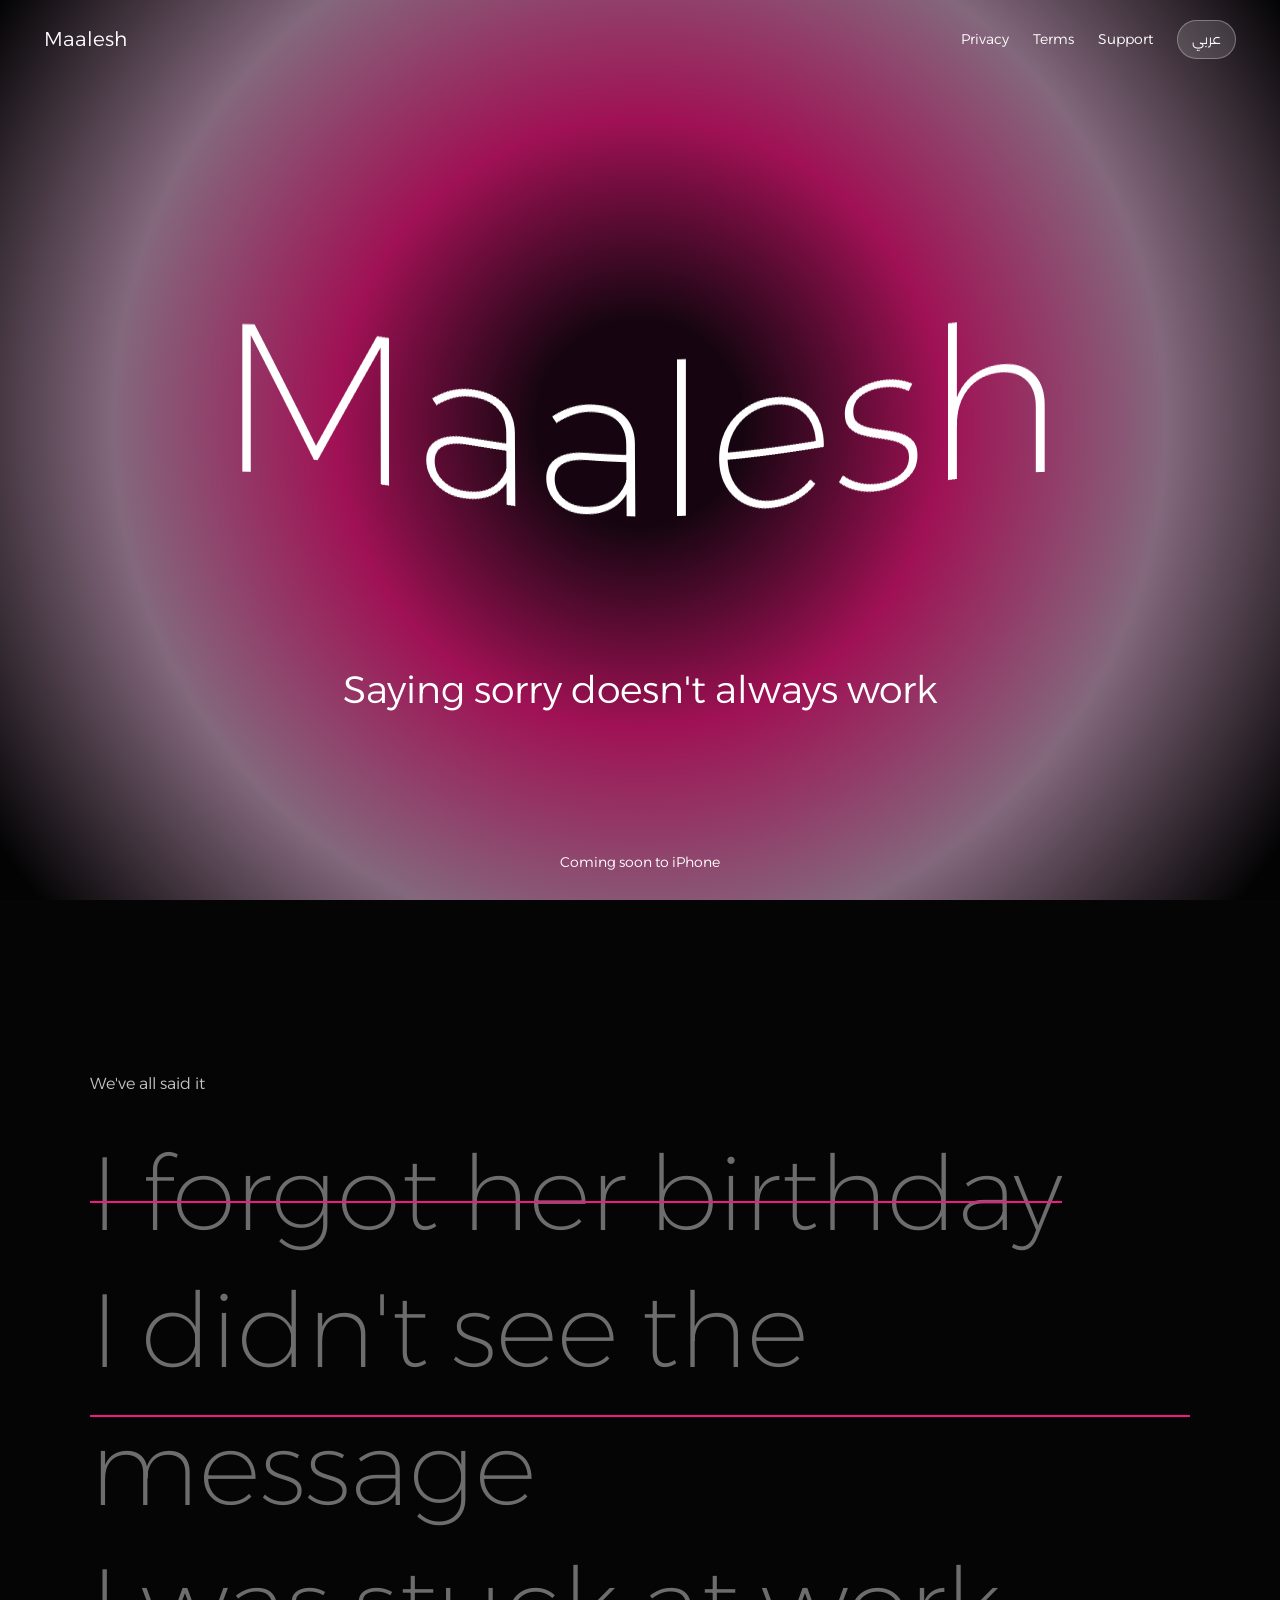
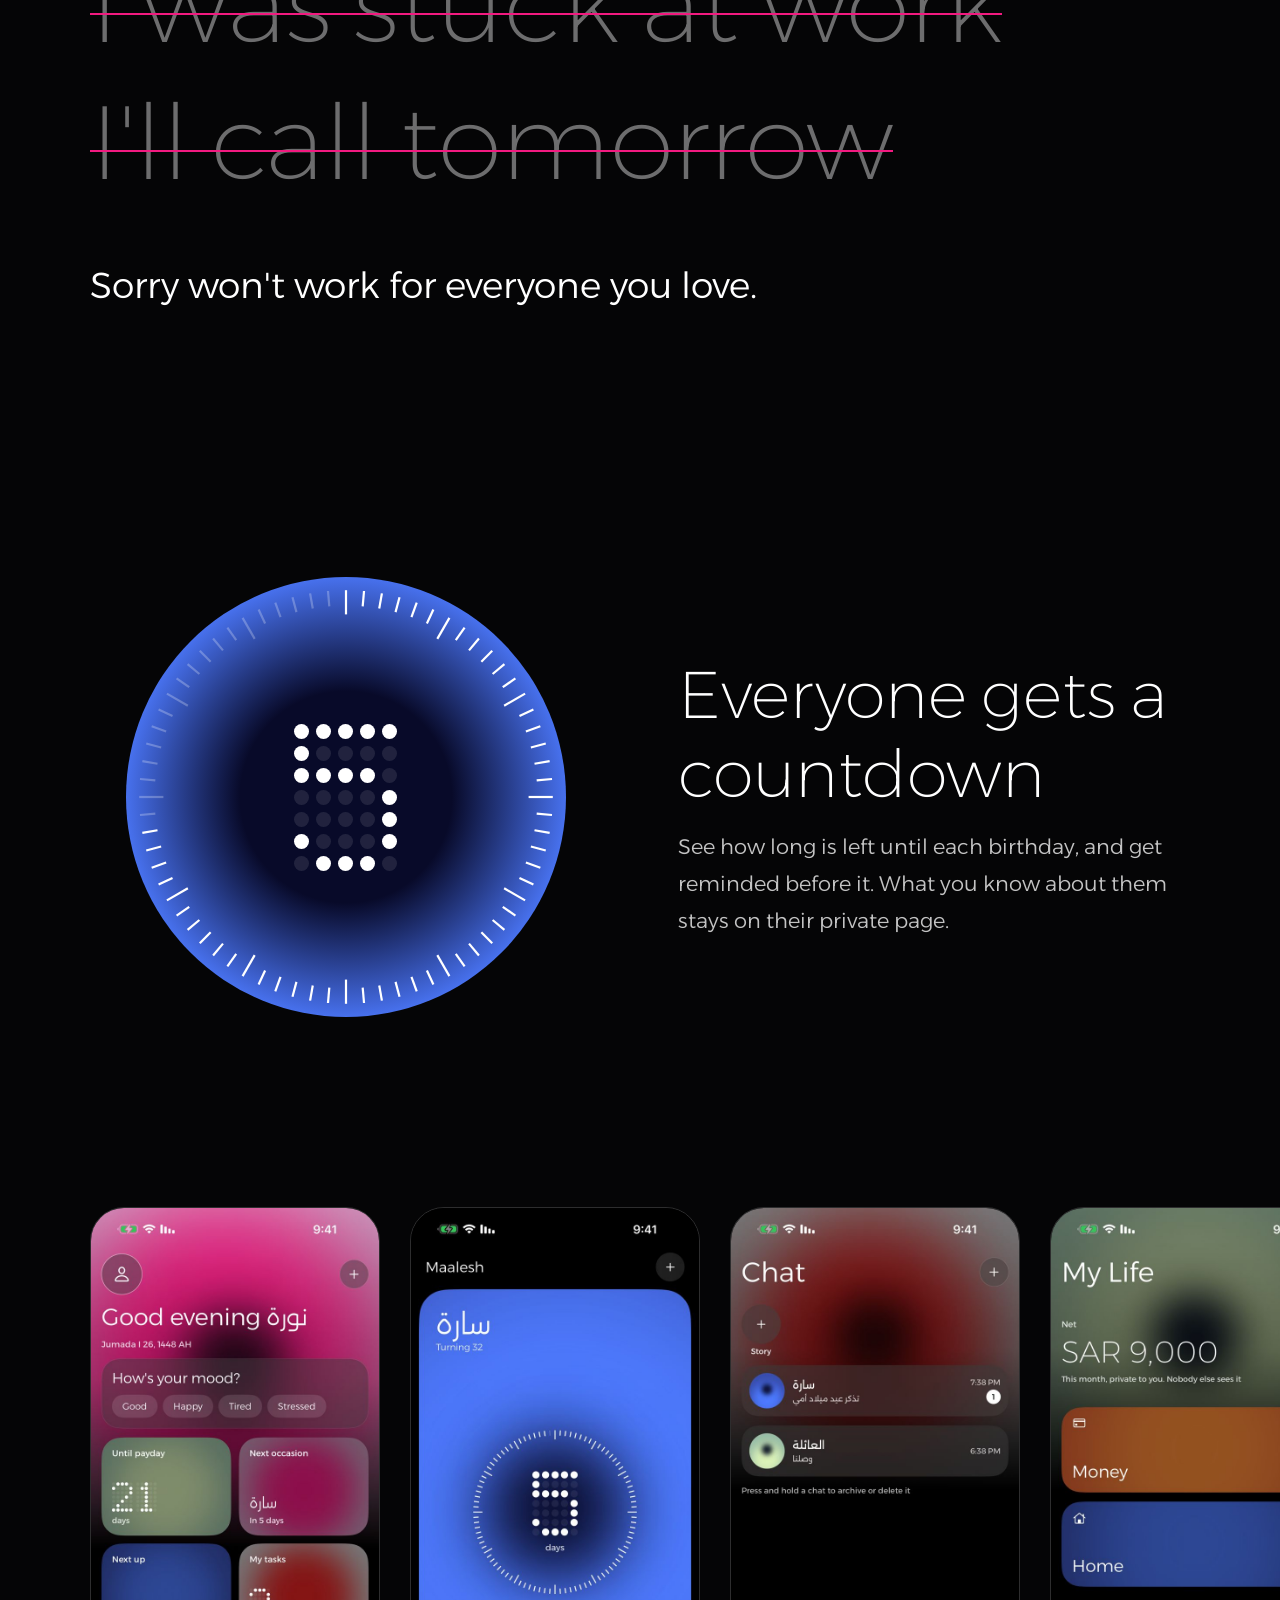
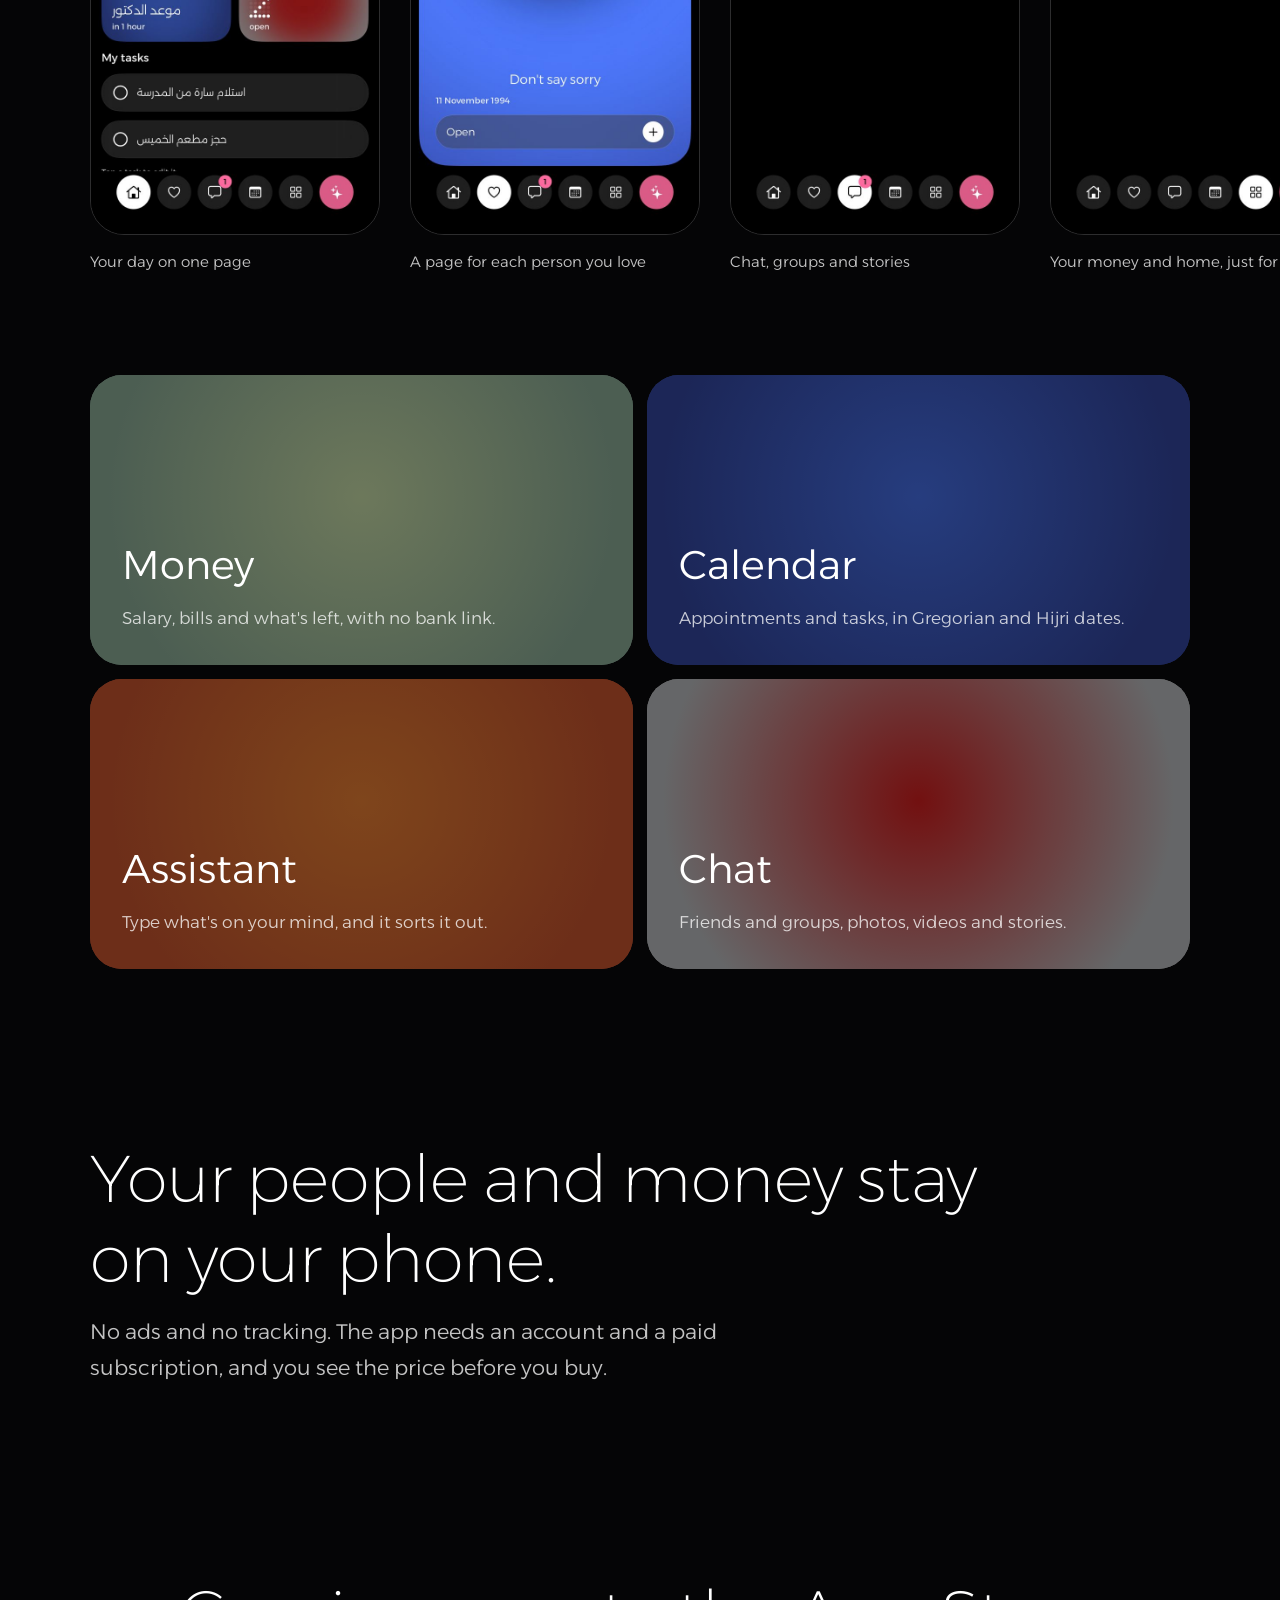
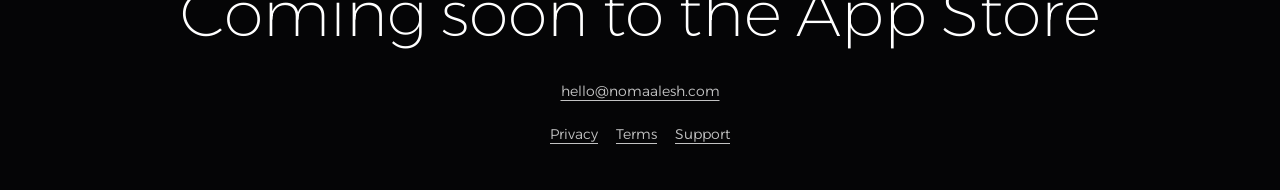
==== index.html @ 0937dddf "Update Maalesh website" ====
<!doctype html>
<html lang="ar" dir="rtl">
<head>
<meta charset="utf-8"><meta name="viewport" content="width=device-width,initial-scale=1">
<title>معليش - Maalesh</title>
<meta name="description" content="معليش مو كل مره تفيد. أعياد ميلاد اللي تحبهم وتفاصيلهم ومواعيدك في مكان واحد خاص فيك. قريبًا على iPhone.">
<meta property="og:title" content="معليش - Maalesh"><meta property="og:description" content="معليش مو كل مره تفيد."><meta property="og:image" content="https://nomaalesh.com/icon.png">
<link rel="icon" href="/icon.png">
<link rel="stylesheet" href="/style.css">
</head>
<body class="home">
<header class="bar">
  <a class="mark" href="/"><span class="ar">معليش</span><span class="en">Maalesh</span></a>
  <nav>
    <a href="/privacy/"><span class="ar">الخصوصية</span><span class="en">Privacy</span></a>
    <a href="/terms/"><span class="ar">الشروط</span><span class="en">Terms</span></a>
    <a href="/support/"><span class="ar">الدعم</span><span class="en">Support</span></a>
    <button id="lang" type="button"><span class="ar">EN</span><span class="en">عربي</span></button>
  </nav>
</header>

<main>
<section class="hero" aria-label="معليش">
  <div class="aura a-rose" aria-hidden="true"></div>
  <h1 class="sr"><span class="ar">معليش</span><span class="en">Maalesh</span></h1>
  <canvas id="word" aria-hidden="true"></canvas>
  <p class="line"><span class="ar">مو كل مره تفيد</span><span class="en">Saying sorry doesn't always work</span></p>
  <p class="soon"><span class="ar">قريبًا على iPhone</span><span class="en">Coming soon to iPhone</span></p>
</section>

<section class="excuses">
  <p class="kicker"><span class="ar">كلنا قلناها</span><span class="en">We've all said it</span></p>
  <ul>
    <li><span class="ar">نسيت عيد ميلادها</span><span class="en">I forgot her birthday</span></li>
    <li><span class="ar">ما شفت الرسالة</span><span class="en">I didn't see the message</span></li>
    <li><span class="ar">كان عندي شغل</span><span class="en">I was stuck at work</span></li>
    <li><span class="ar">بكرة أكلمه</span><span class="en">I'll call tomorrow</span></li>
  </ul>
  <p class="answer"><span class="ar">معليش ما تنفع مع كل اللي تحبهم.</span><span class="en">Sorry won't work for everyone you love.</span></p>
</section>

<section class="count">
  <div class="dial">
    <svg id="ring" viewBox="0 0 200 200" aria-hidden="true"></svg>
    <div id="digits" aria-hidden="true"></div>
  </div>
  <div class="copy">
    <h2><span class="ar">كل شخص له عدّه</span><span class="en">Everyone gets a countdown</span></h2>
    <p><span class="ar">تشوف كم باقي على عيد ميلاد كل شخص، ويذكرك التطبيق قبلها. اللي تعرفه عنه يبقى في صفحته الخاصة.</span><span class="en">See how long is left until each birthday, and get reminded before it. What you know about them stays on their private page.</span></p>
  </div>
</section>

<section class="screens" aria-label="Screens">
  <figure><img class="ar" src="/shots/ar-home.jpg" alt="الصفحة الرئيسية في معليش" loading="lazy" width="660" height="1434"><img class="en" src="/shots/en-home.jpg" alt="Maalesh home page" loading="lazy" width="660" height="1434"><figcaption><span class="ar">يومك في صفحة وحدة</span><span class="en">Your day on one page</span></figcaption></figure>
  <figure><img class="ar" src="/shots/ar-person.jpg" alt="صفحة شخص" loading="lazy" width="660" height="1434"><img class="en" src="/shots/en-person.jpg" alt="A person's page" loading="lazy" width="660" height="1434"><figcaption><span class="ar">صفحة لكل شخص تحبه</span><span class="en">A page for each person you love</span></figcaption></figure>
  <figure><img class="ar" src="/shots/ar-chat.jpg" alt="الشات" loading="lazy" width="660" height="1434"><img class="en" src="/shots/en-chat.jpg" alt="Chat" loading="lazy" width="660" height="1434"><figcaption><span class="ar">شات وقروبات وستوري</span><span class="en">Chat, groups and stories</span></figcaption></figure>
  <figure><img class="ar" src="/shots/ar-life.jpg" alt="حياتي" loading="lazy" width="660" height="1434"><img class="en" src="/shots/en-life.jpg" alt="My Life" loading="lazy" width="660" height="1434"><figcaption><span class="ar">مالك ومنزلك، لك وحدك</span><span class="en">Your money and home, just for you</span></figcaption></figure>
</section>

<section class="tiles">
  <article class="tile a-green"><h3><span class="ar">المال</span><span class="en">Money</span></h3><p><span class="ar">راتبك والتزاماتك والصافي، بدون ربط بنك.</span><span class="en">Salary, bills and what's left, with no bank link.</span></p></article>
  <article class="tile a-blue"><h3><span class="ar">المواعيد</span><span class="en">Calendar</span></h3><p><span class="ar">مواعيدك ومهامك قدامك، بالميلادي والهجري.</span><span class="en">Appointments and tasks, in Gregorian and Hijri dates.</span></p></article>
  <article class="tile a-orange"><h3><span class="ar">المساعد</span><span class="en">Assistant</span></h3><p><span class="ar">اكتب اللي في بالك، ويرتبه لك.</span><span class="en">Type what's on your mind, and it sorts it out.</span></p></article>
  <article class="tile a-red"><h3><span class="ar">الشات</span><span class="en">Chat</span></h3><p><span class="ar">أصدقاء وقروبات، صور وفيديو وستوري.</span><span class="en">Friends and groups, photos, videos and stories.</span></p></article>
</section>

<section class="private">
  <h2><span class="ar">أشخاصك ومالك يبقون على جوالك.</span><span class="en">Your people and money stay on your phone.</span></h2>
  <p><span class="ar">بدون إعلانات وبدون تتبع. التطبيق يحتاج حساب واشتراك مدفوع، وتشوف السعر قبل الشراء.</span><span class="en">No ads and no tracking. The app needs an account and a paid subscription, and you see the price before you buy.</span></p>
</section>
</main>

<footer class="end">
  <p class="big"><span class="ar">قريبًا على App Store</span><span class="en">Coming soon to the App Store</span></p>
  <a href="mailto:hello@nomaalesh.com">hello@nomaalesh.com</a>
  <nav>
    <a href="/privacy/"><span class="ar">الخصوصية</span><span class="en">Privacy</span></a>
    <a href="/terms/"><span class="ar">الشروط</span><span class="en">Terms</span></a>
    <a href="/support/"><span class="ar">الدعم</span><span class="en">Support</span></a>
  </nav>
</footer>
<script src="/site.js" defer></script>
</body>
</html>
---- style.css ----
@font-face{font-family:Alexandria;font-weight:200;font-display:swap;src:url(/fonts/Alexandria_200ExtraLight.ttf)}
@font-face{font-family:Alexandria;font-weight:300;font-display:swap;src:url(/fonts/Alexandria_300Light.ttf)}
@font-face{font-family:Alexandria;font-weight:400;font-display:swap;src:url(/fonts/Alexandria_400Regular.ttf)}
:root{--bg:#050506;--ink:#fff;--soft:rgba(255,255,255,.76);--line:rgba(255,255,255,.16)}
*{box-sizing:border-box}
html{background:var(--bg);-webkit-text-size-adjust:100%}
body{margin:0;color:var(--ink);font-family:Alexandria,system-ui,sans-serif;font-weight:300;line-height:1.75;background:var(--bg);overflow-x:hidden}
a{color:inherit;text-underline-offset:4px}
a:focus-visible,button:focus-visible{outline:2px solid #fff;outline-offset:3px}
html[lang=ar] .en:not(div),html[lang=en] .ar{display:none}
.sr{position:absolute;width:1px;height:1px;overflow:hidden;clip-path:inset(50%)}

.aura,.tile{--core:#210819;--bloom:#f21a80;--ground:#c79ebd}
.a-rose{--core:#210819;--bloom:#f21a80;--ground:#c79ebd}
.a-orange{--core:#4d0d08;--bloom:#ff8c38;--ground:#db5c33}
.a-green{--core:#0a1224;--bloom:#dbf2b8;--ground:#99bda6}
.a-red{--core:#330808;--bloom:#e62121;--ground:#ccced1}
.a-blue{--core:#080a29;--bloom:#4d7aff;--ground:#384db0}

.bar{position:absolute;inset:0 0 auto;z-index:3;display:flex;justify-content:space-between;align-items:center;gap:16px;padding:20px clamp(16px,4vw,44px);font-size:14px}
.mark{font-size:20px;text-decoration:none}
.bar nav{display:flex;align-items:center;gap:clamp(12px,2.4vw,24px)}
.bar nav a{text-decoration:none}
.bar nav a:hover{text-decoration:underline}
#lang{font:inherit;color:#fff;background:rgba(255,255,255,.14);border:1px solid rgba(255,255,255,.3);border-radius:99px;padding:6px 14px;min-height:36px;cursor:pointer}

.hero{position:relative;min-height:100svh;display:flex;flex-direction:column;align-items:center;justify-content:center;text-align:center;overflow:hidden;padding:90px 16px 60px}
.hero .aura{position:absolute;inset:0;background:radial-gradient(circle at 50% 47%,var(--core) 0,var(--core) 13%,var(--bloom) 38%,var(--ground) 66%,#050506 96%);animation:breathe 9s ease-in-out infinite alternate}
.hero .aura::after{content:"";position:absolute;inset:0;background:rgba(0,0,0,.34)}
@keyframes breathe{to{transform:scale(1.1)}}
#word{position:relative;display:block;max-width:100%}
.line{position:relative;margin:0;font-weight:300;font-size:clamp(22px,4.4vw,38px)}
.soon{position:absolute;bottom:26px;margin:0;font-size:14px;color:#fff}

.excuses{padding:clamp(90px,16vw,170px) clamp(16px,7vw,110px)}
.kicker{margin:0 0 26px;color:var(--soft);font-size:16px}
.excuses ul{list-style:none;margin:0;padding:0}
.excuses li{width:fit-content;max-width:100%;position:relative;font-weight:200;font-size:clamp(38px,8.6vw,104px);line-height:1.32;color:#fff;transition:color .7s}
.excuses li::after{content:"";position:absolute;inset-inline-start:0;top:56%;height:2px;width:0;background:#f21a80;transition:width .7s ease-out;transition-delay:inherit}
.excuses li.on{color:rgba(255,255,255,.42)}
.excuses li.on::after{width:100%}
.answer{margin:44px 0 0;font-size:clamp(22px,3.6vw,36px);font-weight:300}

.count{display:grid;grid-template-columns:minmax(0,1fr) minmax(0,1fr);gap:clamp(30px,6vw,90px);align-items:center;padding:clamp(40px,8vw,90px) clamp(16px,7vw,110px)}
.dial{position:relative;aspect-ratio:1;max-width:440px;width:100%;margin:auto;display:grid;place-items:center;border-radius:50%;background:radial-gradient(circle,#080a29 0,#080a29 34%,#4d7aff 74%,#384db0 100%)}
#ring{position:absolute;inset:0}
#digits{display:grid;gap:7px;direction:ltr}
#digits div{display:flex;gap:7px}
#digits i{width:clamp(9px,1.7vw,15px);aspect-ratio:1;border-radius:50%;background:rgba(255,255,255,.1)}
#digits i.on{background:#fff}
h2{font-weight:200;font-size:clamp(34px,5.6vw,66px);line-height:1.2;margin:0 0 16px}
.copy p,.private p{font-size:clamp(17px,2vw,21px);color:var(--soft);margin:0;max-width:30em}

.screens{display:flex;gap:clamp(14px,2.4vw,30px);overflow-x:auto;scroll-snap-type:x mandatory;padding:clamp(50px,8vw,100px) clamp(16px,7vw,110px);scrollbar-width:none}
.screens::-webkit-scrollbar{display:none}
.screens figure{flex:0 0 min(70vw,290px);margin:0;scroll-snap-align:center}
.screens img{display:block;width:100%;height:auto;border-radius:34px;border:1px solid var(--line)}
.screens figcaption{margin-top:14px;font-size:15px;color:var(--soft)}

.tiles{display:grid;grid-template-columns:repeat(2,minmax(0,1fr));gap:14px;padding:0 clamp(16px,7vw,110px)}
.tile{position:relative;overflow:hidden;min-height:clamp(190px,24vw,290px);border-radius:32px;padding:clamp(20px,3vw,32px);display:flex;flex-direction:column;justify-content:flex-end;background:radial-gradient(circle at 50% 42%,var(--bloom),var(--ground) 80%)}
.tile::before{content:"";position:absolute;inset:0;background:rgba(0,0,0,.5)}
.tile>*{position:relative}
.tile h3{margin:0;font-weight:300;font-size:clamp(26px,3.4vw,40px)}
.tile p{margin:4px 0 0;font-size:clamp(14px,1.6vw,17px)}

.private{padding:clamp(100px,16vw,170px) clamp(16px,7vw,110px) 40px;max-width:1100px}
.end{padding:clamp(70px,12vw,130px) 16px 44px;text-align:center;color:var(--soft);font-size:14px}
.end nav{display:flex;justify-content:center;gap:18px;margin-top:18px}
.end .big{margin:0 0 10px;font-weight:200;font-size:clamp(30px,6vw,64px);color:#fff}

@media (max-width:720px){.count{grid-template-columns:minmax(0,1fr)}.bar nav a{display:none}}
@media (max-width:480px){.tiles{grid-template-columns:minmax(0,1fr)}}
@media (prefers-reduced-motion:reduce){.hero .aura{animation:none}.excuses li,.excuses li::after{transition:none}}

/* Reading pages */
.wrap{max-width:760px;margin:0 auto;padding:0 20px;position:relative}
body:not(.home)::before{content:"";position:absolute;inset:0 0 auto;height:330px;pointer-events:none;background:radial-gradient(70% 100% at 50% 0,#f21a80 0,#7a1447 42%,transparent 76%);opacity:.62}
header.top{position:relative;display:flex;justify-content:space-between;align-items:center;gap:14px;padding:22px 0;font-size:15px}
header.top>a{font-size:20px}
header.top nav{display:flex;gap:18px}
header.top nav a{text-decoration:none}
.en{direction:ltr;text-align:left}
article{position:relative}
article h1{font-weight:200;line-height:1.15;font-size:clamp(38px,9vw,60px);margin:44px 0 8px}
article h2{font-weight:400;font-size:20px;line-height:1.5;margin:34px 0 6px}
article p,article li{color:var(--soft)}
article ul{padding-inline-start:20px}
.meta{font-size:14px;color:var(--soft)}
hr{border:0;border-top:1px solid var(--line);margin:56px 0}
footer:not(.end){border-top:1px solid var(--line);margin-top:70px;padding:26px 0 44px;font-size:14px;color:var(--soft)}
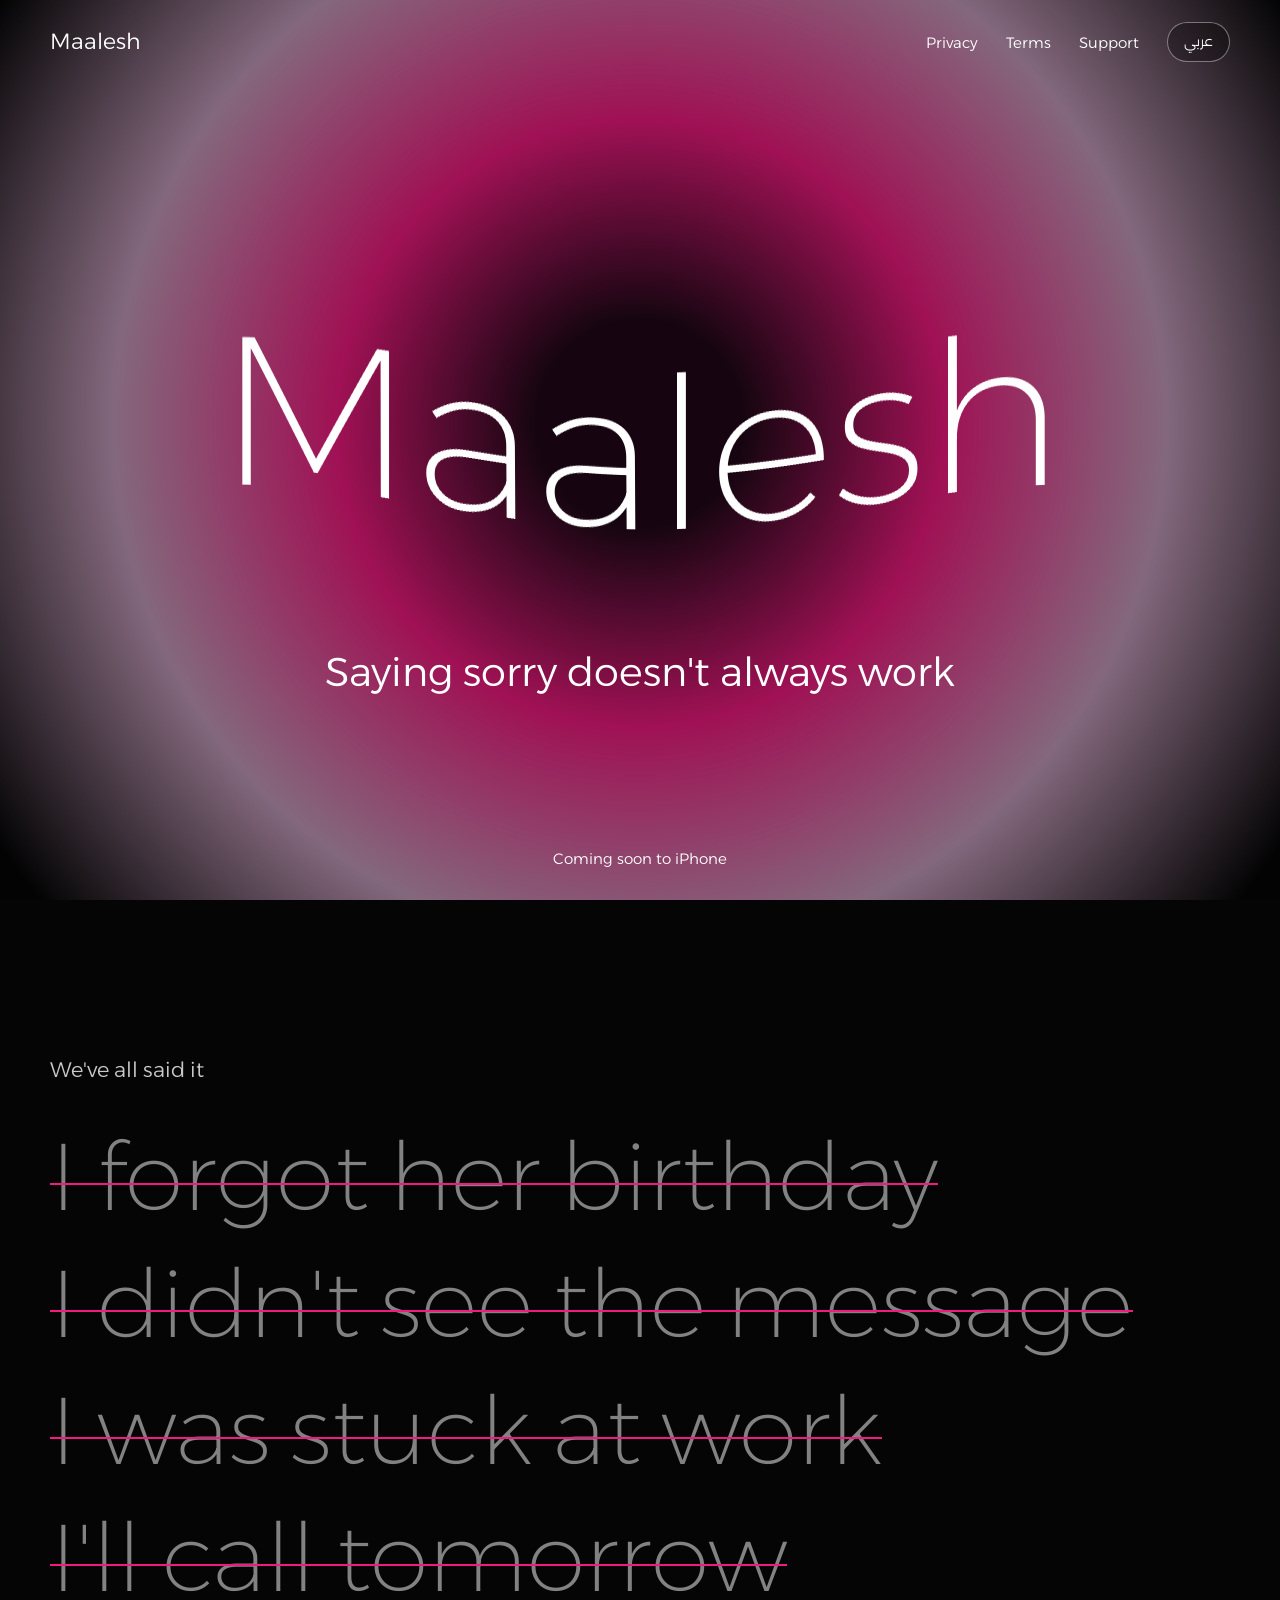
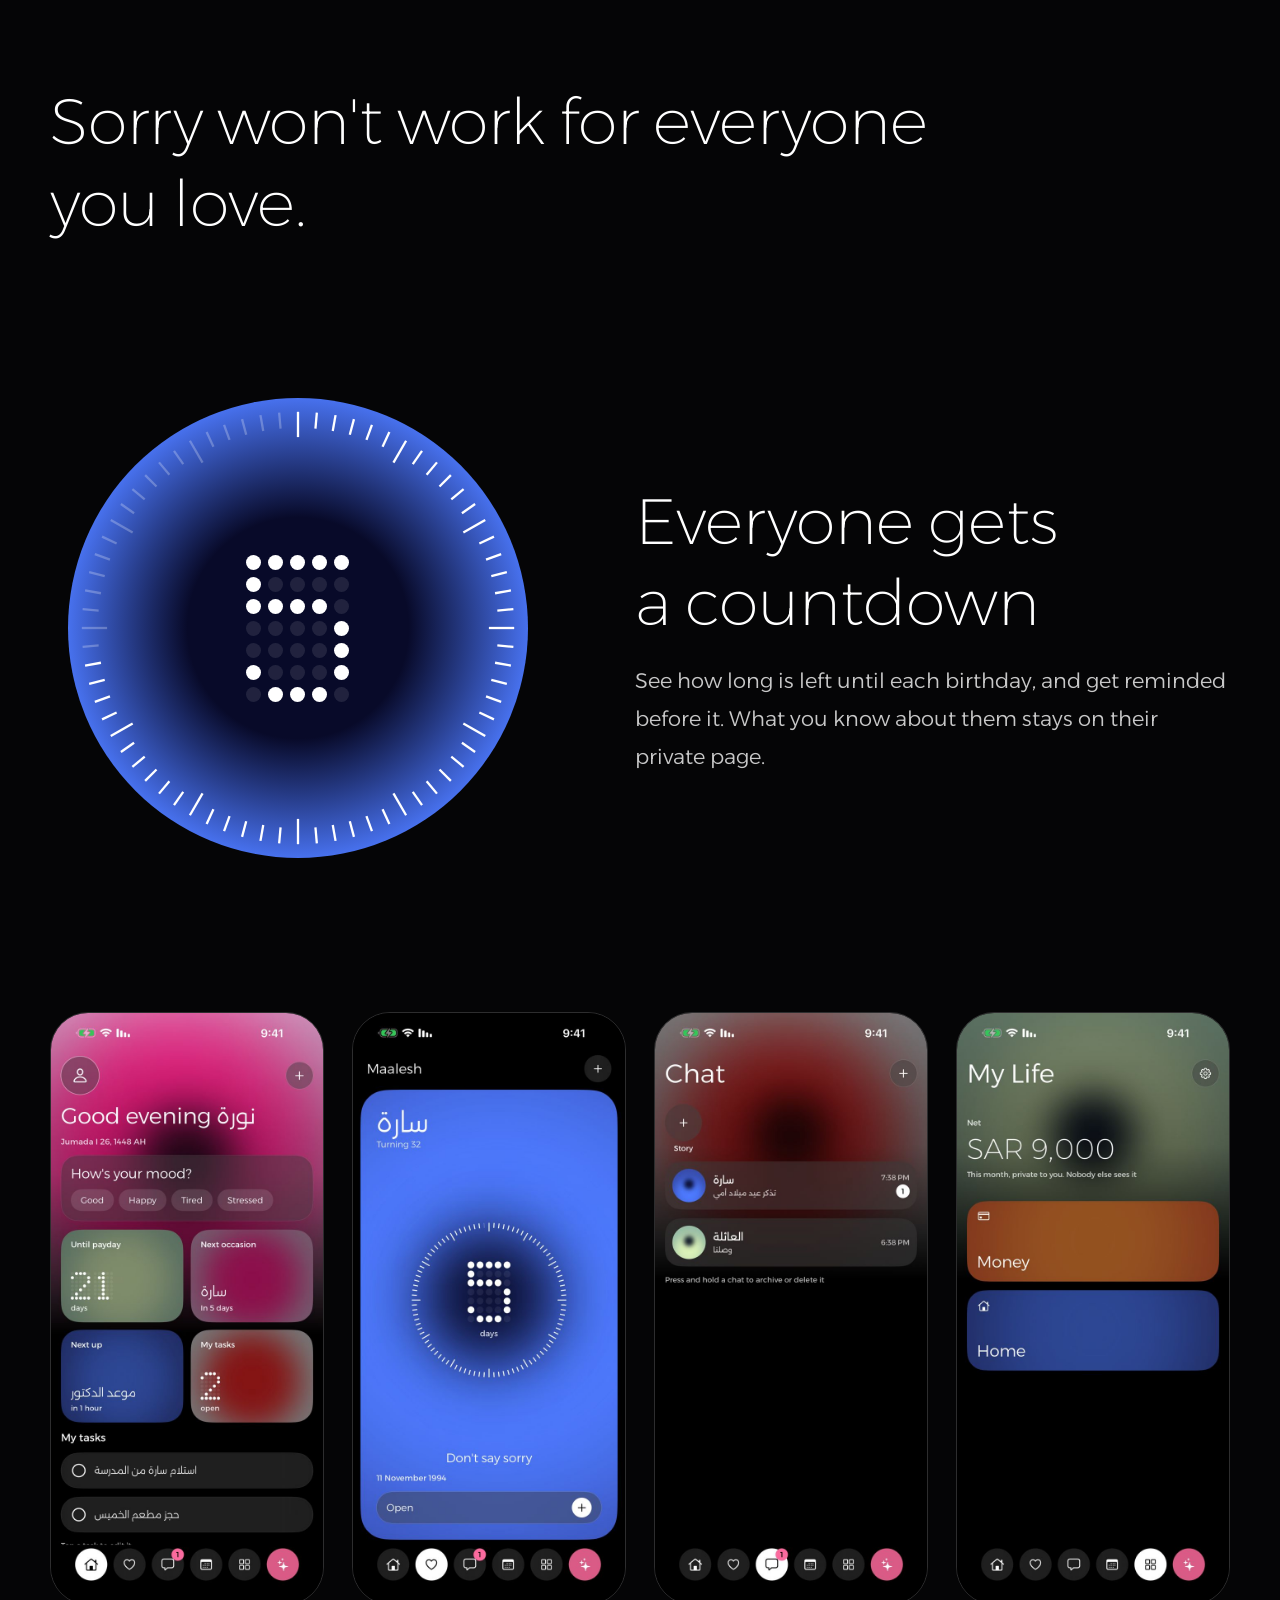
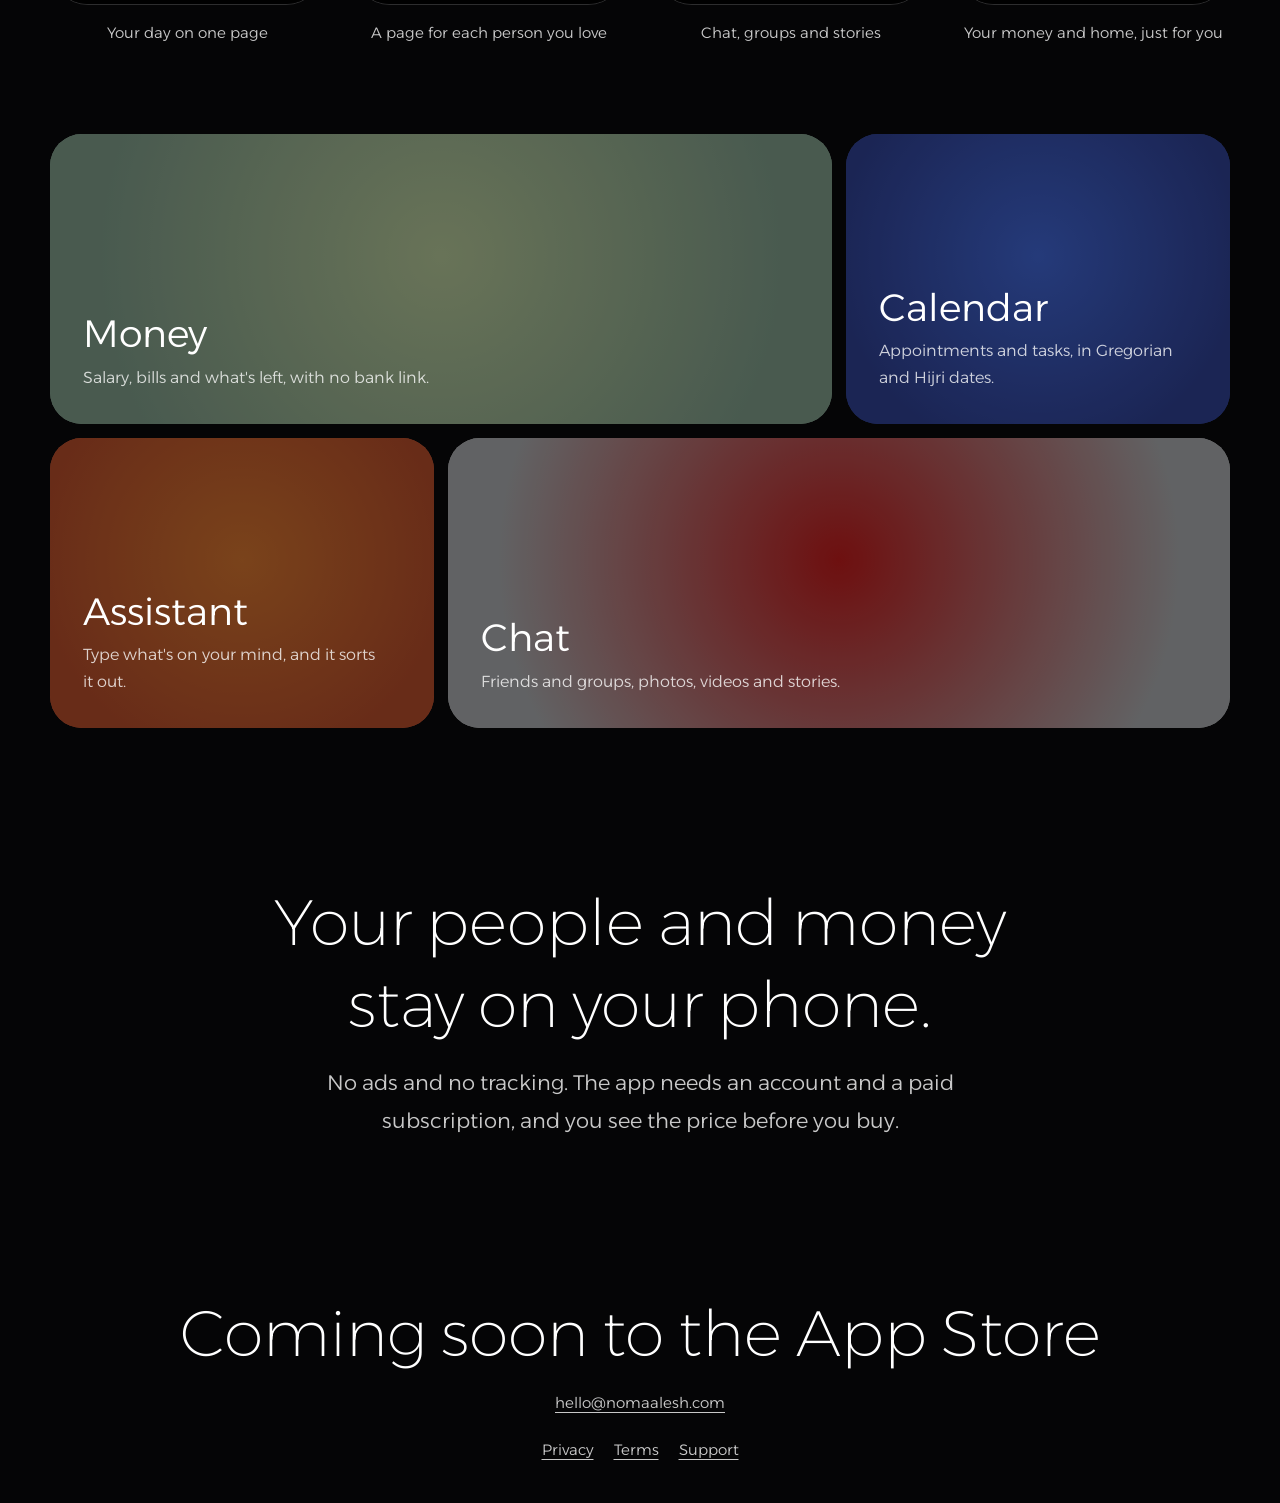
==== commit 512e50d6: "Update Maalesh website" ====
--- a/index.html
+++ b/index.html
@@ -29,7 +29,7 @@
 </section>
 
 <section class="excuses">
-  <p class="kicker"><span class="ar">كلنا قلناها</span><span class="en">We've all said it</span></p>
+  <h2><span class="ar">كلنا قلناها</span><span class="en">We've all said it</span></h2>
   <ul>
     <li><span class="ar">نسيت عيد ميلادها</span><span class="en">I forgot her birthday</span></li>
     <li><span class="ar">ما شفت الرسالة</span><span class="en">I didn't see the message</span></li>
--- a/style.css
+++ b/style.css
@@ -1,10 +1,13 @@
 @font-face{font-family:Alexandria;font-weight:200;font-display:swap;src:url(/fonts/Alexandria_200ExtraLight.ttf)}
 @font-face{font-family:Alexandria;font-weight:300;font-display:swap;src:url(/fonts/Alexandria_300Light.ttf)}
 @font-face{font-family:Alexandria;font-weight:400;font-display:swap;src:url(/fonts/Alexandria_400Regular.ttf)}
-:root{--bg:#050506;--ink:#fff;--soft:rgba(255,255,255,.76);--line:rgba(255,255,255,.16)}
+:root{--bg:#050506;--ink:#fff;--soft:rgba(255,255,255,.78);--line:rgba(255,255,255,.16);--gutter:max(20px,calc((100vw - 1180px)/2));--gap:clamp(96px,12vw,168px);--t-title:clamp(36px,5vw,64px);--t-lead:clamp(18px,1.7vw,21px);--t-small:15px}
+::selection{background:#f21a80;color:#fff}
 *{box-sizing:border-box}
 html{background:var(--bg);-webkit-text-size-adjust:100%}
-body{margin:0;color:var(--ink);font-family:Alexandria,system-ui,sans-serif;font-weight:300;line-height:1.75;background:var(--bg);overflow-x:hidden}
+body{margin:0;color:var(--ink);font-family:Alexandria,system-ui,sans-serif;font-weight:300;line-height:1.8;background:var(--bg);overflow-x:hidden;-webkit-font-smoothing:antialiased}
+h1,h2,h3{text-wrap:balance}
+p{text-wrap:pretty}
 a{color:inherit;text-underline-offset:4px}
 a:focus-visible,button:focus-visible{outline:2px solid #fff;outline-offset:3px}
 html[lang=ar] .en:not(div),html[lang=en] .ar{display:none}
@@ -17,64 +20,67 @@
 .a-red{--core:#330808;--bloom:#e62121;--ground:#ccced1}
 .a-blue{--core:#080a29;--bloom:#4d7aff;--ground:#384db0}
 
-.bar{position:absolute;inset:0 0 auto;z-index:3;display:flex;justify-content:space-between;align-items:center;gap:16px;padding:20px clamp(16px,4vw,44px);font-size:14px}
-.mark{font-size:20px;text-decoration:none}
-.bar nav{display:flex;align-items:center;gap:clamp(12px,2.4vw,24px)}
+.bar{position:absolute;inset:0 0 auto;z-index:3;display:flex;justify-content:space-between;align-items:center;gap:16px;padding:22px var(--gutter);font-size:var(--t-small)}
+.mark{font-size:22px;font-weight:300;text-decoration:none}
+.bar nav{display:flex;align-items:center;gap:clamp(16px,2.2vw,28px)}
 .bar nav a{text-decoration:none}
 .bar nav a:hover{text-decoration:underline}
-#lang{font:inherit;color:#fff;background:rgba(255,255,255,.14);border:1px solid rgba(255,255,255,.3);border-radius:99px;padding:6px 14px;min-height:36px;cursor:pointer}
+#lang{font:inherit;font-size:14px;color:#fff;background:rgba(0,0,0,.28);border:1px solid rgba(255,255,255,.4);border-radius:99px;padding:0 16px;min-height:40px;min-width:56px;cursor:pointer}
+#lang:hover{background:rgba(0,0,0,.5)}
 
-.hero{position:relative;min-height:100svh;display:flex;flex-direction:column;align-items:center;justify-content:center;text-align:center;overflow:hidden;padding:90px 16px 60px}
+.hero{position:relative;min-height:100svh;display:flex;flex-direction:column;align-items:center;justify-content:center;text-align:center;overflow:hidden;padding:96px 16px 76px}
 .hero .aura{position:absolute;inset:0;background:radial-gradient(circle at 50% 47%,var(--core) 0,var(--core) 13%,var(--bloom) 38%,var(--ground) 66%,#050506 96%);animation:breathe 9s ease-in-out infinite alternate}
 .hero .aura::after{content:"";position:absolute;inset:0;background:rgba(0,0,0,.34)}
 @keyframes breathe{to{transform:scale(1.1)}}
 #word{position:relative;display:block;max-width:100%}
-.line{position:relative;margin:0;font-weight:300;font-size:clamp(22px,4.4vw,38px)}
-.soon{position:absolute;bottom:26px;margin:0;font-size:14px;color:#fff}
+.line{position:relative;margin:clamp(-34px,-2vw,-8px) 0 0;font-weight:300;line-height:1.4;font-size:clamp(24px,3.4vw,40px)}
+.soon{position:absolute;bottom:28px;margin:0;font-size:var(--t-small)}
 
-.excuses{padding:clamp(90px,16vw,170px) clamp(16px,7vw,110px)}
-.kicker{margin:0 0 26px;color:var(--soft);font-size:16px}
+.excuses{padding:var(--gap) var(--gutter)}
+.excuses h2{font-size:var(--t-lead);font-weight:300;color:var(--soft);margin:0 0 28px;line-height:1.5}
 .excuses ul{list-style:none;margin:0;padding:0}
-.excuses li{width:fit-content;max-width:100%;position:relative;font-weight:200;font-size:clamp(38px,8.6vw,104px);line-height:1.32;color:#fff;transition:color .7s}
-.excuses li::after{content:"";position:absolute;inset-inline-start:0;top:56%;height:2px;width:0;background:#f21a80;transition:width .7s ease-out;transition-delay:inherit}
-.excuses li.on{color:rgba(255,255,255,.42)}
+.excuses li{width:fit-content;max-width:100%;position:relative;font-weight:200;font-size:clamp(40px,7.4vw,96px);line-height:1.34;color:#fff;transition:color .7s cubic-bezier(.16,1,.3,1)}
+.excuses li::after{content:"";position:absolute;inset-inline-start:0;top:55%;height:2px;width:0;background:#f21a80;transition:width .7s cubic-bezier(.16,1,.3,1);transition-delay:inherit}
+.excuses li.on{color:rgba(255,255,255,.5)}
 .excuses li.on::after{width:100%}
-.answer{margin:44px 0 0;font-size:clamp(22px,3.6vw,36px);font-weight:300}
+.answer{margin:clamp(36px,5vw,60px) 0 0;font-size:var(--t-title);font-weight:200;line-height:1.28;max-width:16em}
 
-.count{display:grid;grid-template-columns:minmax(0,1fr) minmax(0,1fr);gap:clamp(30px,6vw,90px);align-items:center;padding:clamp(40px,8vw,90px) clamp(16px,7vw,110px)}
-.dial{position:relative;aspect-ratio:1;max-width:440px;width:100%;margin:auto;display:grid;place-items:center;border-radius:50%;background:radial-gradient(circle,#080a29 0,#080a29 34%,#4d7aff 74%,#384db0 100%)}
+.count{display:grid;grid-template-columns:minmax(0,5fr) minmax(0,6fr);gap:clamp(36px,7vw,110px);align-items:center;padding:0 var(--gutter)}
+.dial{position:relative;aspect-ratio:1;max-width:460px;width:100%;margin:auto;display:grid;place-items:center;border-radius:50%;background:radial-gradient(circle,#080a29 0,#080a29 34%,#4d7aff 74%,#384db0 100%)}
 #ring{position:absolute;inset:0}
 #digits{display:grid;gap:7px;direction:ltr}
 #digits div{display:flex;gap:7px}
-#digits i{width:clamp(9px,1.7vw,15px);aspect-ratio:1;border-radius:50%;background:rgba(255,255,255,.1)}
+#digits i{width:clamp(10px,1.4vw,15px);aspect-ratio:1;border-radius:50%;background:rgba(255,255,255,.1)}
 #digits i.on{background:#fff}
-h2{font-weight:200;font-size:clamp(34px,5.6vw,66px);line-height:1.2;margin:0 0 16px}
-.copy p,.private p{font-size:clamp(17px,2vw,21px);color:var(--soft);margin:0;max-width:30em}
+h2{font-weight:200;font-size:var(--t-title);line-height:1.28;margin:0 0 18px}
+.copy p,.private p{font-size:var(--t-lead);color:var(--soft);margin:0;max-width:32em}
 
-.screens{display:flex;gap:clamp(14px,2.4vw,30px);overflow-x:auto;scroll-snap-type:x mandatory;padding:clamp(50px,8vw,100px) clamp(16px,7vw,110px);scrollbar-width:none}
-.screens::-webkit-scrollbar{display:none}
-.screens figure{flex:0 0 min(70vw,290px);margin:0;scroll-snap-align:center}
-.screens img{display:block;width:100%;height:auto;border-radius:34px;border:1px solid var(--line)}
-.screens figcaption{margin-top:14px;font-size:15px;color:var(--soft)}
+.screens{display:grid;grid-template-columns:repeat(4,minmax(0,1fr));gap:clamp(16px,2.2vw,28px);padding:var(--gap) var(--gutter) clamp(56px,7vw,96px)}
+.screens figure{margin:0}
+.screens img{display:block;width:100%;height:auto;border-radius:clamp(26px,3vw,38px);border:1px solid var(--line)}
+.screens figcaption{margin-top:16px;font-size:var(--t-small);line-height:1.6;color:var(--soft);text-align:center}
 
-.tiles{display:grid;grid-template-columns:repeat(2,minmax(0,1fr));gap:14px;padding:0 clamp(16px,7vw,110px)}
-.tile{position:relative;overflow:hidden;min-height:clamp(190px,24vw,290px);border-radius:32px;padding:clamp(20px,3vw,32px);display:flex;flex-direction:column;justify-content:flex-end;background:radial-gradient(circle at 50% 42%,var(--bloom),var(--ground) 80%)}
-.tile::before{content:"";position:absolute;inset:0;background:rgba(0,0,0,.5)}
+.tiles{display:grid;grid-template-columns:repeat(6,minmax(0,1fr));gap:14px;padding:0 var(--gutter)}
+.tile{position:relative;overflow:hidden;grid-column:span 2;min-height:clamp(220px,23vw,290px);border-radius:32px;padding:clamp(22px,2.6vw,34px);display:flex;flex-direction:column;justify-content:flex-end;background:radial-gradient(circle at 50% 42%,var(--bloom),var(--ground) 80%)}
+.tile:nth-child(1),.tile:nth-child(4){grid-column:span 4}
+.tile::before{content:"";position:absolute;inset:0;background:rgba(0,0,0,.52)}
 .tile>*{position:relative}
-.tile h3{margin:0;font-weight:300;font-size:clamp(26px,3.4vw,40px)}
-.tile p{margin:4px 0 0;font-size:clamp(14px,1.6vw,17px)}
+.tile h3{margin:0;font-weight:300;line-height:1.3;font-size:clamp(28px,3vw,38px)}
+.tile p{margin:6px 0 0;font-size:16px;line-height:1.65;max-width:26em}
 
-.private{padding:clamp(100px,16vw,170px) clamp(16px,7vw,110px) 40px;max-width:1100px}
-.end{padding:clamp(70px,12vw,130px) 16px 44px;text-align:center;color:var(--soft);font-size:14px}
-.end nav{display:flex;justify-content:center;gap:18px;margin-top:18px}
-.end .big{margin:0 0 10px;font-weight:200;font-size:clamp(30px,6vw,64px);color:#fff}
+.private{padding:var(--gap) var(--gutter) 0;text-align:center}
+.private h2{max-width:15em;margin-inline:auto}
+.private p{margin-inline:auto}
+.end{padding:var(--gap) 20px 40px;text-align:center;color:var(--soft);font-size:var(--t-small)}
+.end nav{display:flex;justify-content:center;gap:20px;margin-top:20px}
+.end .big{margin:0 0 14px;font-weight:200;font-size:var(--t-title);line-height:1.28;color:#fff}
 
-@media (max-width:720px){.count{grid-template-columns:minmax(0,1fr)}.bar nav a{display:none}}
-@media (max-width:480px){.tiles{grid-template-columns:minmax(0,1fr)}}
+@media (max-width:900px){.screens{display:flex;overflow-x:auto;scroll-snap-type:x mandatory;scrollbar-width:none;margin:0}.screens::-webkit-scrollbar{display:none}.screens figure{flex:0 0 min(68vw,280px);scroll-snap-align:center}}
+@media (max-width:720px){.count{grid-template-columns:minmax(0,1fr)}.bar nav a{display:none}.tile,.tile:nth-child(1),.tile:nth-child(4){grid-column:span 6;min-height:210px}.dial{max-width:340px}}
 @media (prefers-reduced-motion:reduce){.hero .aura{animation:none}.excuses li,.excuses li::after{transition:none}}
 
 /* Reading pages */
-.wrap{max-width:760px;margin:0 auto;padding:0 20px;position:relative}
+.wrap{max-width:720px;margin:0 auto;padding:0 20px;position:relative}
 body:not(.home)::before{content:"";position:absolute;inset:0 0 auto;height:330px;pointer-events:none;background:radial-gradient(70% 100% at 50% 0,#f21a80 0,#7a1447 42%,transparent 76%);opacity:.62}
 header.top{position:relative;display:flex;justify-content:space-between;align-items:center;gap:14px;padding:22px 0;font-size:15px}
 header.top>a{font-size:20px}
@@ -83,8 +89,8 @@
 .en{direction:ltr;text-align:left}
 article{position:relative}
 article h1{font-weight:200;line-height:1.15;font-size:clamp(38px,9vw,60px);margin:44px 0 8px}
-article h2{font-weight:400;font-size:20px;line-height:1.5;margin:34px 0 6px}
-article p,article li{color:var(--soft)}
+article h2{font-weight:400;font-size:20px;line-height:1.5;margin:44px 0 8px}
+article p,article li{color:var(--soft);font-size:17px;line-height:1.9}
 article ul{padding-inline-start:20px}
 .meta{font-size:14px;color:var(--soft)}
 hr{border:0;border-top:1px solid var(--line);margin:56px 0}
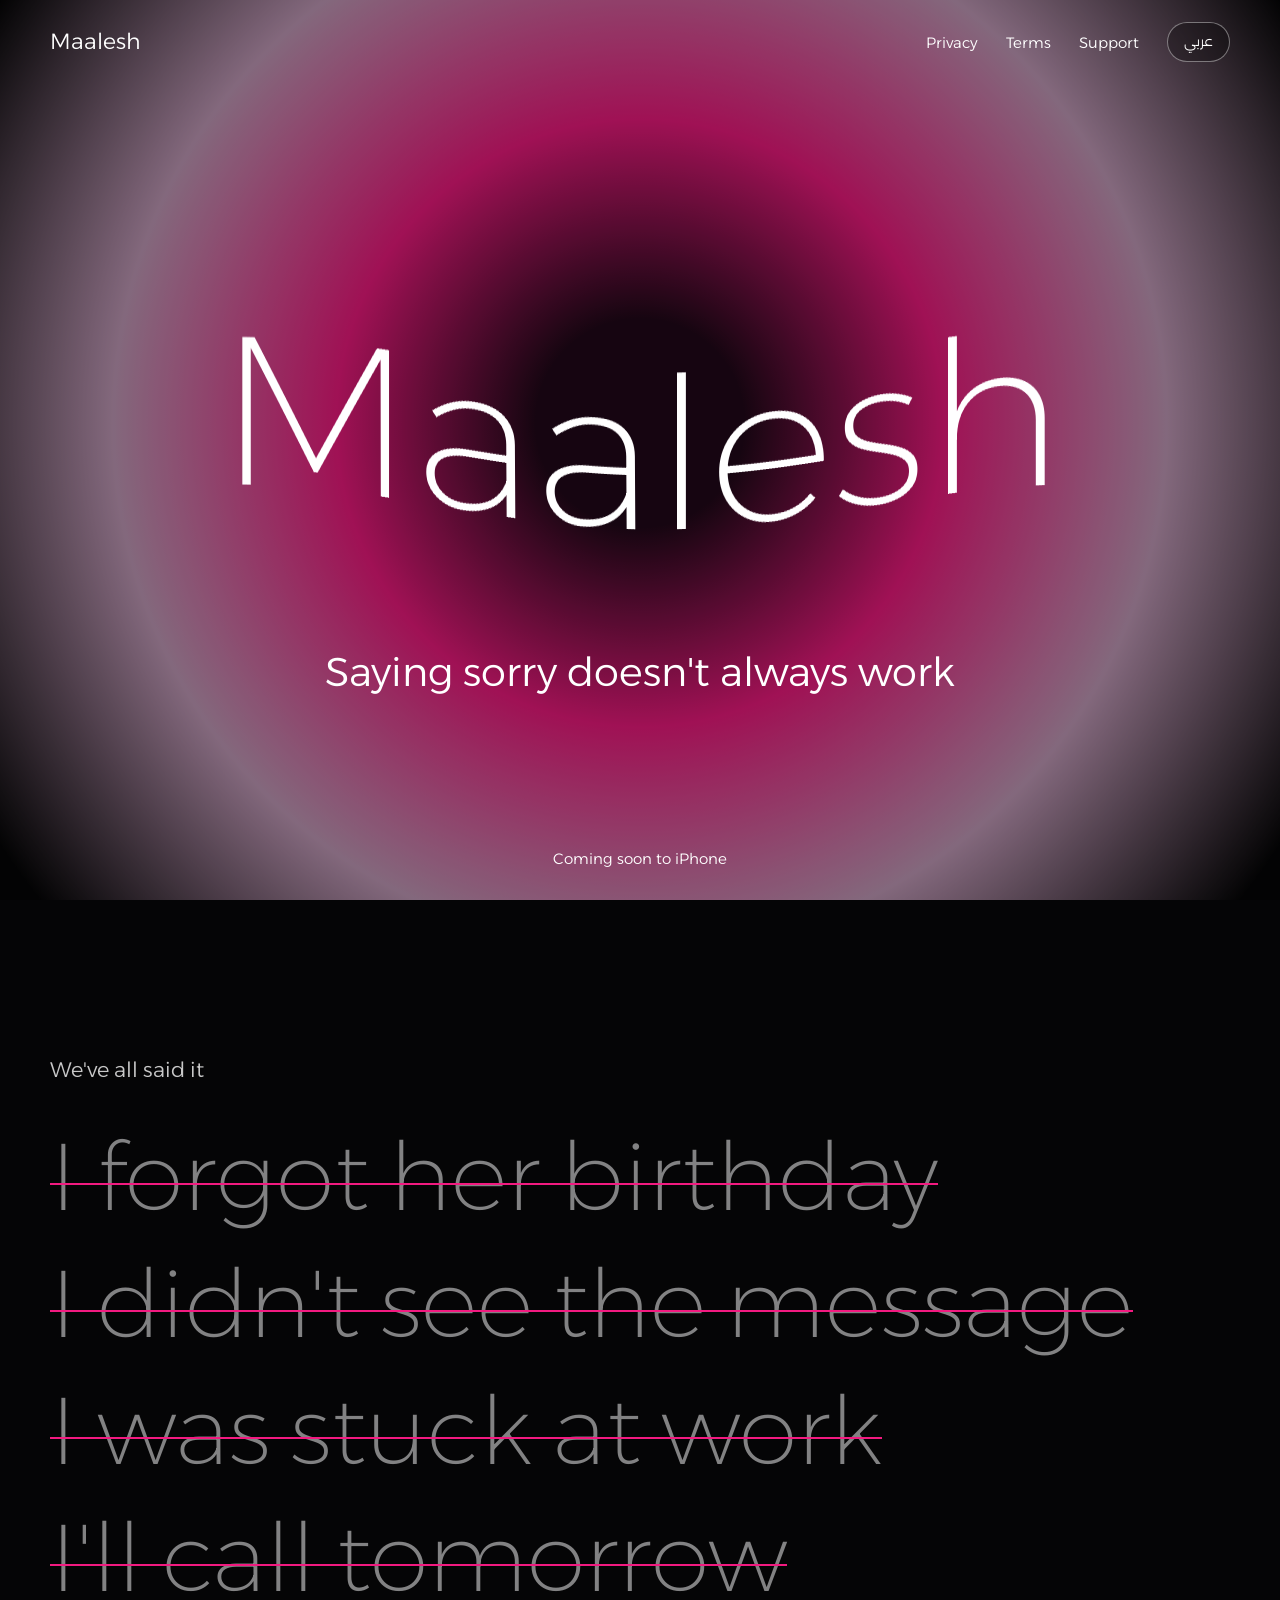
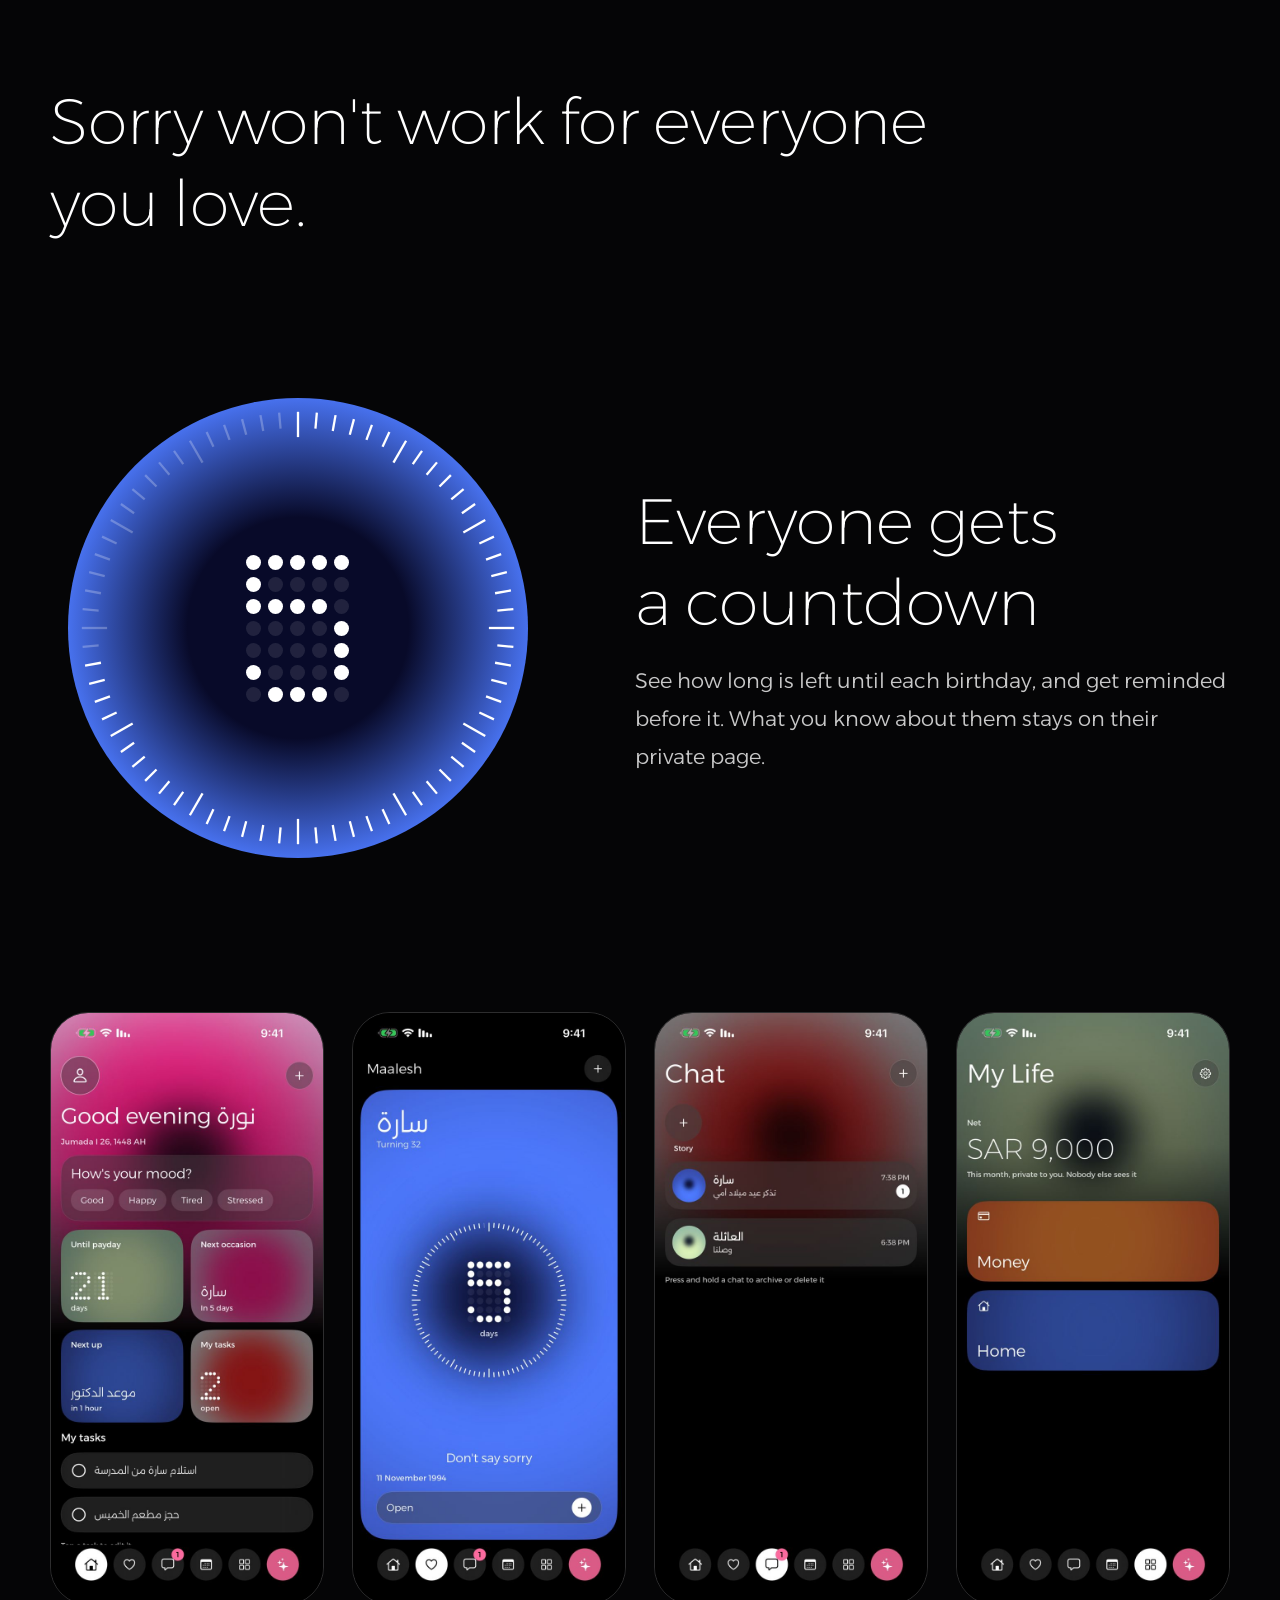
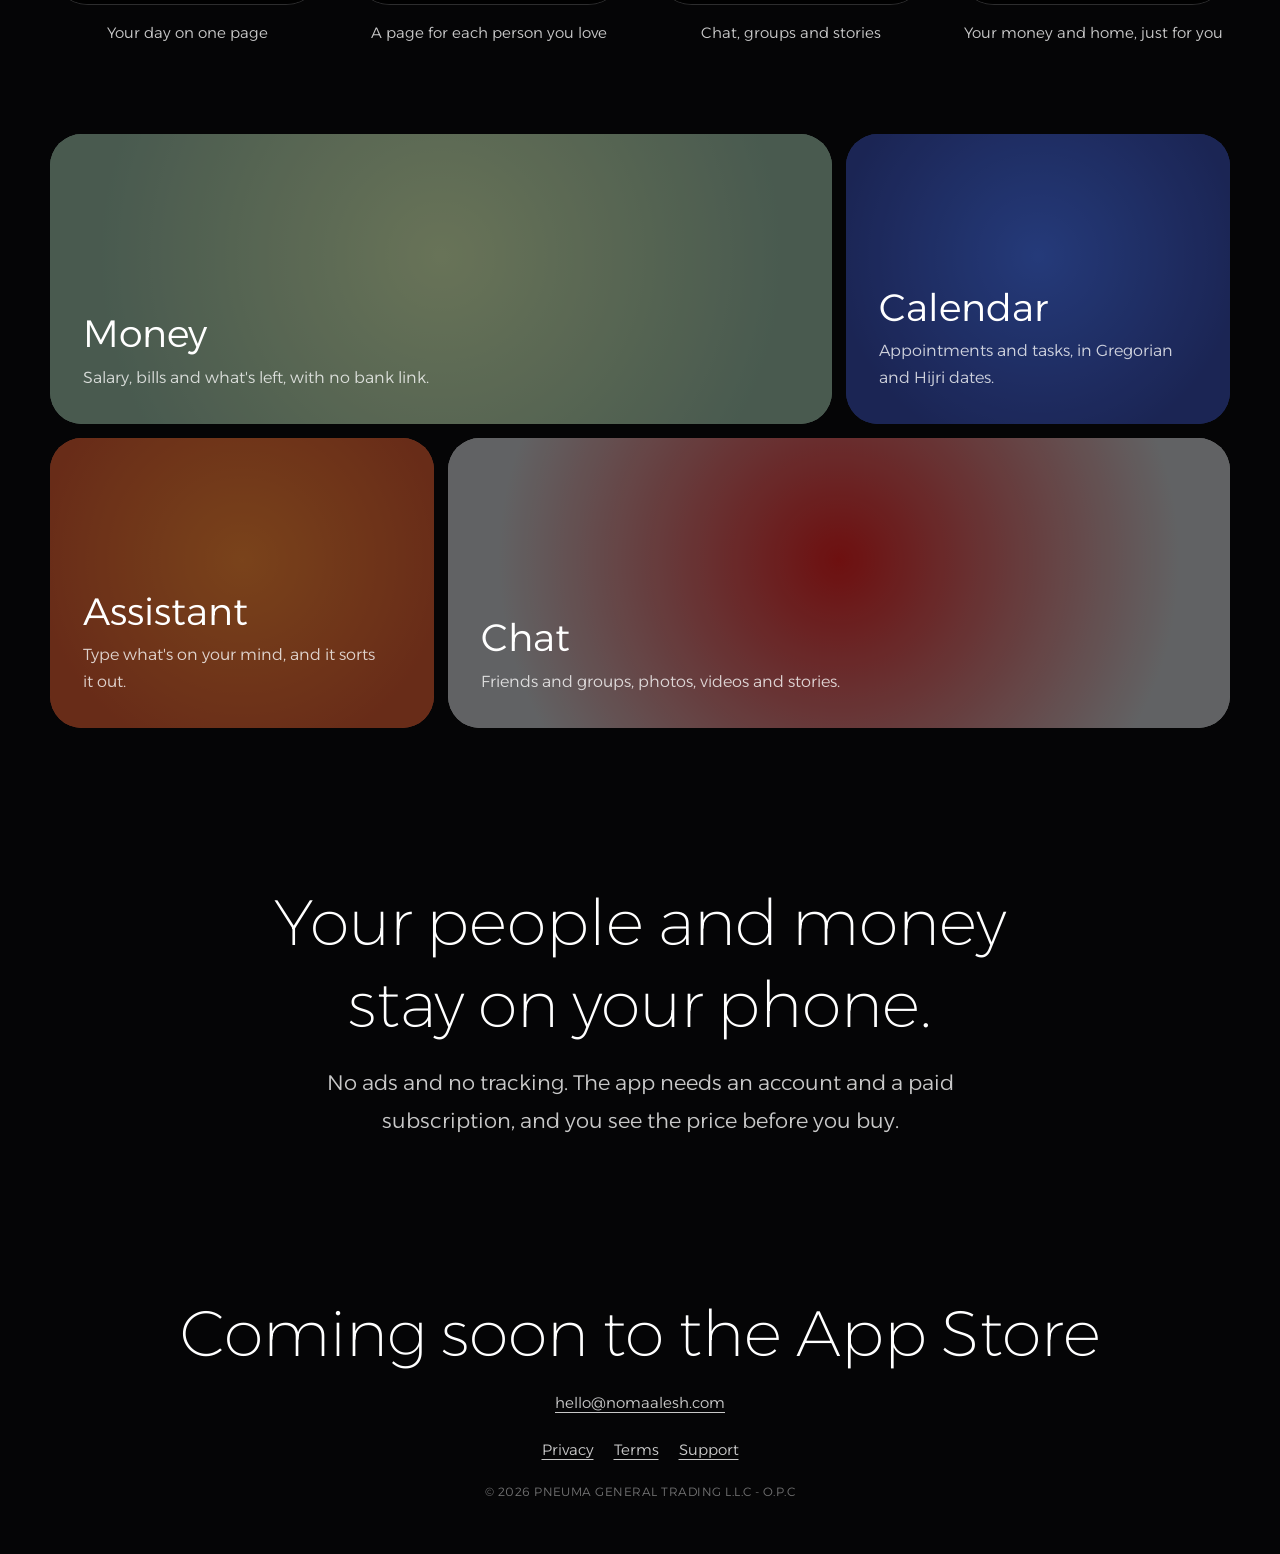
==== commit cb214642: "Update Maalesh website" ====
--- a/index.html
+++ b/index.html
@@ -78,6 +78,7 @@
     <a href="/terms/"><span class="ar">الشروط</span><span class="en">Terms</span></a>
     <a href="/support/"><span class="ar">الدعم</span><span class="en">Support</span></a>
   </nav>
+  <p class="co">© 2026 PNEUMA GENERAL TRADING L.L.C - O.P.C</p>
 </footer>
 <script src="/site.js" defer></script>
 </body>
--- a/style.css
+++ b/style.css
@@ -73,6 +73,7 @@
 .private p{margin-inline:auto}
 .end{padding:var(--gap) 20px 40px;text-align:center;color:var(--soft);font-size:var(--t-small)}
 .end nav{display:flex;justify-content:center;gap:20px;margin-top:20px}
+.end .co{margin-top:18px;font-size:12px;letter-spacing:.04em;opacity:.55;direction:ltr}
 .end .big{margin:0 0 14px;font-weight:200;font-size:var(--t-title);line-height:1.28;color:#fff}
 
 @media (max-width:900px){.screens{display:flex;overflow-x:auto;scroll-snap-type:x mandatory;scrollbar-width:none;margin:0}.screens::-webkit-scrollbar{display:none}.screens figure{flex:0 0 min(68vw,280px);scroll-snap-align:center}}
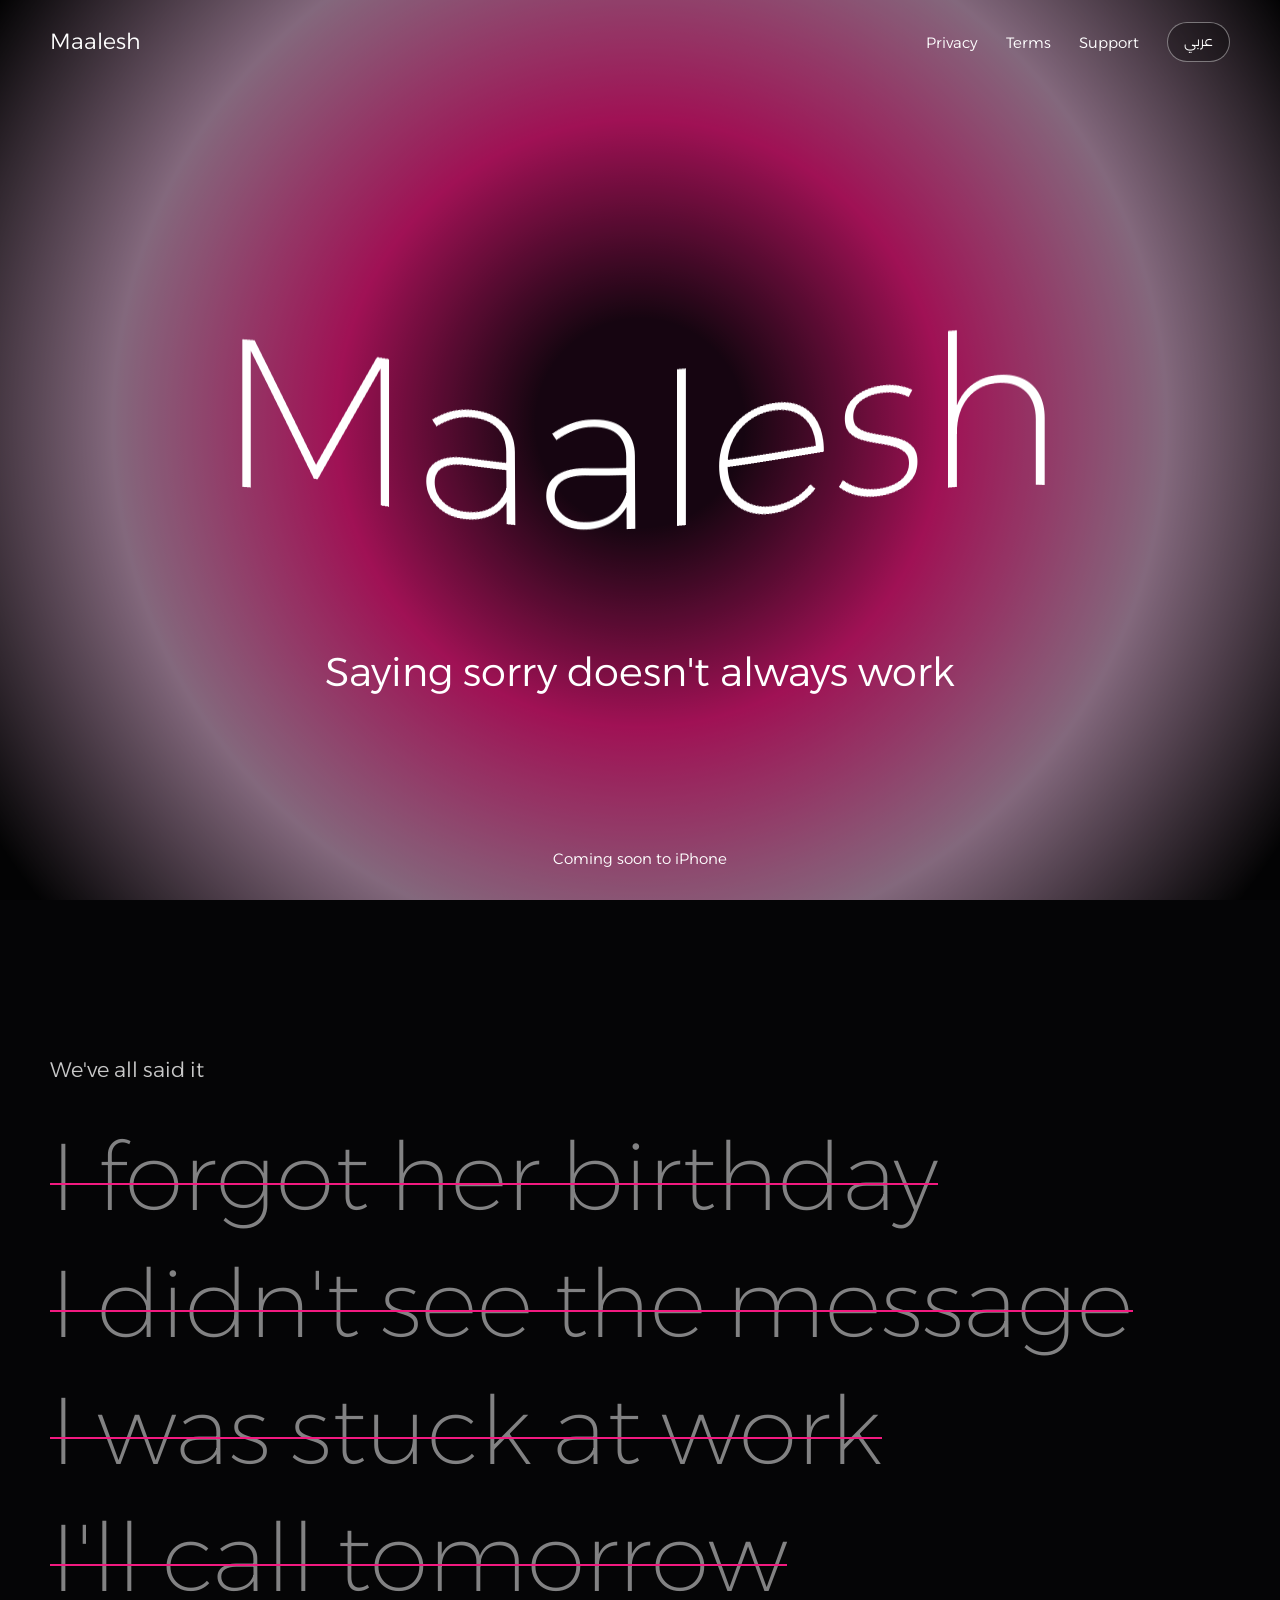
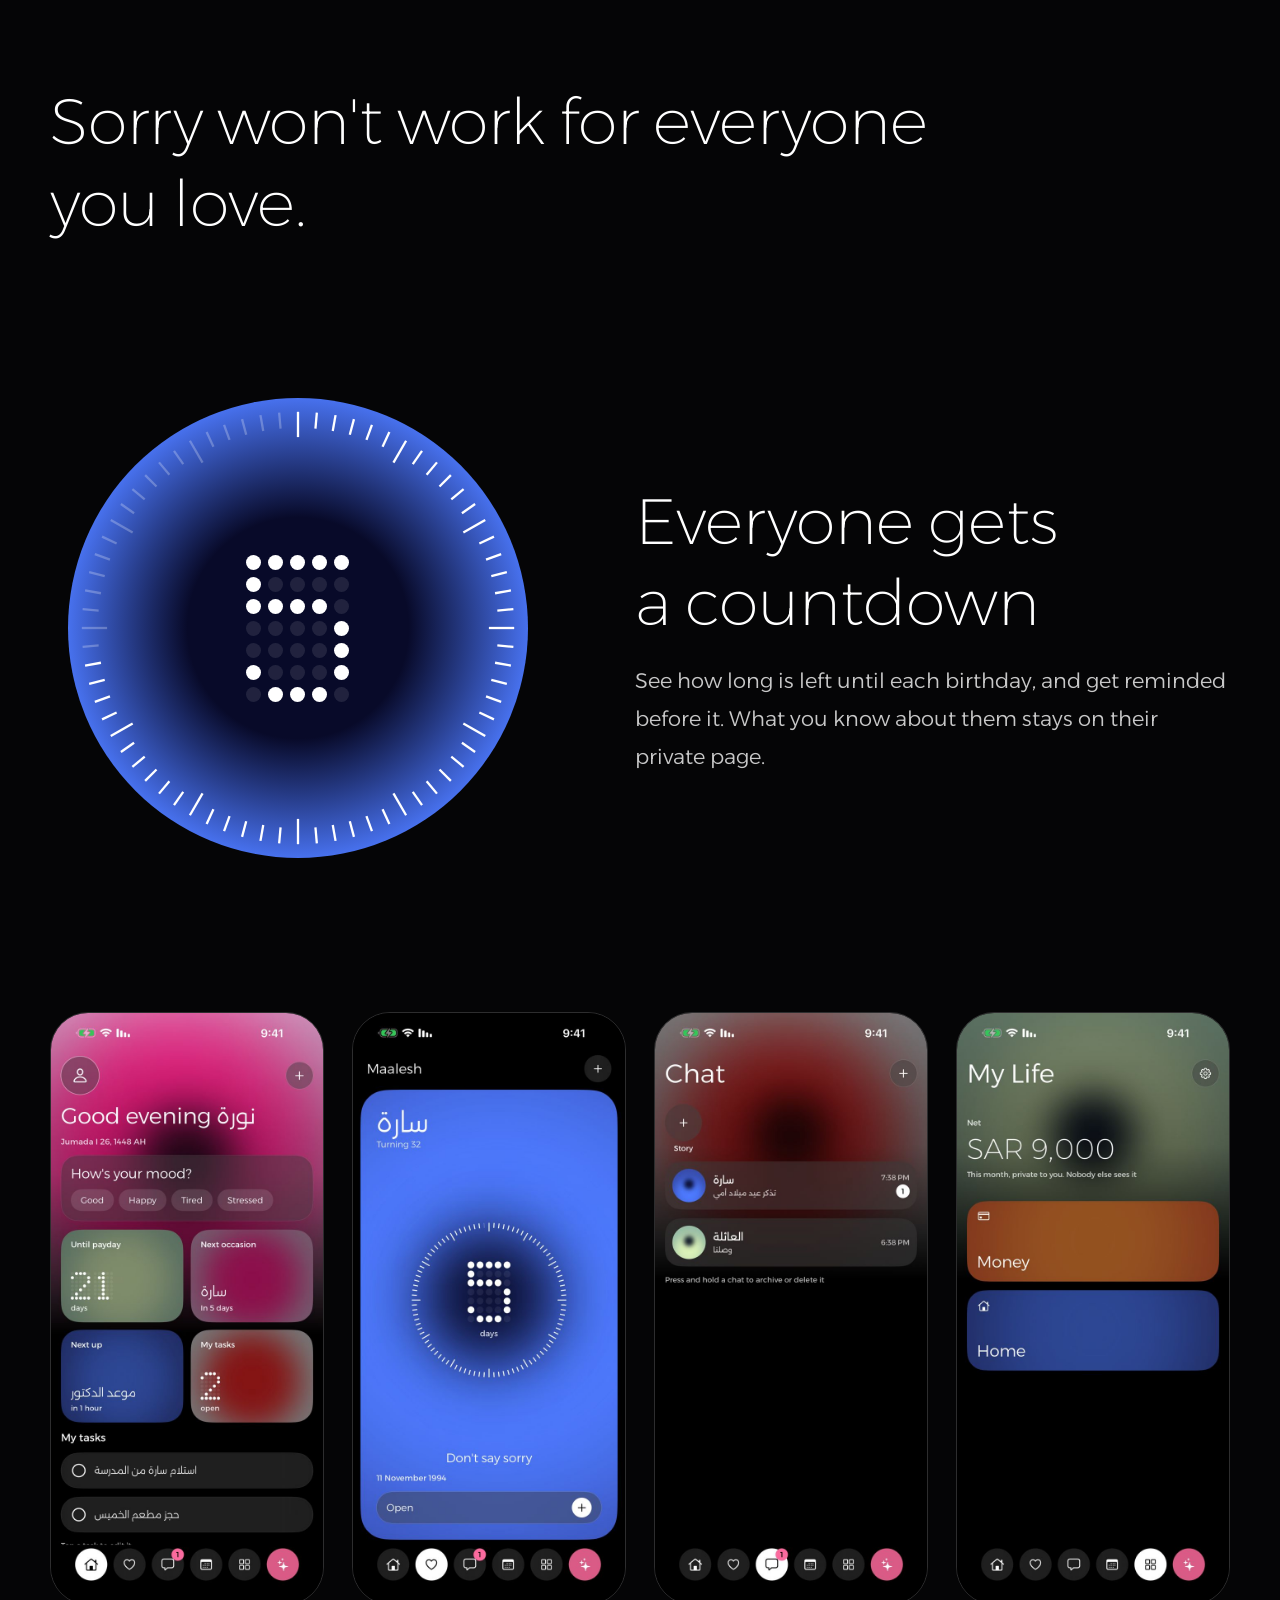
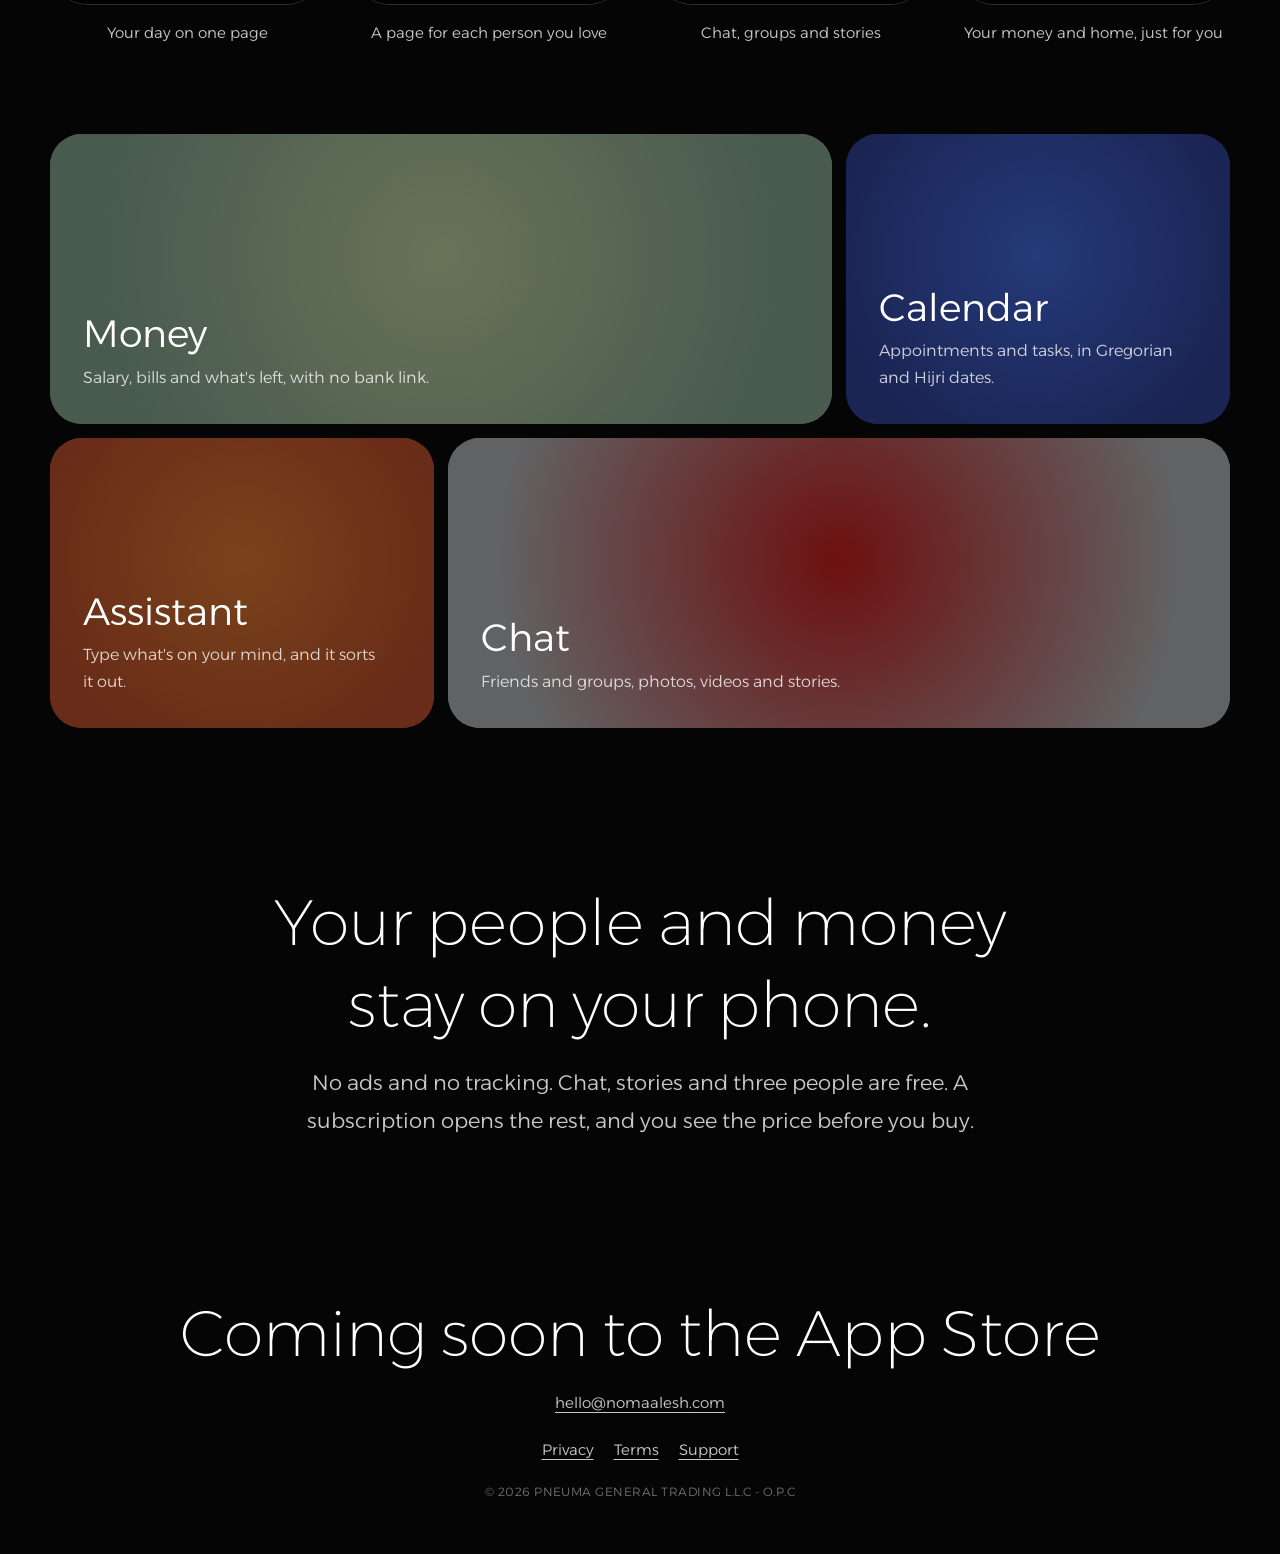
==== commit 872081f0: "Update Maalesh website" ====
--- a/index.html
+++ b/index.html
@@ -66,7 +66,7 @@
 
 <section class="private">
   <h2><span class="ar">أشخاصك ومالك يبقون على جوالك.</span><span class="en">Your people and money stay on your phone.</span></h2>
-  <p><span class="ar">بدون إعلانات وبدون تتبع. التطبيق يحتاج حساب واشتراك مدفوع، وتشوف السعر قبل الشراء.</span><span class="en">No ads and no tracking. The app needs an account and a paid subscription, and you see the price before you buy.</span></p>
+  <p><span class="ar">بدون إعلانات وبدون تتبع. الشات والستوري وثلاثة أشخاص مجانًا، والاشتراك يفتح الباقي، وتشوف السعر قبل الشراء.</span><span class="en">No ads and no tracking. Chat, stories and three people are free. A subscription opens the rest, and you see the price before you buy.</span></p>
 </section>
 </main>
 
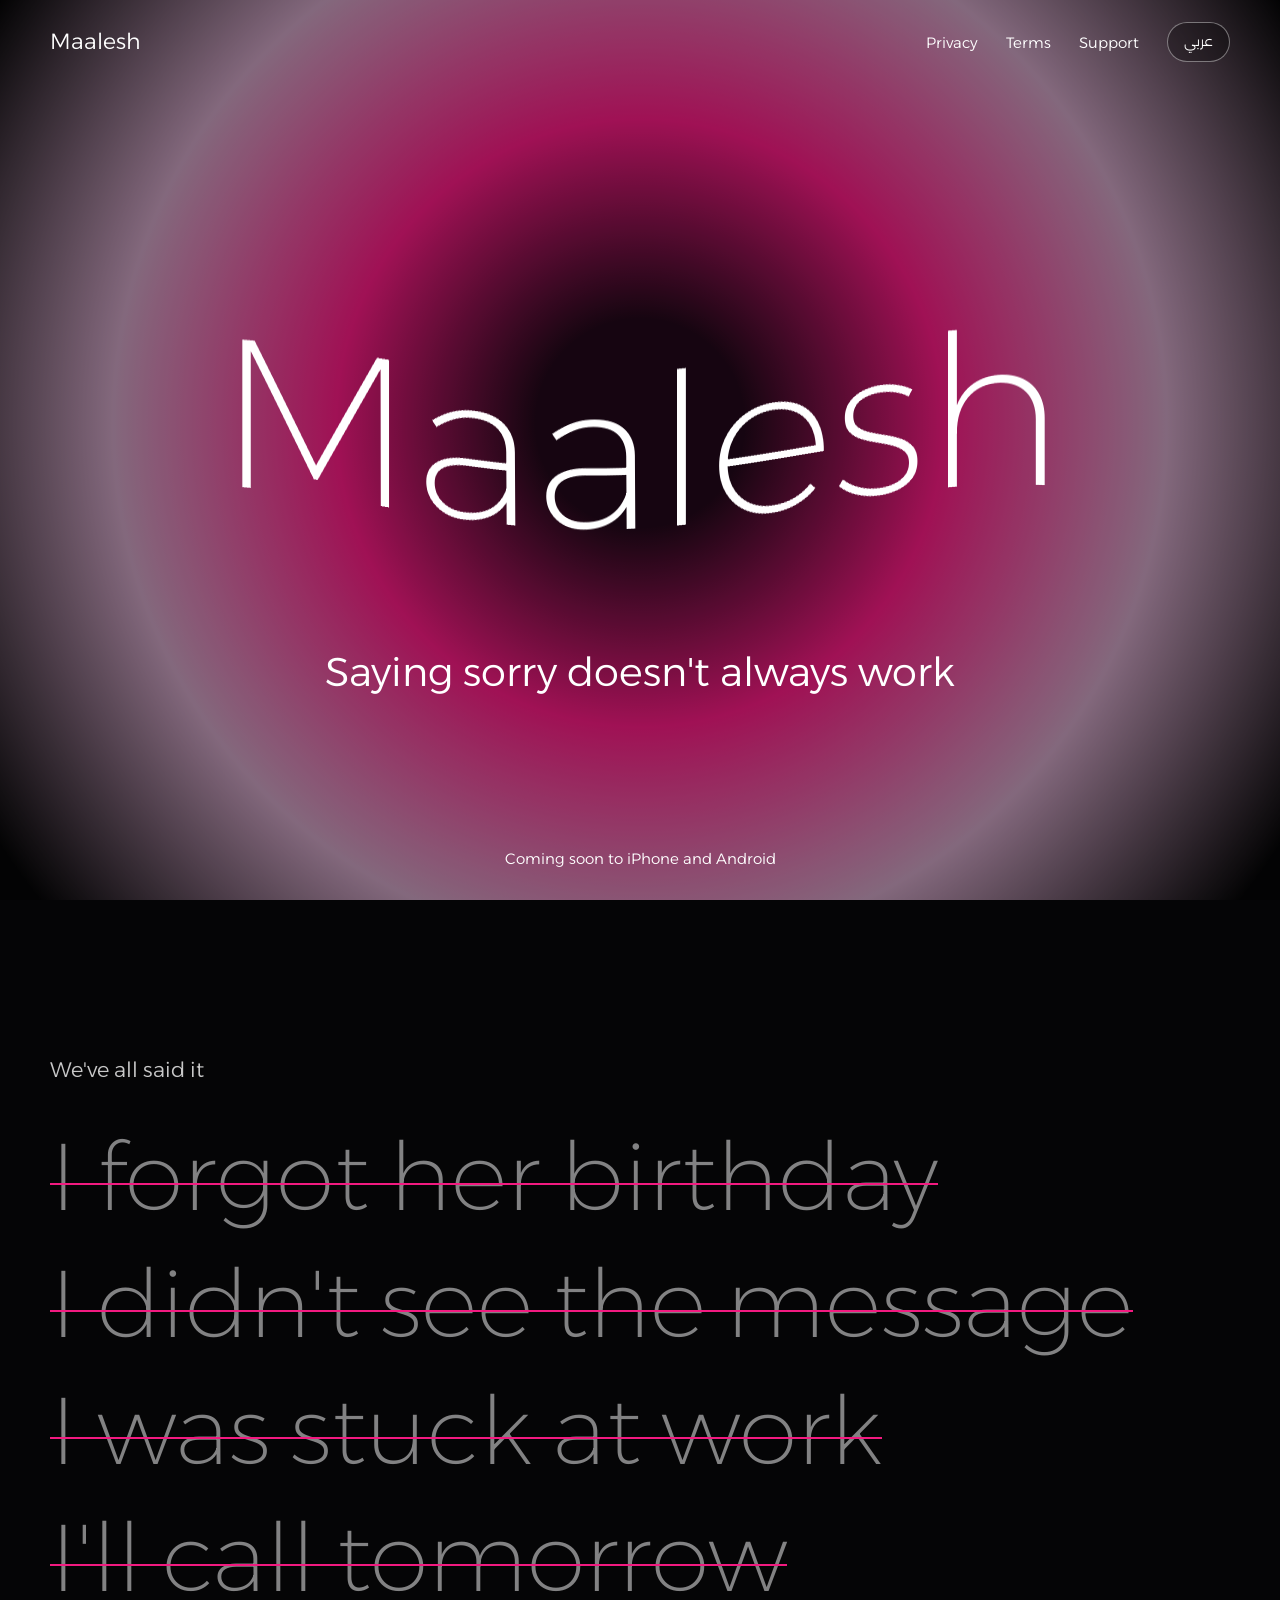
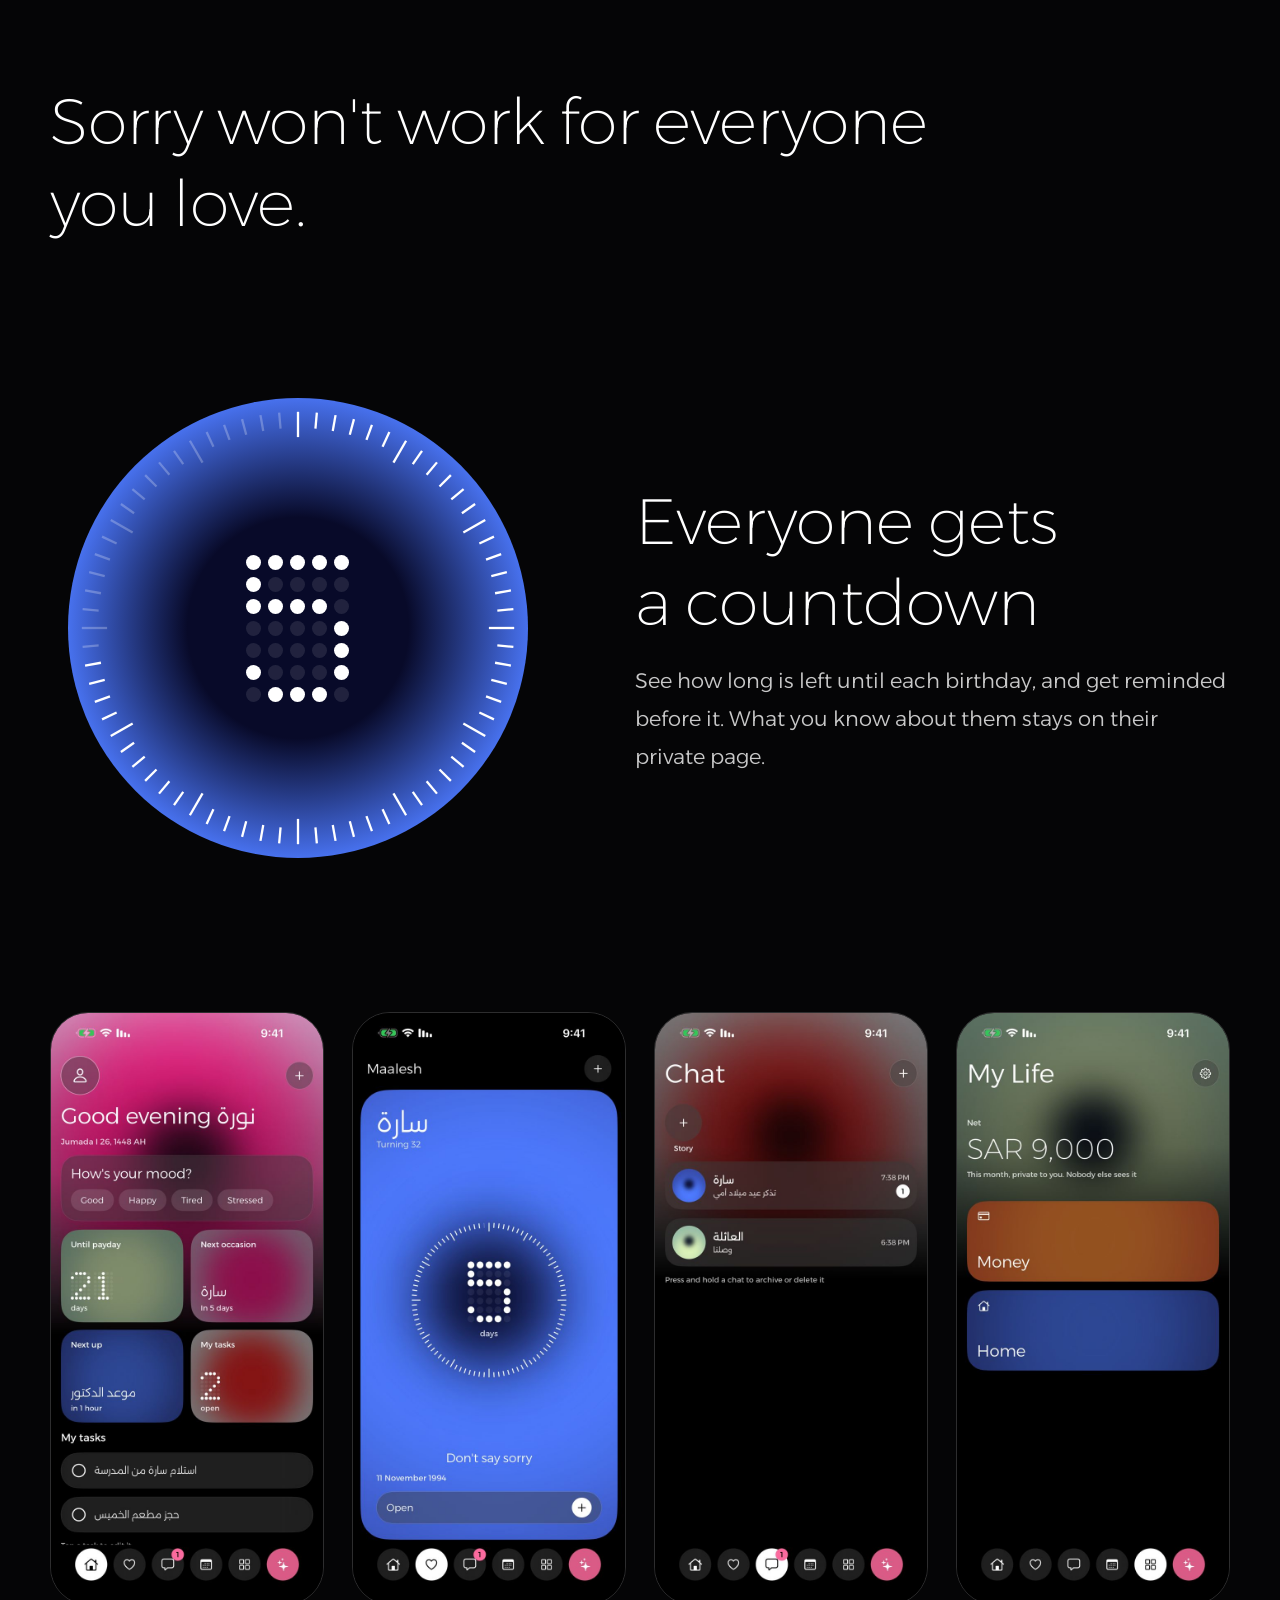
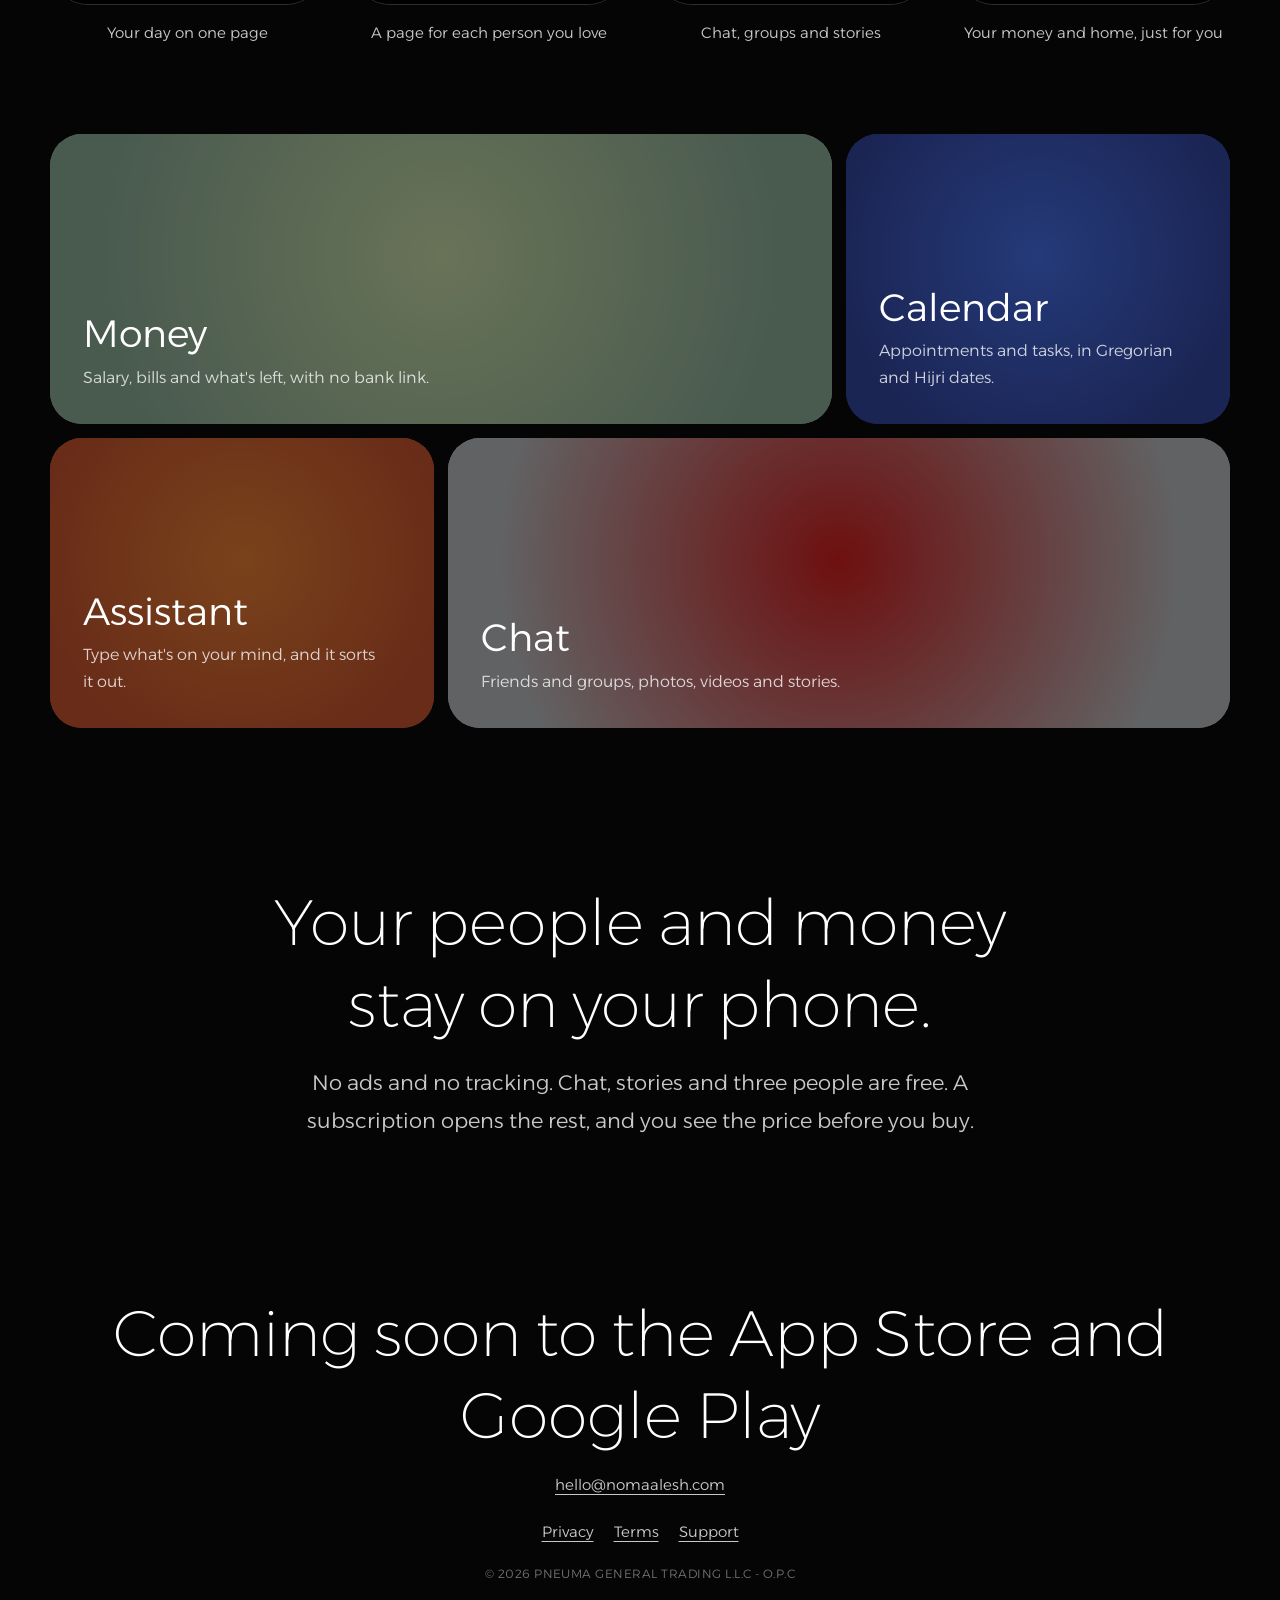
==== commit 23093c57: "Add Google Play to terms, privacy, support and home; Android app links file" ====
--- a/index.html
+++ b/index.html
@@ -3,7 +3,7 @@
 <head>
 <meta charset="utf-8"><meta name="viewport" content="width=device-width,initial-scale=1">
 <title>معليش - Maalesh</title>
-<meta name="description" content="معليش مو كل مره تفيد. أعياد ميلاد اللي تحبهم وتفاصيلهم ومواعيدك في مكان واحد خاص فيك. قريبًا على iPhone.">
+<meta name="description" content="معليش مو كل مره تفيد. أعياد ميلاد اللي تحبهم وتفاصيلهم ومواعيدك في مكان واحد خاص فيك. قريبًا على iPhone وAndroid.">
 <meta property="og:title" content="معليش - Maalesh"><meta property="og:description" content="معليش مو كل مره تفيد."><meta property="og:image" content="https://nomaalesh.com/icon.png">
 <link rel="icon" href="/icon.png">
 <link rel="stylesheet" href="/style.css">
@@ -25,7 +25,7 @@
   <h1 class="sr"><span class="ar">معليش</span><span class="en">Maalesh</span></h1>
   <canvas id="word" aria-hidden="true"></canvas>
   <p class="line"><span class="ar">مو كل مره تفيد</span><span class="en">Saying sorry doesn't always work</span></p>
-  <p class="soon"><span class="ar">قريبًا على iPhone</span><span class="en">Coming soon to iPhone</span></p>
+  <p class="soon"><span class="ar">قريبًا على iPhone وAndroid</span><span class="en">Coming soon to iPhone and Android</span></p>
 </section>
 
 <section class="excuses">
@@ -71,7 +71,7 @@
 </main>
 
 <footer class="end">
-  <p class="big"><span class="ar">قريبًا على App Store</span><span class="en">Coming soon to the App Store</span></p>
+  <p class="big"><span class="ar">قريبًا على App Store وGoogle Play</span><span class="en">Coming soon to the App Store and Google Play</span></p>
   <a href="mailto:hello@nomaalesh.com">hello@nomaalesh.com</a>
   <nav>
     <a href="/privacy/"><span class="ar">الخصوصية</span><span class="en">Privacy</span></a>
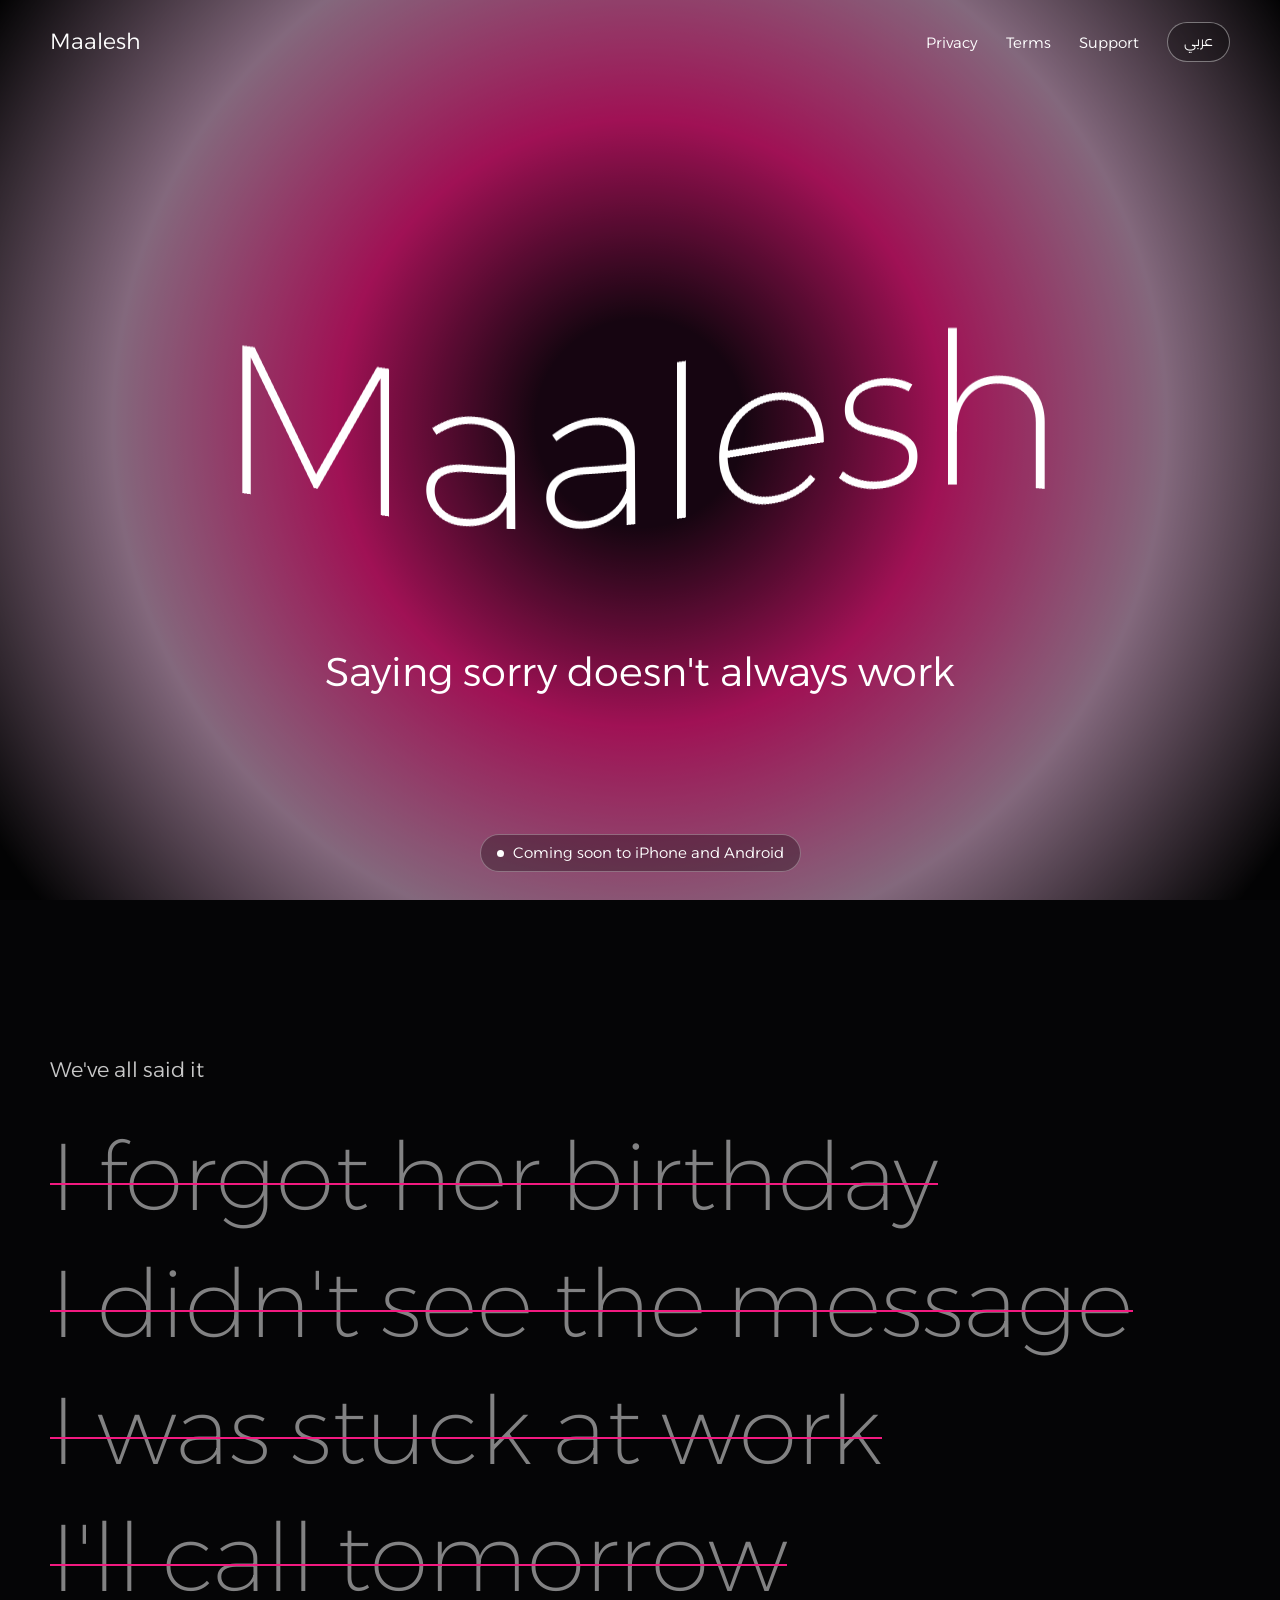
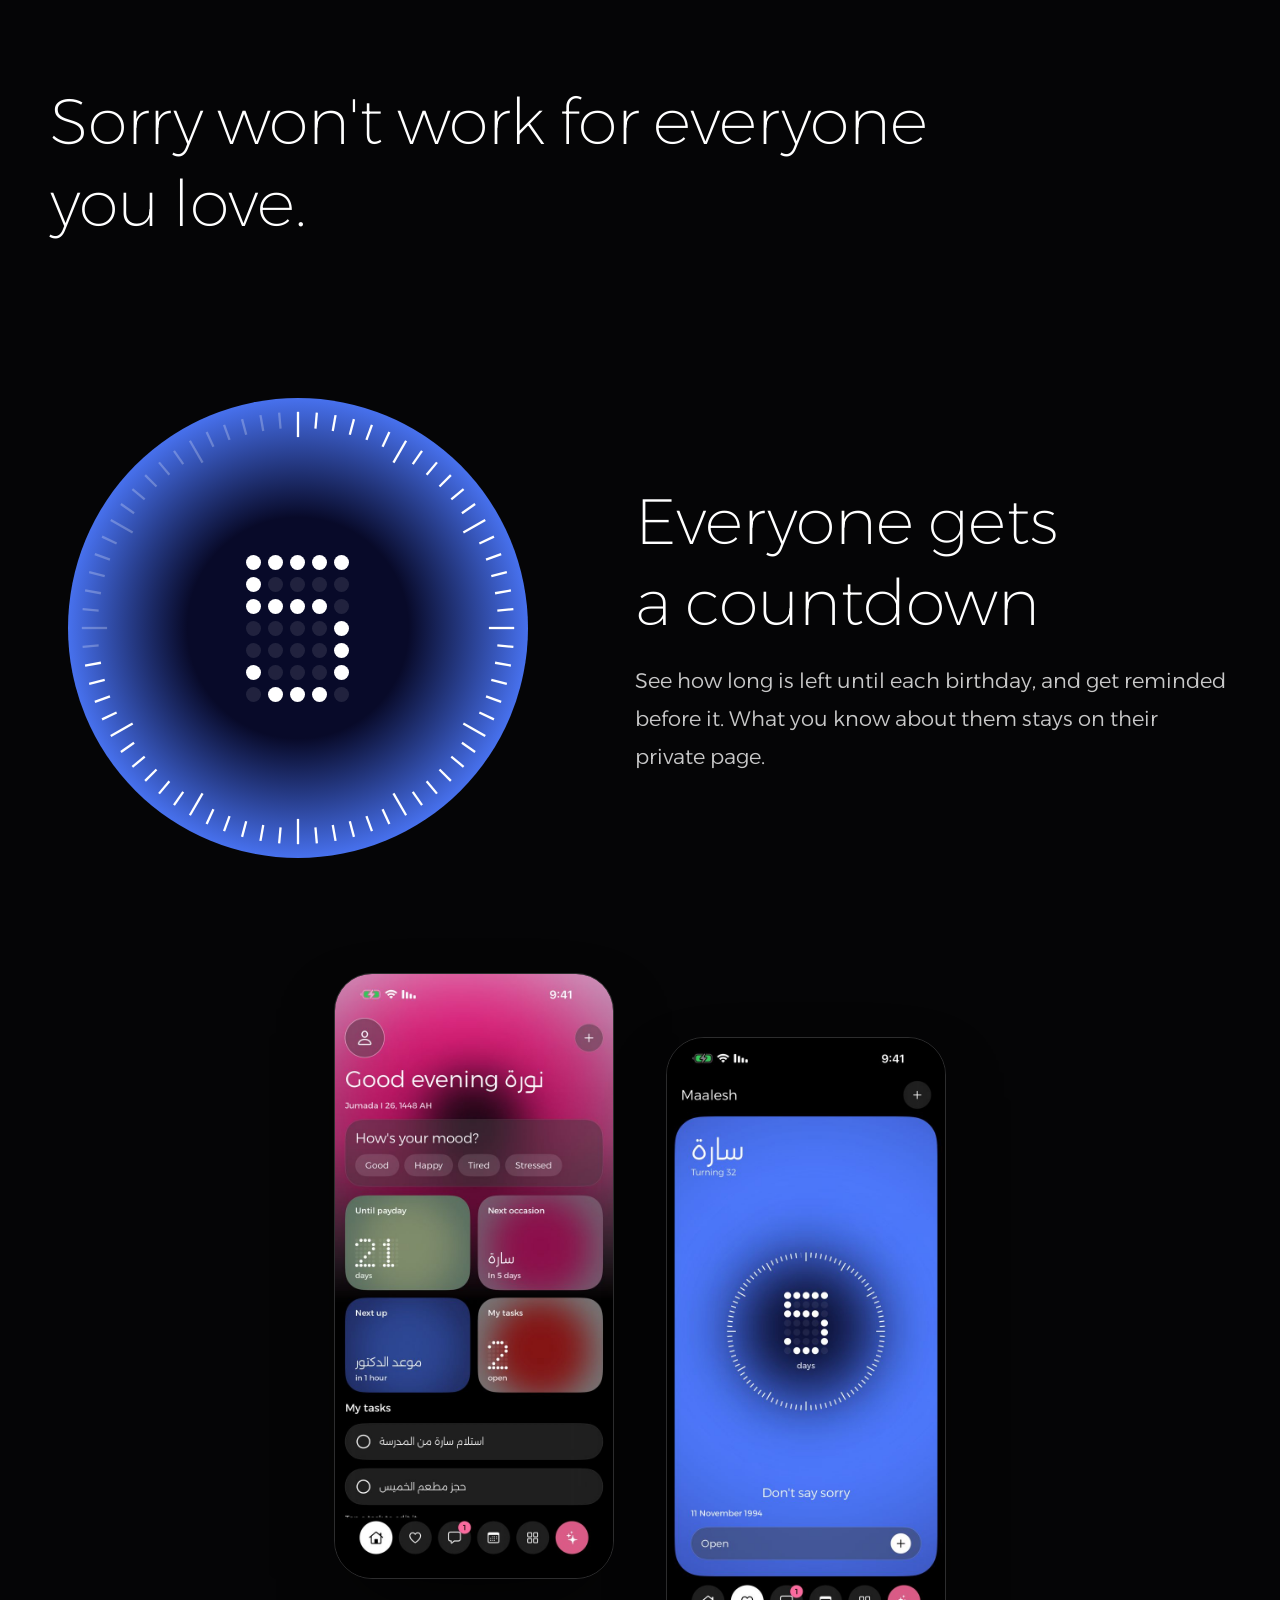
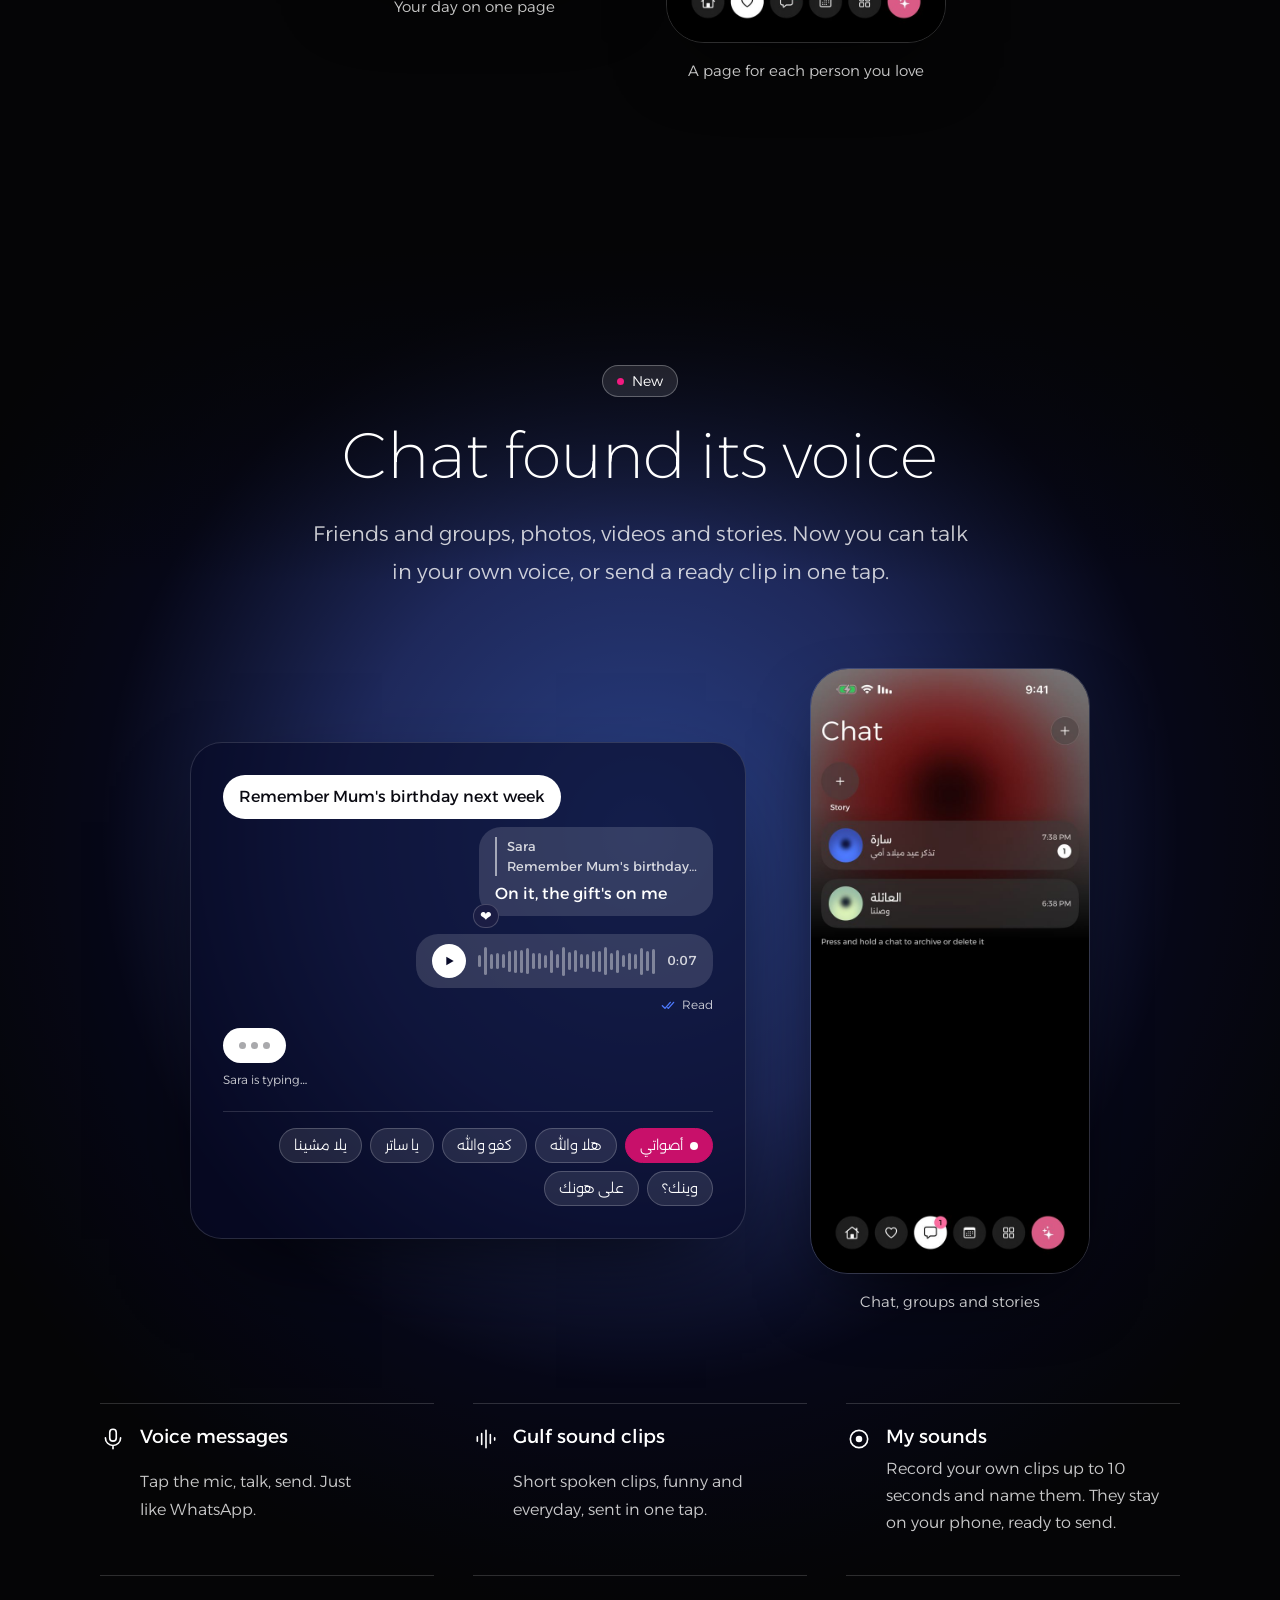
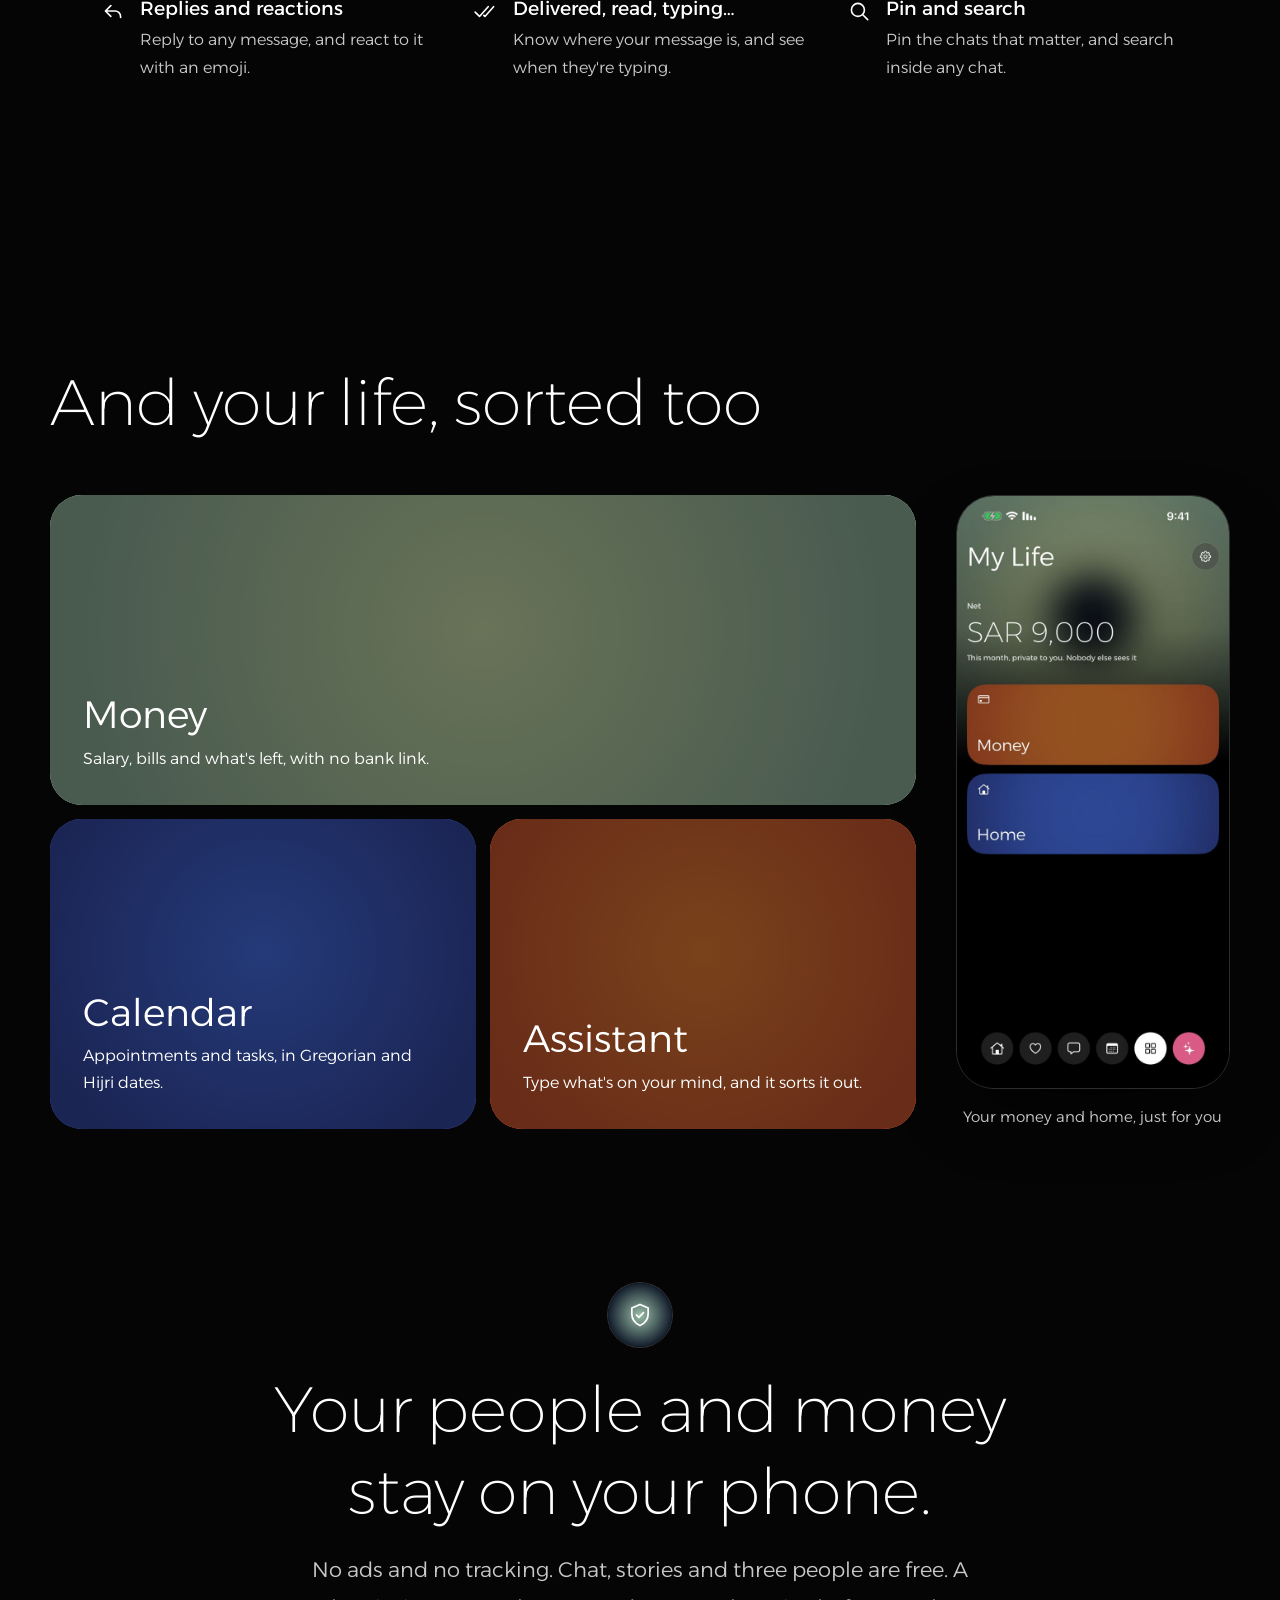
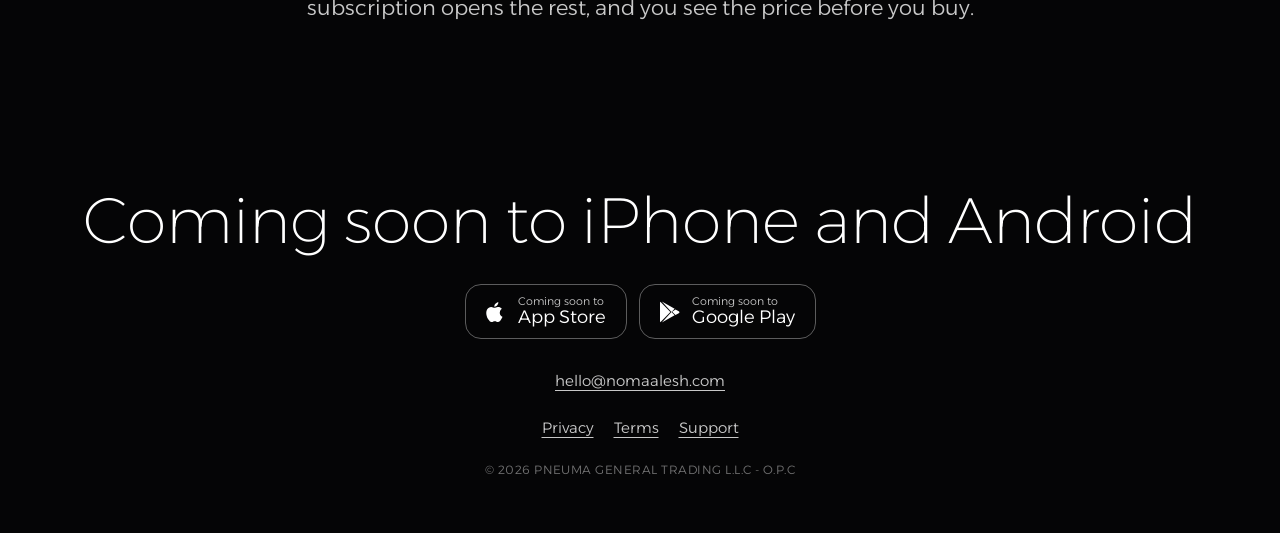
==== commit 4f7e0405: "Update Maalesh website" ====
--- a/index.html
+++ b/index.html
@@ -3,7 +3,7 @@
 <head>
 <meta charset="utf-8"><meta name="viewport" content="width=device-width,initial-scale=1">
 <title>معليش - Maalesh</title>
-<meta name="description" content="معليش مو كل مره تفيد. أعياد ميلاد اللي تحبهم وتفاصيلهم ومواعيدك في مكان واحد خاص فيك. قريبًا على iPhone وAndroid.">
+<meta name="description" content="معليش مو كل مره تفيد. أعياد ميلاد اللي تحبهم وتفاصيلهم ومواعيدك، وشات بالفويس والمقاطع الصوتية، في مكان واحد خاص فيك. قريبًا على آيفون وأندرويد.">
 <meta property="og:title" content="معليش - Maalesh"><meta property="og:description" content="معليش مو كل مره تفيد."><meta property="og:image" content="https://nomaalesh.com/icon.png">
 <link rel="icon" href="/icon.png">
 <link rel="stylesheet" href="/style.css">
@@ -25,10 +25,10 @@
   <h1 class="sr"><span class="ar">معليش</span><span class="en">Maalesh</span></h1>
   <canvas id="word" aria-hidden="true"></canvas>
   <p class="line"><span class="ar">مو كل مره تفيد</span><span class="en">Saying sorry doesn't always work</span></p>
-  <p class="soon"><span class="ar">قريبًا على iPhone وAndroid</span><span class="en">Coming soon to iPhone and Android</span></p>
+  <p class="soon"><span class="ar">قريبًا على آيفون وأندرويد</span><span class="en">Coming soon to iPhone and Android</span></p>
 </section>
 
-<section class="excuses">
+<section class="excuses" id="story">
   <h2><span class="ar">كلنا قلناها</span><span class="en">We've all said it</span></h2>
   <ul>
     <li><span class="ar">نسيت عيد ميلادها</span><span class="en">I forgot her birthday</span></li>
@@ -39,39 +39,92 @@
   <p class="answer"><span class="ar">معليش ما تنفع مع كل اللي تحبهم.</span><span class="en">Sorry won't work for everyone you love.</span></p>
 </section>
 
-<section class="count">
-  <div class="dial">
-    <svg id="ring" viewBox="0 0 200 200" aria-hidden="true"></svg>
-    <div id="digits" aria-hidden="true"></div>
+<section class="people" id="people">
+  <div class="count">
+    <div class="dial rv">
+      <svg id="ring" viewBox="0 0 200 200" aria-hidden="true"></svg>
+      <div id="digits" aria-hidden="true"></div>
+    </div>
+    <div class="copy rv">
+      <h2><span class="ar">كل شخص له عدّه</span><span class="en">Everyone gets a countdown</span></h2>
+      <p><span class="ar">تشوف كم باقي على عيد ميلاد كل شخص، ويذكرك التطبيق قبلها. اللي تعرفه عنه يبقى في صفحته الخاصة.</span><span class="en">See how long is left until each birthday, and get reminded before it. What you know about them stays on their private page.</span></p>
+    </div>
   </div>
-  <div class="copy">
-    <h2><span class="ar">كل شخص له عدّه</span><span class="en">Everyone gets a countdown</span></h2>
-    <p><span class="ar">تشوف كم باقي على عيد ميلاد كل شخص، ويذكرك التطبيق قبلها. اللي تعرفه عنه يبقى في صفحته الخاصة.</span><span class="en">See how long is left until each birthday, and get reminded before it. What you know about them stays on their private page.</span></p>
+  <div class="pair">
+    <figure class="phone rv"><img class="ar" src="/shots/ar-home.jpg" alt="الصفحة الرئيسية في معليش" loading="lazy" width="660" height="1434"><img class="en" src="/shots/en-home.jpg" alt="Maalesh home page" loading="lazy" width="660" height="1434"><figcaption><span class="ar">يومك في صفحة وحدة</span><span class="en">Your day on one page</span></figcaption></figure>
+    <figure class="phone rv"><img class="ar" src="/shots/ar-person.jpg" alt="صفحة شخص" loading="lazy" width="660" height="1434"><img class="en" src="/shots/en-person.jpg" alt="A person's page" loading="lazy" width="660" height="1434"><figcaption><span class="ar">صفحة لكل شخص تحبه</span><span class="en">A page for each person you love</span></figcaption></figure>
   </div>
 </section>
 
-<section class="screens" aria-label="Screens">
-  <figure><img class="ar" src="/shots/ar-home.jpg" alt="الصفحة الرئيسية في معليش" loading="lazy" width="660" height="1434"><img class="en" src="/shots/en-home.jpg" alt="Maalesh home page" loading="lazy" width="660" height="1434"><figcaption><span class="ar">يومك في صفحة وحدة</span><span class="en">Your day on one page</span></figcaption></figure>
-  <figure><img class="ar" src="/shots/ar-person.jpg" alt="صفحة شخص" loading="lazy" width="660" height="1434"><img class="en" src="/shots/en-person.jpg" alt="A person's page" loading="lazy" width="660" height="1434"><figcaption><span class="ar">صفحة لكل شخص تحبه</span><span class="en">A page for each person you love</span></figcaption></figure>
-  <figure><img class="ar" src="/shots/ar-chat.jpg" alt="الشات" loading="lazy" width="660" height="1434"><img class="en" src="/shots/en-chat.jpg" alt="Chat" loading="lazy" width="660" height="1434"><figcaption><span class="ar">شات وقروبات وستوري</span><span class="en">Chat, groups and stories</span></figcaption></figure>
-  <figure><img class="ar" src="/shots/ar-life.jpg" alt="حياتي" loading="lazy" width="660" height="1434"><img class="en" src="/shots/en-life.jpg" alt="My Life" loading="lazy" width="660" height="1434"><figcaption><span class="ar">مالك ومنزلك، لك وحدك</span><span class="en">Your money and home, just for you</span></figcaption></figure>
+<section class="chat" id="chat">
+  <div class="aura a-blue" aria-hidden="true"></div>
+  <header class="chat-head rv">
+    <p class="new"><span class="ar">جديد</span><span class="en">New</span></p>
+    <h2><span class="ar">الشات صار له صوت</span><span class="en">Chat found its voice</span></h2>
+    <p class="lead"><span class="ar">أصدقاء وقروبات، صور وفيديو وستوري. وصار تقدر تسولف بصوتك، أو ترسل مقطع جاهز بضغطة.</span><span class="en">Friends and groups, photos, videos and stories. Now you can talk in your own voice, or send a ready clip in one tap.</span></p>
+  </header>
+
+  <div class="stage">
+    <div class="mock rv" aria-hidden="true">
+      <div class="msg them"><span class="ar">تذكر عيد ميلاد أمي الأسبوع الجاي</span><span class="en">Remember Mum's birthday next week</span></div>
+      <div class="msg me">
+        <span class="quote"><b><span class="ar">سارة</span><span class="en">Sara</span></b><span class="ar">تذكر عيد ميلاد أمي…</span><span class="en">Remember Mum's birthday…</span></span>
+        <span class="ar">أبشر، الهدية علي</span><span class="en">On it, the gift's on me</span>
+        <span class="react">❤️</span>
+      </div>
+      <div class="msg me voice">
+        <span class="play"><svg viewBox="0 0 24 24"><path d="M8 5.5v13l11-6.5z" fill="currentColor"/></svg></span>
+        <span class="wave" data-bars="30"></span>
+        <span class="time">0:07</span>
+      </div>
+      <p class="tick"><svg viewBox="0 0 24 24"><path d="M2 13l4 4 8-9M10 16l1 1 8-9"/></svg><span class="ar">انقرأت</span><span class="en">Read</span></p>
+      <div class="msg them typing"><i></i><i></i><i></i></div>
+      <p class="typing-l"><span class="ar">سارة تكتب…</span><span class="en">Sara is typing…</span></p>
+      <div class="tray" lang="ar" dir="rtl">
+        <span class="clip mine"><i></i>أصواتي</span>
+        <span class="clip">هلا والله</span>
+        <span class="clip">كفو والله</span>
+        <span class="clip">يا ساتر</span>
+        <span class="clip">يلا مشينا</span>
+        <span class="clip">وينك؟</span>
+        <span class="clip">على هونك</span>
+      </div>
+    </div>
+    <figure class="phone rv"><img class="ar" src="/shots/ar-chat.jpg" alt="الشات" loading="lazy" width="660" height="1434"><img class="en" src="/shots/en-chat.jpg" alt="Chat" loading="lazy" width="660" height="1434"><figcaption><span class="ar">شات وقروبات وستوري</span><span class="en">Chat, groups and stories</span></figcaption></figure>
+  </div>
+
+  <ul class="feats">
+    <li class="rv"><svg viewBox="0 0 24 24" aria-hidden="true"><rect x="9" y="3" width="6" height="11" rx="3"/><path d="M5 11a7 7 0 0 0 14 0M12 18v3"/></svg><h3><span class="ar">الفويس</span><span class="en">Voice messages</span></h3><p><span class="ar">اضغط المايك وتكلم وأرسل، مثل الواتساب.</span><span class="en">Tap the mic, talk, send. Just like WhatsApp.</span></p></li>
+    <li class="rv"><svg viewBox="0 0 24 24" aria-hidden="true"><path d="M4 10v4M8 7v10M12 4v16M16 8v8M20 11v2"/></svg><h3><span class="ar">مقاطع خليجية</span><span class="en">Gulf sound clips</span></h3><p><span class="ar">مقاطع قصيرة ضحك ويومية، ترسلها بضغطة.</span><span class="en">Short spoken clips, funny and everyday, sent in one tap.</span></p></li>
+    <li class="rv"><svg viewBox="0 0 24 24" aria-hidden="true"><circle cx="12" cy="12" r="8"/><circle cx="12" cy="12" r="3" fill="currentColor" stroke="none"/></svg><h3><span class="ar">أصواتي</span><span class="en">My sounds</span></h3><p><span class="ar">سجّل مقاطعك لين ١٠ ثواني وسمّها، تبقى على جوالك وترسلها متى ما بغيت.</span><span class="en">Record your own clips up to 10 seconds and name them. They stay on your phone, ready to send.</span></p></li>
+    <li class="rv"><svg viewBox="0 0 24 24" aria-hidden="true"><path d="M10 7 5 12l5 5M5 12h9a5 5 0 0 1 5 5v1"/></svg><h3><span class="ar">رد وتفاعل</span><span class="en">Replies and reactions</span></h3><p><span class="ar">رد على أي رسالة، وتفاعل عليها بإيموجي.</span><span class="en">Reply to any message, and react to it with an emoji.</span></p></li>
+    <li class="rv"><svg viewBox="0 0 24 24" aria-hidden="true"><path d="M2 13l4 4 8-9M10 16l1 1 8-9"/></svg><h3><span class="ar">وصلت، انقرأت، يكتب…</span><span class="en">Delivered, read, typing…</span></h3><p><span class="ar">تعرف وين وصلت رسالتك، وتشوف إذا الثاني يكتب.</span><span class="en">Know where your message is, and see when they're typing.</span></p></li>
+    <li class="rv"><svg viewBox="0 0 24 24" aria-hidden="true"><circle cx="11" cy="11" r="6"/><path d="m20 20-4.5-4.5"/></svg><h3><span class="ar">تثبيت وبحث</span><span class="en">Pin and search</span></h3><p><span class="ar">ثبّت المحادثات المهمة فوق، وابحث داخل أي محادثة.</span><span class="en">Pin the chats that matter, and search inside any chat.</span></p></li>
+  </ul>
 </section>
 
-<section class="tiles">
-  <article class="tile a-green"><h3><span class="ar">المال</span><span class="en">Money</span></h3><p><span class="ar">راتبك والتزاماتك والصافي، بدون ربط بنك.</span><span class="en">Salary, bills and what's left, with no bank link.</span></p></article>
-  <article class="tile a-blue"><h3><span class="ar">المواعيد</span><span class="en">Calendar</span></h3><p><span class="ar">مواعيدك ومهامك قدامك، بالميلادي والهجري.</span><span class="en">Appointments and tasks, in Gregorian and Hijri dates.</span></p></article>
-  <article class="tile a-orange"><h3><span class="ar">المساعد</span><span class="en">Assistant</span></h3><p><span class="ar">اكتب اللي في بالك، ويرتبه لك.</span><span class="en">Type what's on your mind, and it sorts it out.</span></p></article>
-  <article class="tile a-red"><h3><span class="ar">الشات</span><span class="en">Chat</span></h3><p><span class="ar">أصدقاء وقروبات، صور وفيديو وستوري.</span><span class="en">Friends and groups, photos, videos and stories.</span></p></article>
+<section class="life" id="life">
+  <h2 class="rv"><span class="ar">وحياتك بعد، مرتبة</span><span class="en">And your life, sorted too</span></h2>
+  <div class="life-grid">
+    <article class="tile a-green rv"><h3><span class="ar">المال</span><span class="en">Money</span></h3><p><span class="ar">راتبك والتزاماتك والصافي، بدون ربط بنك.</span><span class="en">Salary, bills and what's left, with no bank link.</span></p></article>
+    <article class="tile a-blue rv"><h3><span class="ar">المواعيد</span><span class="en">Calendar</span></h3><p><span class="ar">مواعيدك ومهامك قدامك، بالميلادي والهجري.</span><span class="en">Appointments and tasks, in Gregorian and Hijri dates.</span></p></article>
+    <article class="tile a-orange rv"><h3><span class="ar">المساعد</span><span class="en">Assistant</span></h3><p><span class="ar">اكتب اللي في بالك، ويرتبه لك.</span><span class="en">Type what's on your mind, and it sorts it out.</span></p></article>
+    <figure class="phone rv"><img class="ar" src="/shots/ar-life.jpg" alt="حياتي" loading="lazy" width="660" height="1434"><img class="en" src="/shots/en-life.jpg" alt="My Life" loading="lazy" width="660" height="1434"><figcaption><span class="ar">مالك ومنزلك، لك وحدك</span><span class="en">Your money and home, just for you</span></figcaption></figure>
+  </div>
 </section>
-
-<section class="private">
-  <h2><span class="ar">أشخاصك ومالك يبقون على جوالك.</span><span class="en">Your people and money stay on your phone.</span></h2>
-  <p><span class="ar">بدون إعلانات وبدون تتبع. الشات والستوري وثلاثة أشخاص مجانًا، والاشتراك يفتح الباقي، وتشوف السعر قبل الشراء.</span><span class="en">No ads and no tracking. Chat, stories and three people are free. A subscription opens the rest, and you see the price before you buy.</span></p>
+<section class="private" id="private">
+  <div class="shield rv" aria-hidden="true"><svg viewBox="0 0 24 24"><path d="M12 3 5 6v5c0 4.5 3 8.3 7 10 4-1.7 7-5.5 7-10V6z"/><path d="m9 12 2 2 4-4"/></svg></div>
+  <h2 class="rv"><span class="ar">أشخاصك ومالك يبقون على جوالك.</span><span class="en">Your people and money stay on your phone.</span></h2>
+  <p class="rv"><span class="ar">بدون إعلانات وبدون تتبع. الشات والستوري وثلاثة أشخاص مجانًا، والاشتراك يفتح الباقي، وتشوف السعر قبل الشراء.</span><span class="en">No ads and no tracking. Chat, stories and three people are free. A subscription opens the rest, and you see the price before you buy.</span></p>
 </section>
 </main>
 
 <footer class="end">
-  <p class="big"><span class="ar">قريبًا على App Store وGoogle Play</span><span class="en">Coming soon to the App Store and Google Play</span></p>
+  <p class="big rv"><span class="ar">قريبًا على آيفون وأندرويد</span><span class="en">Coming soon to iPhone and Android</span></p>
+  <div class="stores rv">
+    <span class="store"><svg viewBox="0 0 24 24" aria-hidden="true"><path fill="currentColor" d="M16.4 12.6c0-2.3 1.9-3.4 2-3.5-1.1-1.6-2.8-1.8-3.4-1.8-1.4-.2-2.8.8-3.5.8-.7 0-1.8-.8-3-.8-1.5 0-3 .9-3.8 2.3-1.6 2.8-.4 7 1.2 9.3.8 1.1 1.7 2.4 2.9 2.3 1.2 0 1.6-.7 3-.7s1.8.7 3 .7c1.3 0 2.1-1.1 2.8-2.3.9-1.3 1.3-2.5 1.3-2.6-.1 0-2.5-.9-2.5-3.7zM14.1 5.8c.6-.8 1.1-1.8 1-2.8-.9 0-2 .6-2.7 1.4-.6.7-1.1 1.7-1 2.7 1 .1 2-.5 2.7-1.3z"/></svg><span><small class="ar">قريبًا على</small><small class="en">Coming soon to</small>App Store</span></span>
+    <span class="store"><svg viewBox="0 0 24 24" aria-hidden="true"><path fill="currentColor" d="M4 2.6c-.2.2-.3.6-.3 1v16.8c0 .4.1.8.3 1l9.3-9.4L4 2.6zm10.3 9.4 2.9 2.9-11.8 6.8 8.9-9.7zm0 0L5.4 2.3l11.8 6.8-2.9 2.9zm3.7-2.4 3 1.7c.9.5.9 1.3 0 1.8l-3 1.7-3.1-3.1 3.1-2.1z"/></svg><span><small class="ar">قريبًا على</small><small class="en">Coming soon to</small>Google Play</span></span>
+  </div>
   <a href="mailto:hello@nomaalesh.com">hello@nomaalesh.com</a>
   <nav>
     <a href="/privacy/"><span class="ar">الخصوصية</span><span class="en">Privacy</span></a>
--- a/style.css
+++ b/style.css
@@ -31,10 +31,13 @@
 .hero{position:relative;min-height:100svh;display:flex;flex-direction:column;align-items:center;justify-content:center;text-align:center;overflow:hidden;padding:96px 16px 76px}
 .hero .aura{position:absolute;inset:0;background:radial-gradient(circle at 50% 47%,var(--core) 0,var(--core) 13%,var(--bloom) 38%,var(--ground) 66%,#050506 96%);animation:breathe 9s ease-in-out infinite alternate}
 .hero .aura::after{content:"";position:absolute;inset:0;background:rgba(0,0,0,.34)}
-@keyframes breathe{to{transform:scale(1.1)}}
+@keyframes breathe{0%{transform:scale(1)}100%{transform:scale(1.12) translateY(-1.5%)}}
 #word{position:relative;display:block;max-width:100%}
 .line{position:relative;margin:clamp(-34px,-2vw,-8px) 0 0;font-weight:300;line-height:1.4;font-size:clamp(24px,3.4vw,40px)}
-.soon{position:absolute;bottom:28px;margin:0;font-size:var(--t-small)}
+.soon{position:absolute;bottom:28px;margin:0;display:inline-flex;align-items:center;gap:9px;padding:6px 16px;border-radius:99px;background:rgba(0,0,0,.3);border:1px solid rgba(255,255,255,.3);font-size:var(--t-small);line-height:1.6}
+.soon::before{content:"";width:7px;height:7px;border-radius:50%;background:#fff}
+#lang:active{transform:scale(.95)}
+#lang{transition:background .2s,transform .15s}
 
 .excuses{padding:var(--gap) var(--gutter)}
 .excuses h2{font-size:var(--t-lead);font-weight:300;color:var(--soft);margin:0 0 28px;line-height:1.5}
@@ -45,40 +48,133 @@
 .excuses li.on::after{width:100%}
 .answer{margin:clamp(36px,5vw,60px) 0 0;font-size:var(--t-title);font-weight:200;line-height:1.28;max-width:16em}
 
-.count{display:grid;grid-template-columns:minmax(0,5fr) minmax(0,6fr);gap:clamp(36px,7vw,110px);align-items:center;padding:0 var(--gutter)}
+/* People: countdown + two phones */
+.people{padding:0 var(--gutter)}
+.count{display:grid;grid-template-columns:minmax(0,5fr) minmax(0,6fr);gap:clamp(36px,7vw,110px);align-items:center}
 .dial{position:relative;aspect-ratio:1;max-width:460px;width:100%;margin:auto;display:grid;place-items:center;border-radius:50%;background:radial-gradient(circle,#080a29 0,#080a29 34%,#4d7aff 74%,#384db0 100%)}
 #ring{position:absolute;inset:0}
+#ring line{transition:stroke-opacity .5s ease-out}
 #digits{display:grid;gap:7px;direction:ltr}
 #digits div{display:flex;gap:7px}
-#digits i{width:clamp(10px,1.4vw,15px);aspect-ratio:1;border-radius:50%;background:rgba(255,255,255,.1)}
+#digits i{width:clamp(10px,1.4vw,15px);aspect-ratio:1;border-radius:50%;background:rgba(255,255,255,.1);transition:background .4s ease-out,transform .4s cubic-bezier(.16,1,.3,1)}
 #digits i.on{background:#fff}
 h2{font-weight:200;font-size:var(--t-title);line-height:1.28;margin:0 0 18px}
-.copy p,.private p{font-size:var(--t-lead);color:var(--soft);margin:0;max-width:32em}
+.copy p,.private p,.chat .lead{font-size:var(--t-lead);color:var(--soft);margin:0;max-width:32em}
 
-.screens{display:grid;grid-template-columns:repeat(4,minmax(0,1fr));gap:clamp(16px,2.2vw,28px);padding:var(--gap) var(--gutter) clamp(56px,7vw,96px)}
-.screens figure{margin:0}
-.screens img{display:block;width:100%;height:auto;border-radius:clamp(26px,3vw,38px);border:1px solid var(--line)}
-.screens figcaption{margin-top:16px;font-size:var(--t-small);line-height:1.6;color:var(--soft);text-align:center}
+.phone{margin:0}
+.phone img{display:block;width:100%;height:auto;border-radius:clamp(26px,3vw,38px);border:1px solid var(--line);box-shadow:0 30px 80px -30px rgba(0,0,0,.9);transition:transform .6s cubic-bezier(.16,1,.3,1)}
+.phone:hover img{transform:translateY(-6px)}
+.phone figcaption{margin-top:16px;font-size:var(--t-small);line-height:1.6;color:var(--soft);text-align:center}
+.pair{display:grid;grid-template-columns:repeat(2,minmax(0,280px));justify-content:center;gap:clamp(20px,4vw,64px);padding-top:clamp(72px,9vw,120px)}
+.pair .phone:nth-child(2){margin-top:clamp(28px,5vw,72px)}
 
-.tiles{display:grid;grid-template-columns:repeat(6,minmax(0,1fr));gap:14px;padding:0 var(--gutter)}
-.tile{position:relative;overflow:hidden;grid-column:span 2;min-height:clamp(220px,23vw,290px);border-radius:32px;padding:clamp(22px,2.6vw,34px);display:flex;flex-direction:column;justify-content:flex-end;background:radial-gradient(circle at 50% 42%,var(--bloom),var(--ground) 80%)}
-.tile:nth-child(1),.tile:nth-child(4){grid-column:span 4}
-.tile::before{content:"";position:absolute;inset:0;background:rgba(0,0,0,.52)}
-.tile>*{position:relative}
+/* Chat (new) */
+.chat{position:relative;isolation:isolate;margin-top:var(--gap);padding:clamp(80px,10vw,140px) var(--gutter);overflow:hidden}
+.chat>.aura{position:absolute;inset:0;z-index:-1;background:radial-gradient(60% 50% at 50% 38%,var(--bloom) 0,var(--ground) 38%,var(--core) 70%,#050506 100%);opacity:.5;animation:breathe 11s ease-in-out infinite alternate}
+.chat>.aura::after{content:"";position:absolute;inset:0;background:linear-gradient(#050506,transparent 22%,transparent 78%,#050506)}
+.chat-head{text-align:center;max-width:44rem;margin:0 auto clamp(48px,6vw,80px)}
+.chat-head .lead{margin-inline:auto}
+.new{display:inline-flex;align-items:center;gap:8px;margin:0 0 18px;padding:4px 14px;border-radius:99px;background:rgba(255,255,255,.1);border:1px solid rgba(255,255,255,.28);font-size:14px;line-height:1.6}
+.new::before{content:"";width:7px;height:7px;border-radius:50%;background:#f21a80}
+
+.stage{display:grid;grid-template-columns:minmax(0,1fr) minmax(0,280px);gap:clamp(28px,5vw,72px);align-items:center;max-width:900px;margin:0 auto}
+.mock{display:flex;flex-direction:column;gap:8px;padding:clamp(20px,3vw,32px);border-radius:32px;background:rgba(8,10,41,.62);border:1px solid rgba(255,255,255,.14);box-shadow:0 40px 100px -40px rgba(0,0,0,.9);font-size:16px;line-height:1.5}
+.msg{position:relative;max-width:82%;padding:10px 16px;border-radius:22px;background:#fff;color:#0a0a12;align-self:flex-start;font-weight:400}
+.msg.me{align-self:flex-end;background:rgba(255,255,255,.14);color:#fff}
+.quote{display:block;margin:0 0 6px;padding-inline-start:10px;border-inline-start:2px solid rgba(255,255,255,.7);font-size:13px;opacity:.8}
+.quote b{display:block;font-weight:400}
+.react{position:absolute;bottom:-12px;inset-inline-start:-6px;font-size:14px;line-height:1;padding:4px 6px;border-radius:99px;background:#1b1d44;border:1px solid rgba(255,255,255,.2)}
+.voice{display:flex;align-items:center;gap:12px;margin-top:10px;direction:ltr}
+.play{display:grid;place-items:center;width:34px;height:34px;flex:none;border-radius:50%;background:#fff;color:#080a29}
+.play svg{width:16px;height:16px}
+.wave{display:flex;align-items:center;gap:3px;height:30px}
+.wave i{width:3px;border-radius:3px;background:#fff;opacity:.38;transform-origin:center}
+.mock.live .wave i{animation:bar 4.2s linear infinite}
+@keyframes bar{0%{opacity:.38;transform:scaleY(1)}6%{opacity:1;transform:scaleY(1.25)}12%,88%{opacity:1;transform:scaleY(1)}100%{opacity:.38}}
+.time{font-size:13px;opacity:.8;font-variant-numeric:tabular-nums}
+.tick{display:flex;align-items:center;gap:5px;align-self:flex-end;margin:0;font-size:12px;color:var(--soft)}
+.tick svg{width:16px;height:16px;fill:none;stroke:#4d7aff;stroke-width:2;stroke-linecap:round;stroke-linejoin:round}
+.typing{display:flex;gap:5px;padding:14px 16px;margin-top:6px}
+.typing i{width:7px;height:7px;border-radius:50%;background:#0a0a12;opacity:.35}
+.mock.live .typing i{animation:dot 1.2s ease-in-out infinite}
+.typing i:nth-child(2){animation-delay:.15s}.typing i:nth-child(3){animation-delay:.3s}
+@keyframes dot{30%{opacity:1;transform:translateY(-3px)}60%{opacity:.35;transform:none}}
+.typing-l{margin:0;font-size:12px;color:var(--soft)}
+.tray{display:flex;flex-wrap:wrap;gap:8px;margin-top:14px;padding-top:16px;border-top:1px solid rgba(255,255,255,.14);font-family:Alexandria,system-ui,sans-serif}
+.clip{display:inline-flex;align-items:center;gap:7px;padding:6px 14px;border-radius:99px;background:rgba(255,255,255,.1);border:1px solid rgba(255,255,255,.2);font-size:14px;transition:background .2s,transform .15s}
+.clip:hover{background:rgba(255,255,255,.2)}
+.clip.mine{background:#c8106a;border-color:#c8106a}
+.clip.mine i{width:8px;height:8px;border-radius:50%;background:#fff}
+.mock.live .clip.mine i{animation:rec 1.6s ease-in-out infinite}
+@keyframes rec{50%{opacity:.25}}
+.mock.live .clip.hit{animation:tap .9s cubic-bezier(.16,1,.3,1)}
+@keyframes tap{0%{transform:scale(1)}20%{transform:scale(.92);background:rgba(255,255,255,.4)}100%{transform:scale(1)}}
+
+.feats{list-style:none;margin:clamp(56px,7vw,96px) auto 0;padding:0;max-width:1080px;display:grid;grid-template-columns:repeat(3,minmax(0,1fr));gap:clamp(28px,3vw,44px) clamp(24px,3vw,48px)}
+.feats li{display:grid;grid-template-columns:26px minmax(0,1fr);column-gap:14px;align-items:start;padding-top:20px;border-top:1px solid var(--line)}
+.feats li>*:not(svg){grid-column:2}
+.feats svg{width:26px;height:26px;fill:none;stroke:#fff;stroke-width:1.5;stroke-linecap:round;stroke-linejoin:round;grid-row:1 / span 2;margin-top:2px}
+.feats h3{margin:0 0 4px;font-weight:400;font-size:19px;line-height:1.4}
+.feats p{margin:0;color:var(--soft);font-size:16px;line-height:1.7}
+
+/* Life tools */
+.life{padding:var(--gap) var(--gutter) 0}
+.life>h2{margin-bottom:clamp(32px,4vw,52px)}
+.life-grid{display:grid;grid-template-columns:repeat(2,minmax(0,1fr)) minmax(0,300px);grid-template-rows:auto auto;gap:14px;align-items:stretch}
+.life-grid .tile:first-child{grid-column:span 2}
+.life-grid .phone{grid-column:3;grid-row:1 / span 2;align-self:center;padding-inline-start:clamp(8px,2vw,28px)}
+.tile{position:relative;overflow:hidden;isolation:isolate;min-height:clamp(220px,22vw,280px);border-radius:32px;padding:clamp(22px,2.6vw,34px);display:flex;flex-direction:column;justify-content:flex-end;background:var(--ground);transition:transform .5s cubic-bezier(.16,1,.3,1)}
+.tile::after{content:"";position:absolute;inset:-20%;z-index:-2;background:radial-gradient(circle at 50% 45%,var(--bloom),var(--ground) 62%);transition:transform 1.2s cubic-bezier(.16,1,.3,1)}
+.tile::before{content:"";position:absolute;inset:0;z-index:-1;background:rgba(0,0,0,.52)}
+.tile:hover{transform:translateY(-4px)}
+.tile:hover::after{transform:scale(1.18) translateY(-6%)}
 .tile h3{margin:0;font-weight:300;line-height:1.3;font-size:clamp(28px,3vw,38px)}
-.tile p{margin:6px 0 0;font-size:16px;line-height:1.65;max-width:26em}
+.tile p{margin:6px 0 0;font-size:16px;line-height:1.65;max-width:26em;color:#fff}
 
 .private{padding:var(--gap) var(--gutter) 0;text-align:center}
+.shield{display:grid;place-items:center;width:64px;height:64px;margin:0 auto 22px;border-radius:50%;background:radial-gradient(circle,#99bda6,#0a1224 75%);box-shadow:0 0 0 1px rgba(255,255,255,.18)}
+.shield svg{width:28px;height:28px;fill:none;stroke:#fff;stroke-width:1.5;stroke-linecap:round;stroke-linejoin:round}
 .private h2{max-width:15em;margin-inline:auto}
 .private p{margin-inline:auto}
 .end{padding:var(--gap) 20px 40px;text-align:center;color:var(--soft);font-size:var(--t-small)}
 .end nav{display:flex;justify-content:center;gap:20px;margin-top:20px}
 .end .co{margin-top:18px;font-size:12px;letter-spacing:.04em;opacity:.55;direction:ltr}
-.end .big{margin:0 0 14px;font-weight:200;font-size:var(--t-title);line-height:1.28;color:#fff}
+.end .big{margin:0 0 22px;font-weight:200;font-size:var(--t-title);line-height:1.28;color:#fff}
+.stores{display:flex;flex-wrap:wrap;justify-content:center;gap:12px;margin:0 0 28px}
+.store{display:inline-flex;align-items:center;gap:10px;padding:10px 20px 10px 16px;border-radius:16px;border:1px solid rgba(255,255,255,.35);color:#fff;direction:ltr;text-align:left;line-height:1.15;font-size:18px;transition:border-color .2s,background .2s}
+.store:hover{border-color:#fff;background:rgba(255,255,255,.06)}
+.store svg{width:26px;height:26px;flex:none}
+.store small{display:block;font-size:11px;opacity:.75}
 
-@media (max-width:900px){.screens{display:flex;overflow-x:auto;scroll-snap-type:x mandatory;scrollbar-width:none;margin:0}.screens::-webkit-scrollbar{display:none}.screens figure{flex:0 0 min(68vw,280px);scroll-snap-align:center}}
-@media (max-width:720px){.count{grid-template-columns:minmax(0,1fr)}.bar nav a{display:none}.tile,.tile:nth-child(1),.tile:nth-child(4){grid-column:span 6;min-height:210px}.dial{max-width:340px}}
-@media (prefers-reduced-motion:reduce){.hero .aura{animation:none}.excuses li,.excuses li::after{transition:none}}
+/* Reveal: content is visible by default; only blocks below the fold at load wait */
+.rv.wait{opacity:0;transform:translateY(28px);filter:blur(8px)}
+.rv.in{transition:opacity .9s cubic-bezier(.16,1,.3,1),transform .9s cubic-bezier(.16,1,.3,1),filter .9s cubic-bezier(.16,1,.3,1);transition-delay:var(--d,0ms)}
+button:active,.clip:active{transform:scale(.95)}
+
+@media (max-width:900px){
+  .stage{grid-template-columns:minmax(0,1fr)}
+  .stage .phone{max-width:240px;margin:0 auto}
+  .feats{grid-template-columns:repeat(2,minmax(0,1fr))}
+  .life-grid{grid-template-columns:repeat(2,minmax(0,1fr))}
+  .life-grid .phone{grid-column:1 / -1;grid-row:auto;max-width:260px;margin:18px auto 0;padding:0}
+}
+@media (max-width:720px){
+  .count{grid-template-columns:minmax(0,1fr)}.bar nav a{display:none}.dial{max-width:340px}
+  .pair{gap:14px;grid-template-columns:repeat(2,minmax(0,1fr))}
+  .feats{grid-template-columns:minmax(0,1fr);gap:26px}
+  .life-grid{grid-template-columns:minmax(0,1fr)}
+  .life-grid .tile:first-child{grid-column:auto}
+  .tile{min-height:190px}
+  .msg{max-width:90%}
+}
+@media (prefers-reduced-motion:reduce){
+  .hero .aura,.chat>.aura{animation:none}
+  .excuses li,.excuses li::after,.tile,.tile::after,.phone img{transition:none}
+  .tile:hover,.phone:hover img{transform:none}
+  .rv.wait{transform:none;filter:none}
+  .rv.in{transition:opacity .4s ease-out}
+  .mock.live .wave i,.mock.live .typing i,.mock.live .clip.mine i,.mock.live .clip.hit{animation:none}
+}
 
 /* Reading pages */
 .wrap{max-width:720px;margin:0 auto;padding:0 20px;position:relative}
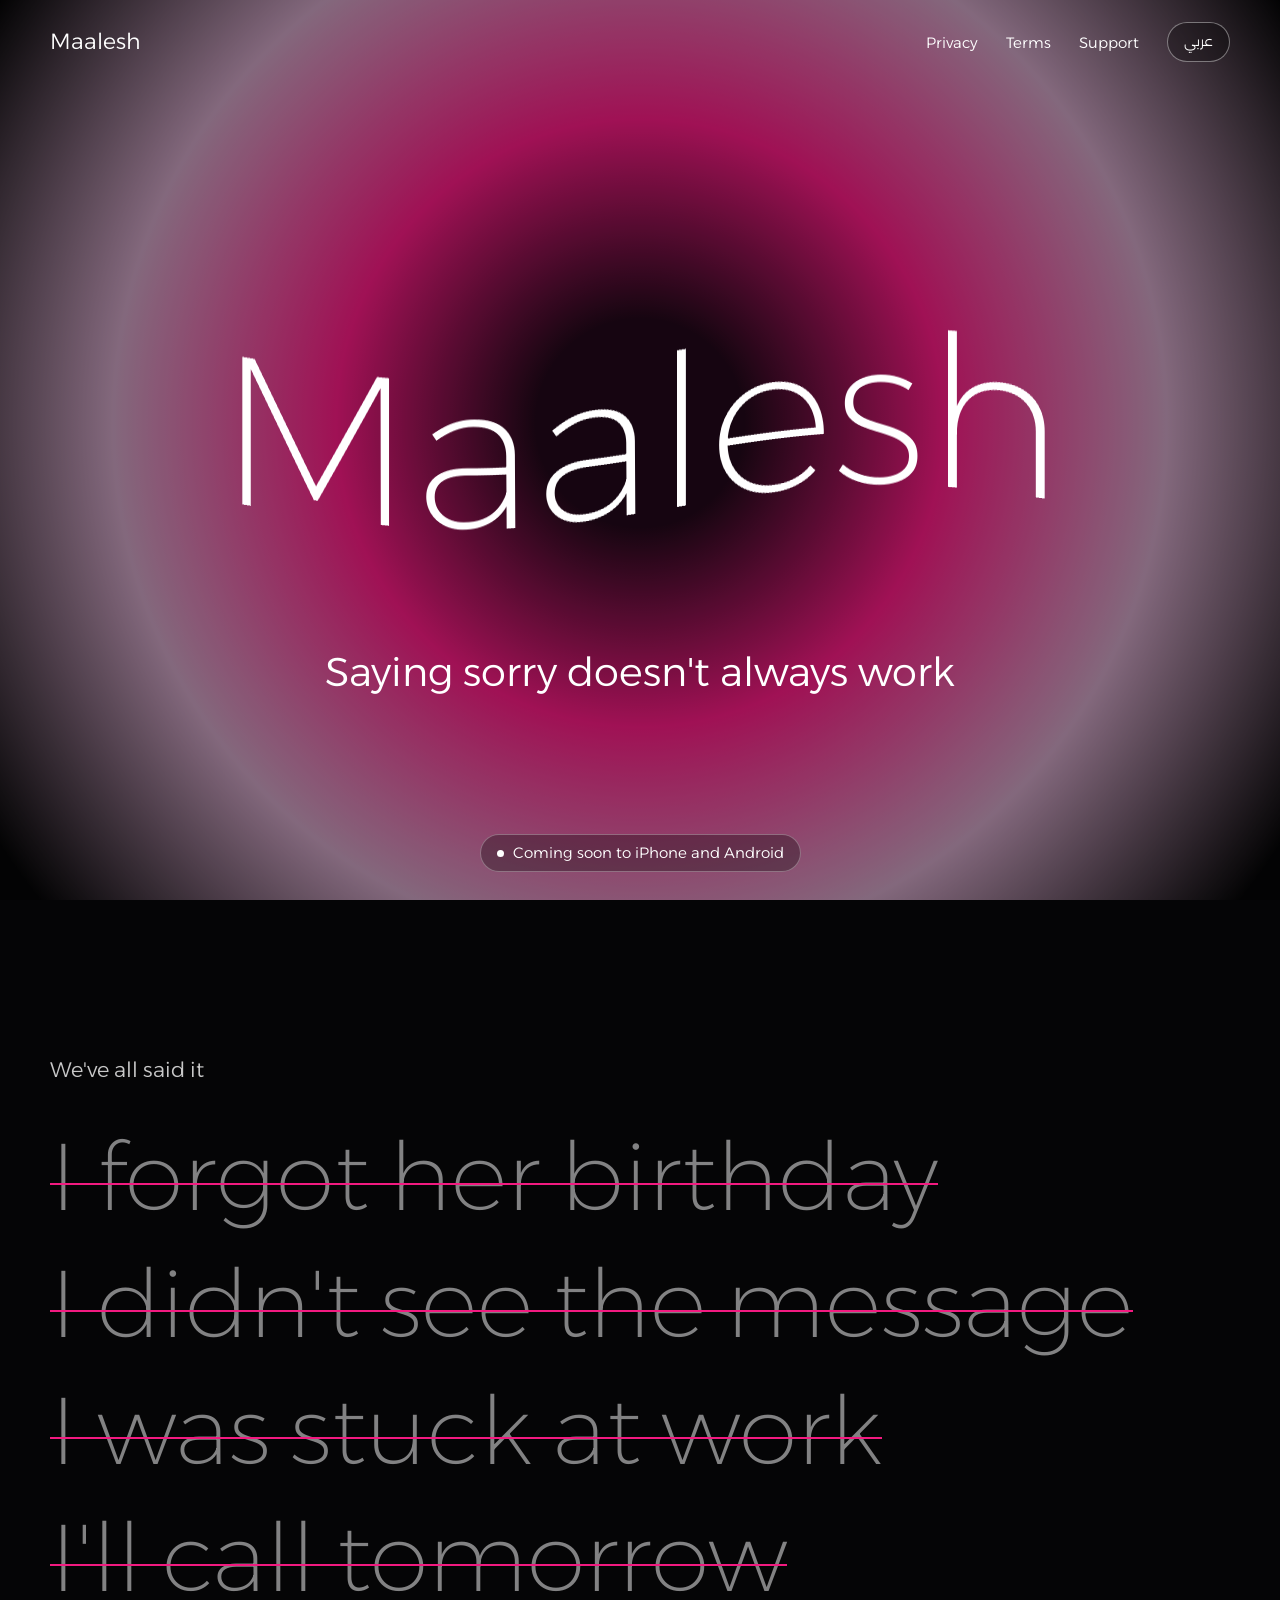
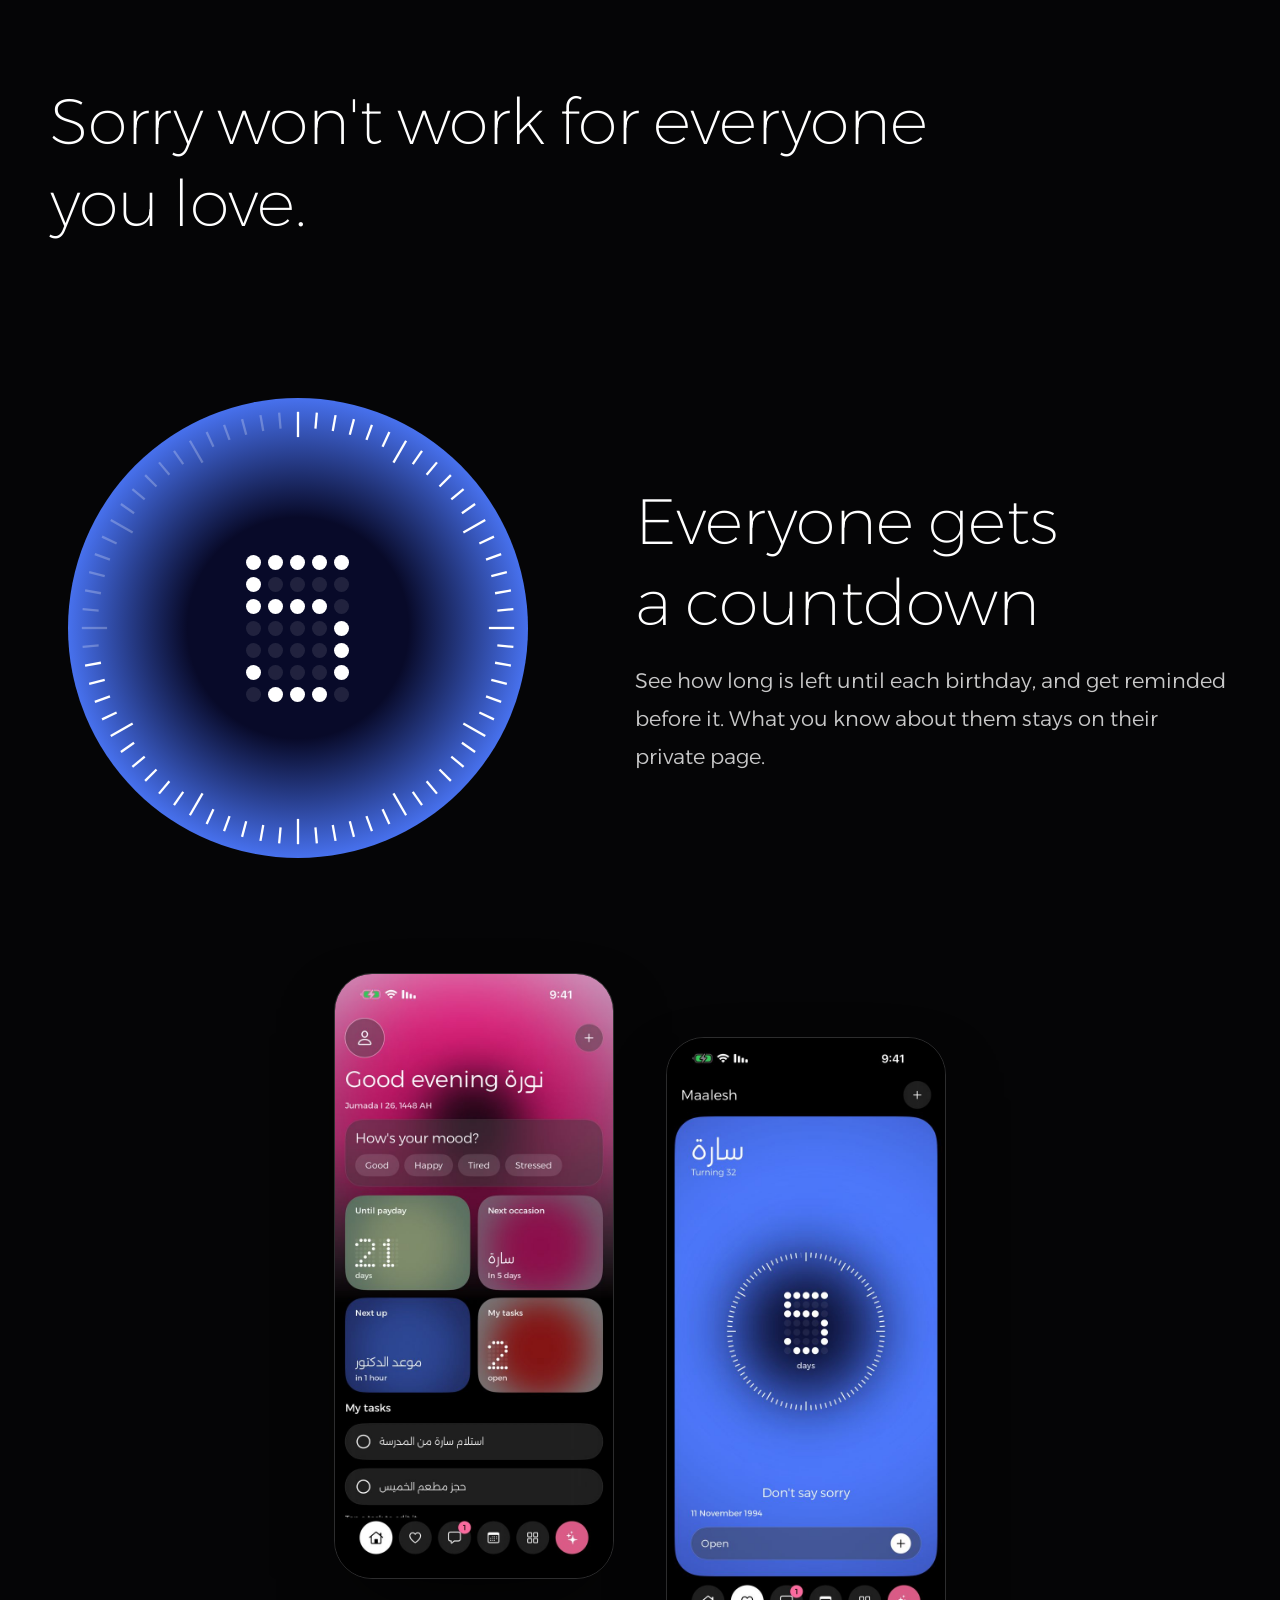
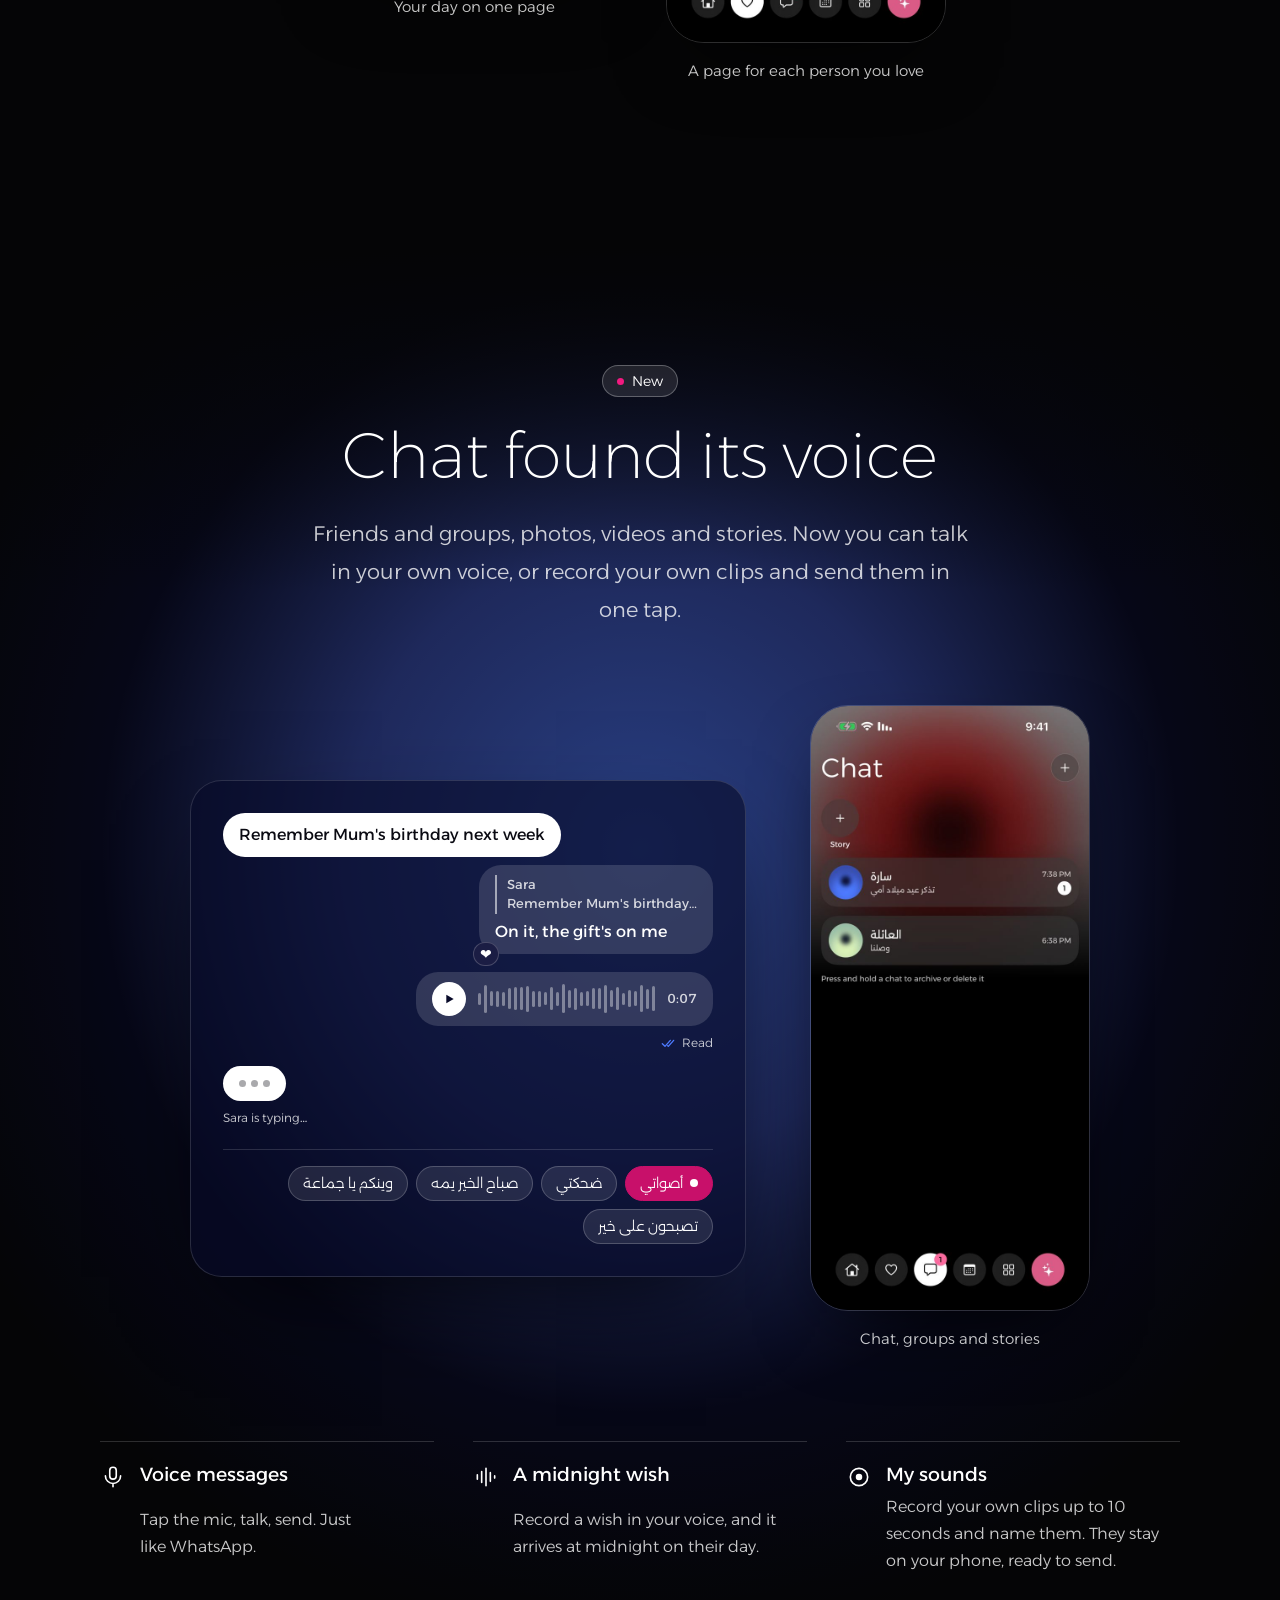
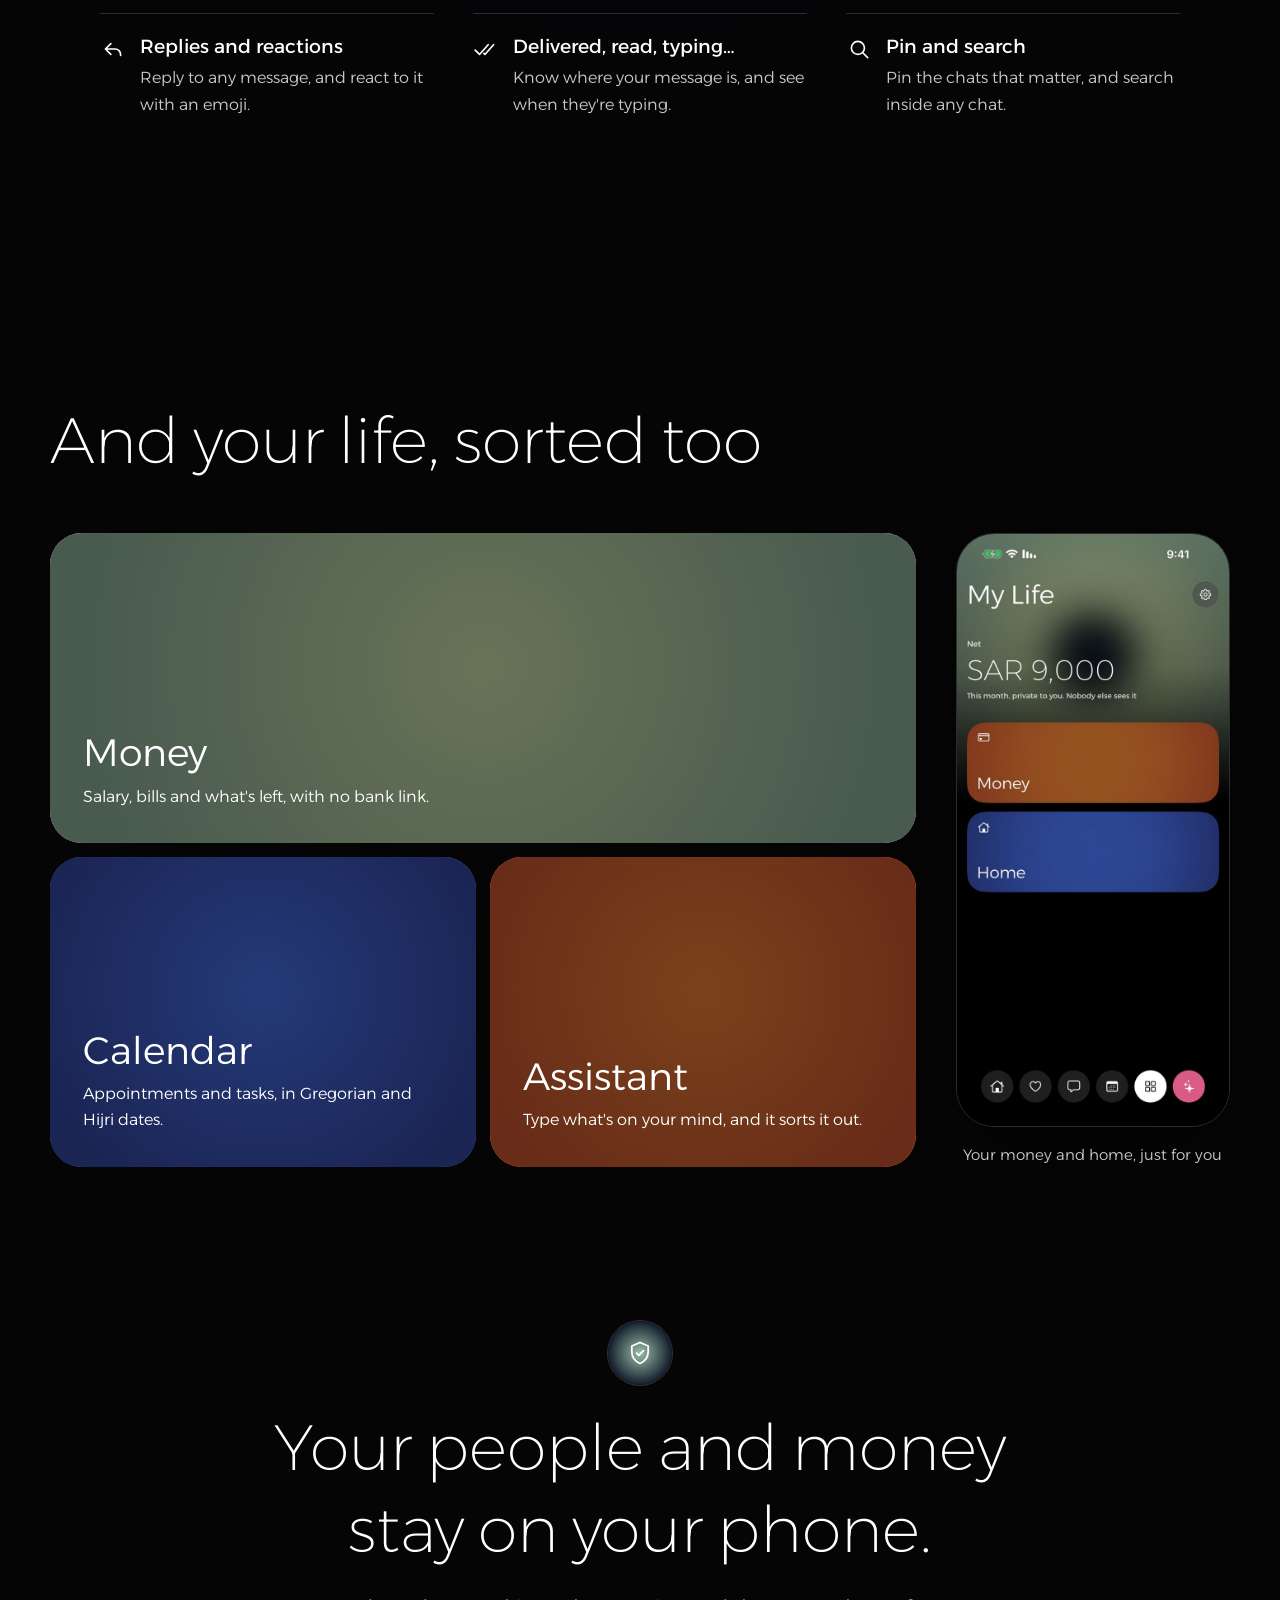
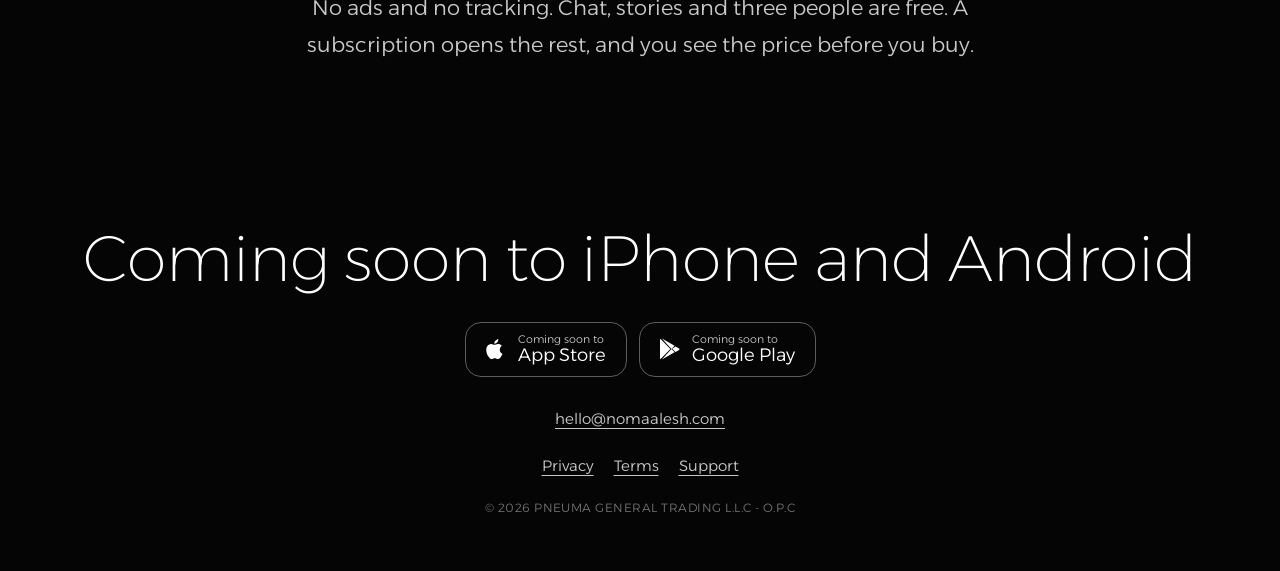
==== commit 7517d86b: "Update Maalesh website" ====
--- a/index.html
+++ b/index.html
@@ -61,7 +61,7 @@
   <header class="chat-head rv">
     <p class="new"><span class="ar">جديد</span><span class="en">New</span></p>
     <h2><span class="ar">الشات صار له صوت</span><span class="en">Chat found its voice</span></h2>
-    <p class="lead"><span class="ar">أصدقاء وقروبات، صور وفيديو وستوري. وصار تقدر تسولف بصوتك، أو ترسل مقطع جاهز بضغطة.</span><span class="en">Friends and groups, photos, videos and stories. Now you can talk in your own voice, or send a ready clip in one tap.</span></p>
+    <p class="lead"><span class="ar">أصدقاء وقروبات، صور وفيديو وستوري. وصار تقدر تسولف بصوتك، أو تسجّل مقاطعك الخاصة وترسلها بضغطة.</span><span class="en">Friends and groups, photos, videos and stories. Now you can talk in your own voice, or record your own clips and send them in one tap.</span></p>
   </header>
 
   <div class="stage">
@@ -82,12 +82,10 @@
       <p class="typing-l"><span class="ar">سارة تكتب…</span><span class="en">Sara is typing…</span></p>
       <div class="tray" lang="ar" dir="rtl">
         <span class="clip mine"><i></i>أصواتي</span>
-        <span class="clip">هلا والله</span>
-        <span class="clip">كفو والله</span>
-        <span class="clip">يا ساتر</span>
-        <span class="clip">يلا مشينا</span>
-        <span class="clip">وينك؟</span>
-        <span class="clip">على هونك</span>
+        <span class="clip">ضحكتي</span>
+        <span class="clip">صباح الخير يمه</span>
+        <span class="clip">وينكم يا جماعة</span>
+        <span class="clip">تصبحون على خير</span>
       </div>
     </div>
     <figure class="phone rv"><img class="ar" src="/shots/ar-chat.jpg" alt="الشات" loading="lazy" width="660" height="1434"><img class="en" src="/shots/en-chat.jpg" alt="Chat" loading="lazy" width="660" height="1434"><figcaption><span class="ar">شات وقروبات وستوري</span><span class="en">Chat, groups and stories</span></figcaption></figure>
@@ -95,7 +93,7 @@
 
   <ul class="feats">
     <li class="rv"><svg viewBox="0 0 24 24" aria-hidden="true"><rect x="9" y="3" width="6" height="11" rx="3"/><path d="M5 11a7 7 0 0 0 14 0M12 18v3"/></svg><h3><span class="ar">الفويس</span><span class="en">Voice messages</span></h3><p><span class="ar">اضغط المايك وتكلم وأرسل، مثل الواتساب.</span><span class="en">Tap the mic, talk, send. Just like WhatsApp.</span></p></li>
-    <li class="rv"><svg viewBox="0 0 24 24" aria-hidden="true"><path d="M4 10v4M8 7v10M12 4v16M16 8v8M20 11v2"/></svg><h3><span class="ar">مقاطع خليجية</span><span class="en">Gulf sound clips</span></h3><p><span class="ar">مقاطع قصيرة ضحك ويومية، ترسلها بضغطة.</span><span class="en">Short spoken clips, funny and everyday, sent in one tap.</span></p></li>
+    <li class="rv"><svg viewBox="0 0 24 24" aria-hidden="true"><path d="M4 10v4M8 7v10M12 4v16M16 8v8M20 11v2"/></svg><h3><span class="ar">تهنئة الساعة ١٢</span><span class="en">A midnight wish</span></h3><p><span class="ar">سجّل تهنئة بصوتك، وتوصل في يومهم الساعة ١٢ بالضبط.</span><span class="en">Record a wish in your voice, and it arrives at midnight on their day.</span></p></li>
     <li class="rv"><svg viewBox="0 0 24 24" aria-hidden="true"><circle cx="12" cy="12" r="8"/><circle cx="12" cy="12" r="3" fill="currentColor" stroke="none"/></svg><h3><span class="ar">أصواتي</span><span class="en">My sounds</span></h3><p><span class="ar">سجّل مقاطعك لين ١٠ ثواني وسمّها، تبقى على جوالك وترسلها متى ما بغيت.</span><span class="en">Record your own clips up to 10 seconds and name them. They stay on your phone, ready to send.</span></p></li>
     <li class="rv"><svg viewBox="0 0 24 24" aria-hidden="true"><path d="M10 7 5 12l5 5M5 12h9a5 5 0 0 1 5 5v1"/></svg><h3><span class="ar">رد وتفاعل</span><span class="en">Replies and reactions</span></h3><p><span class="ar">رد على أي رسالة، وتفاعل عليها بإيموجي.</span><span class="en">Reply to any message, and react to it with an emoji.</span></p></li>
     <li class="rv"><svg viewBox="0 0 24 24" aria-hidden="true"><path d="M2 13l4 4 8-9M10 16l1 1 8-9"/></svg><h3><span class="ar">وصلت، انقرأت، يكتب…</span><span class="en">Delivered, read, typing…</span></h3><p><span class="ar">تعرف وين وصلت رسالتك، وتشوف إذا الثاني يكتب.</span><span class="en">Know where your message is, and see when they're typing.</span></p></li>
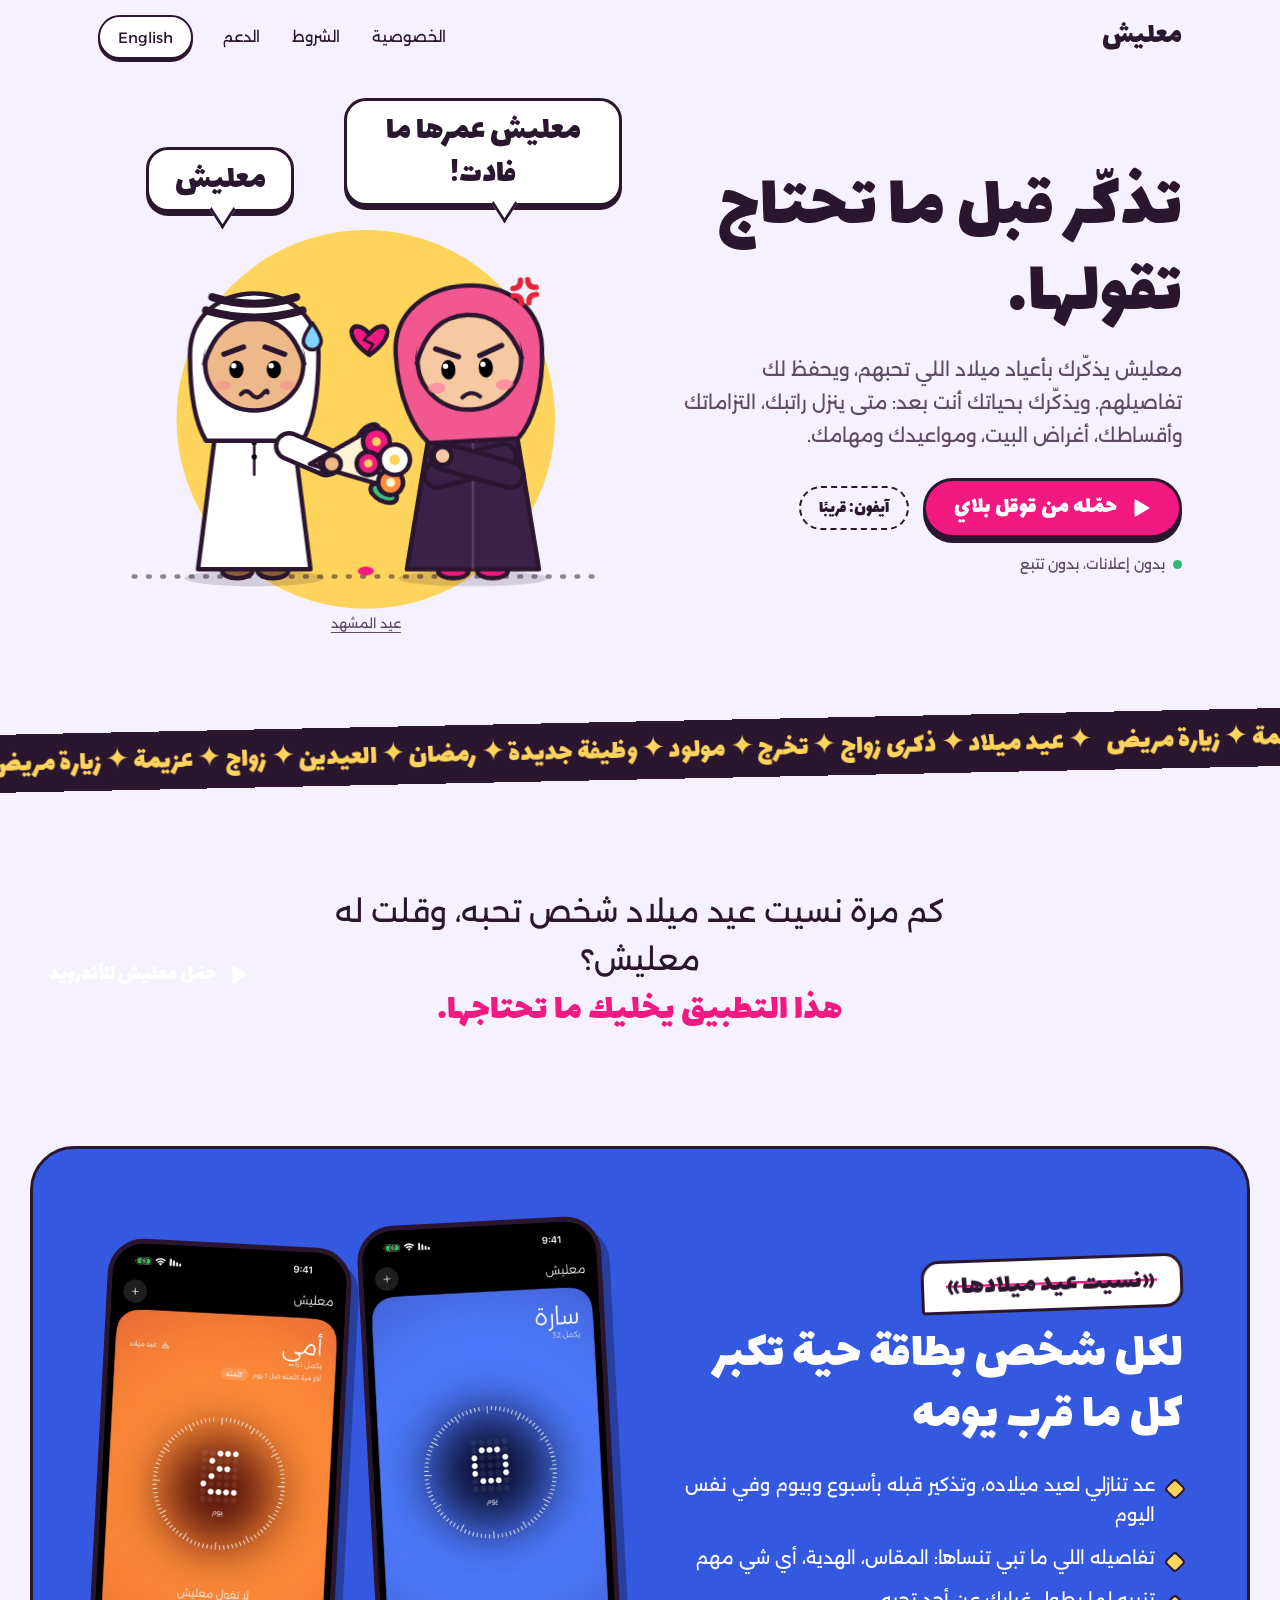
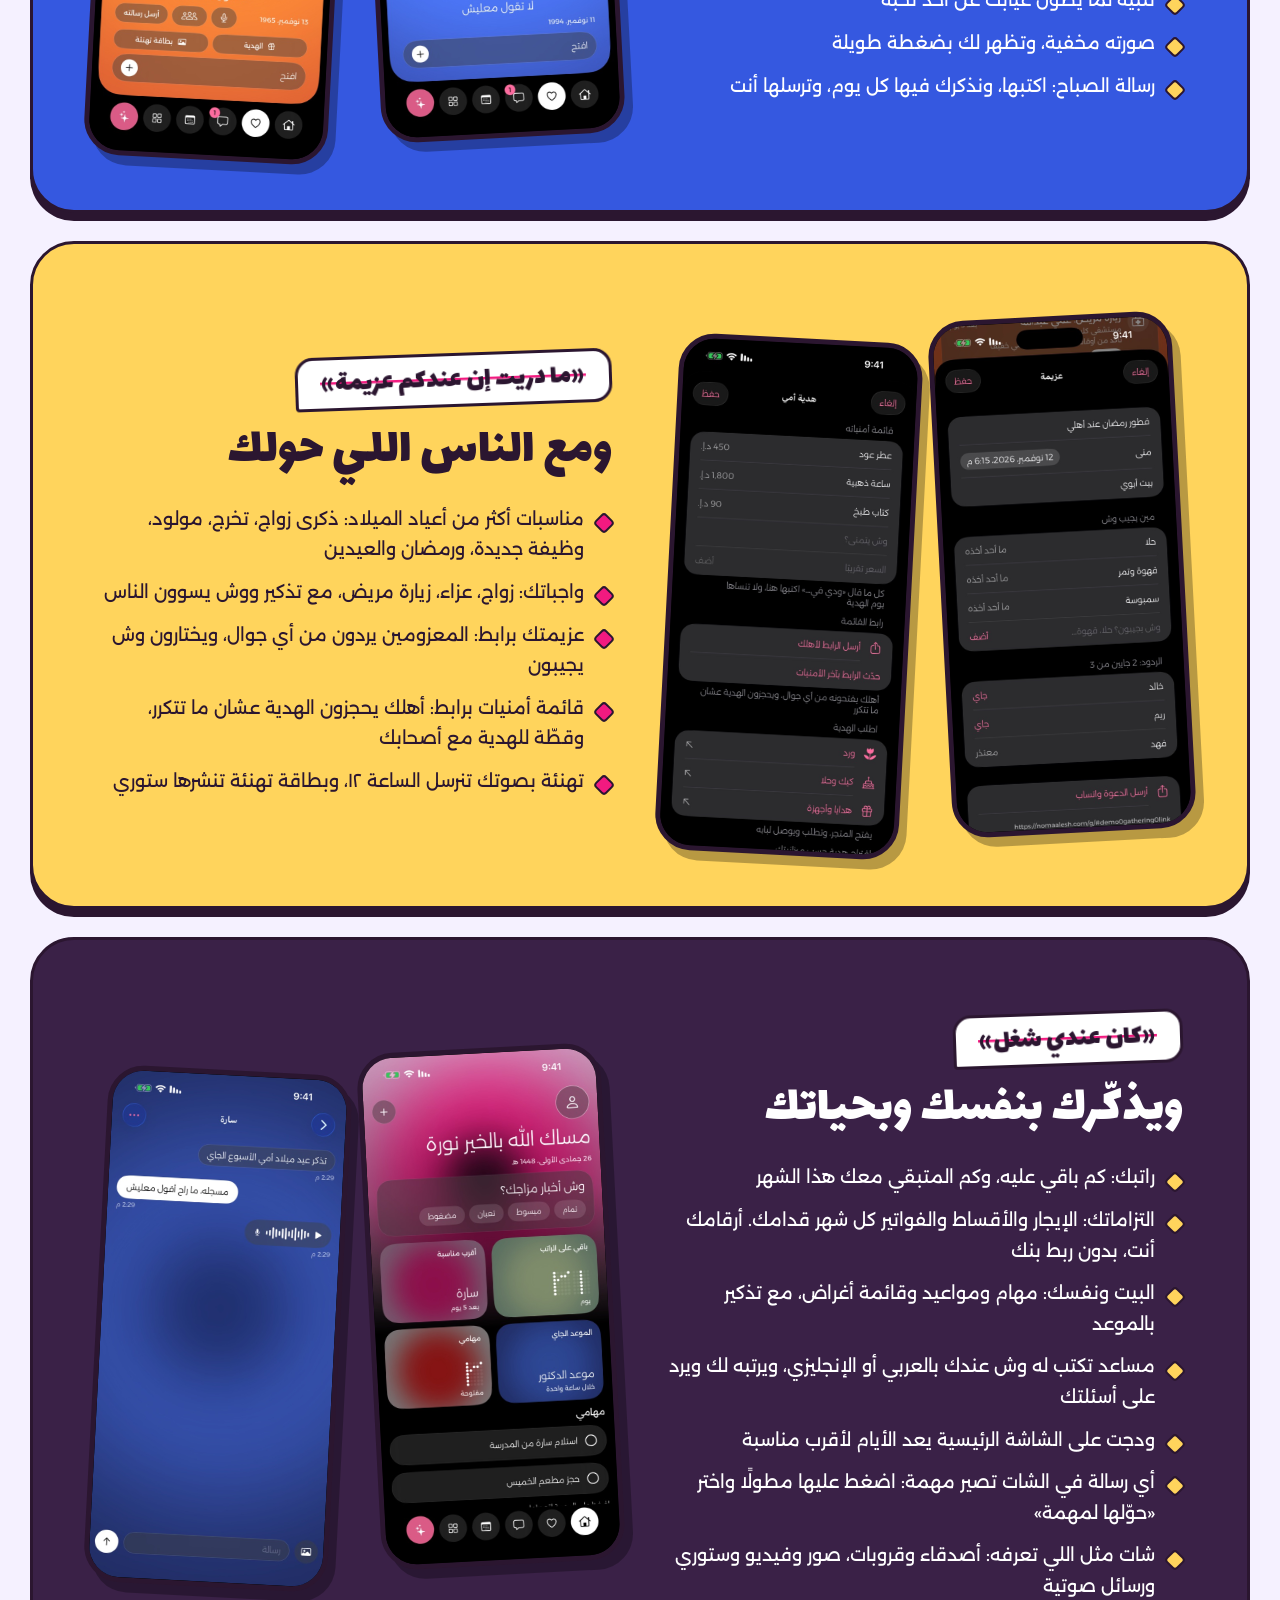
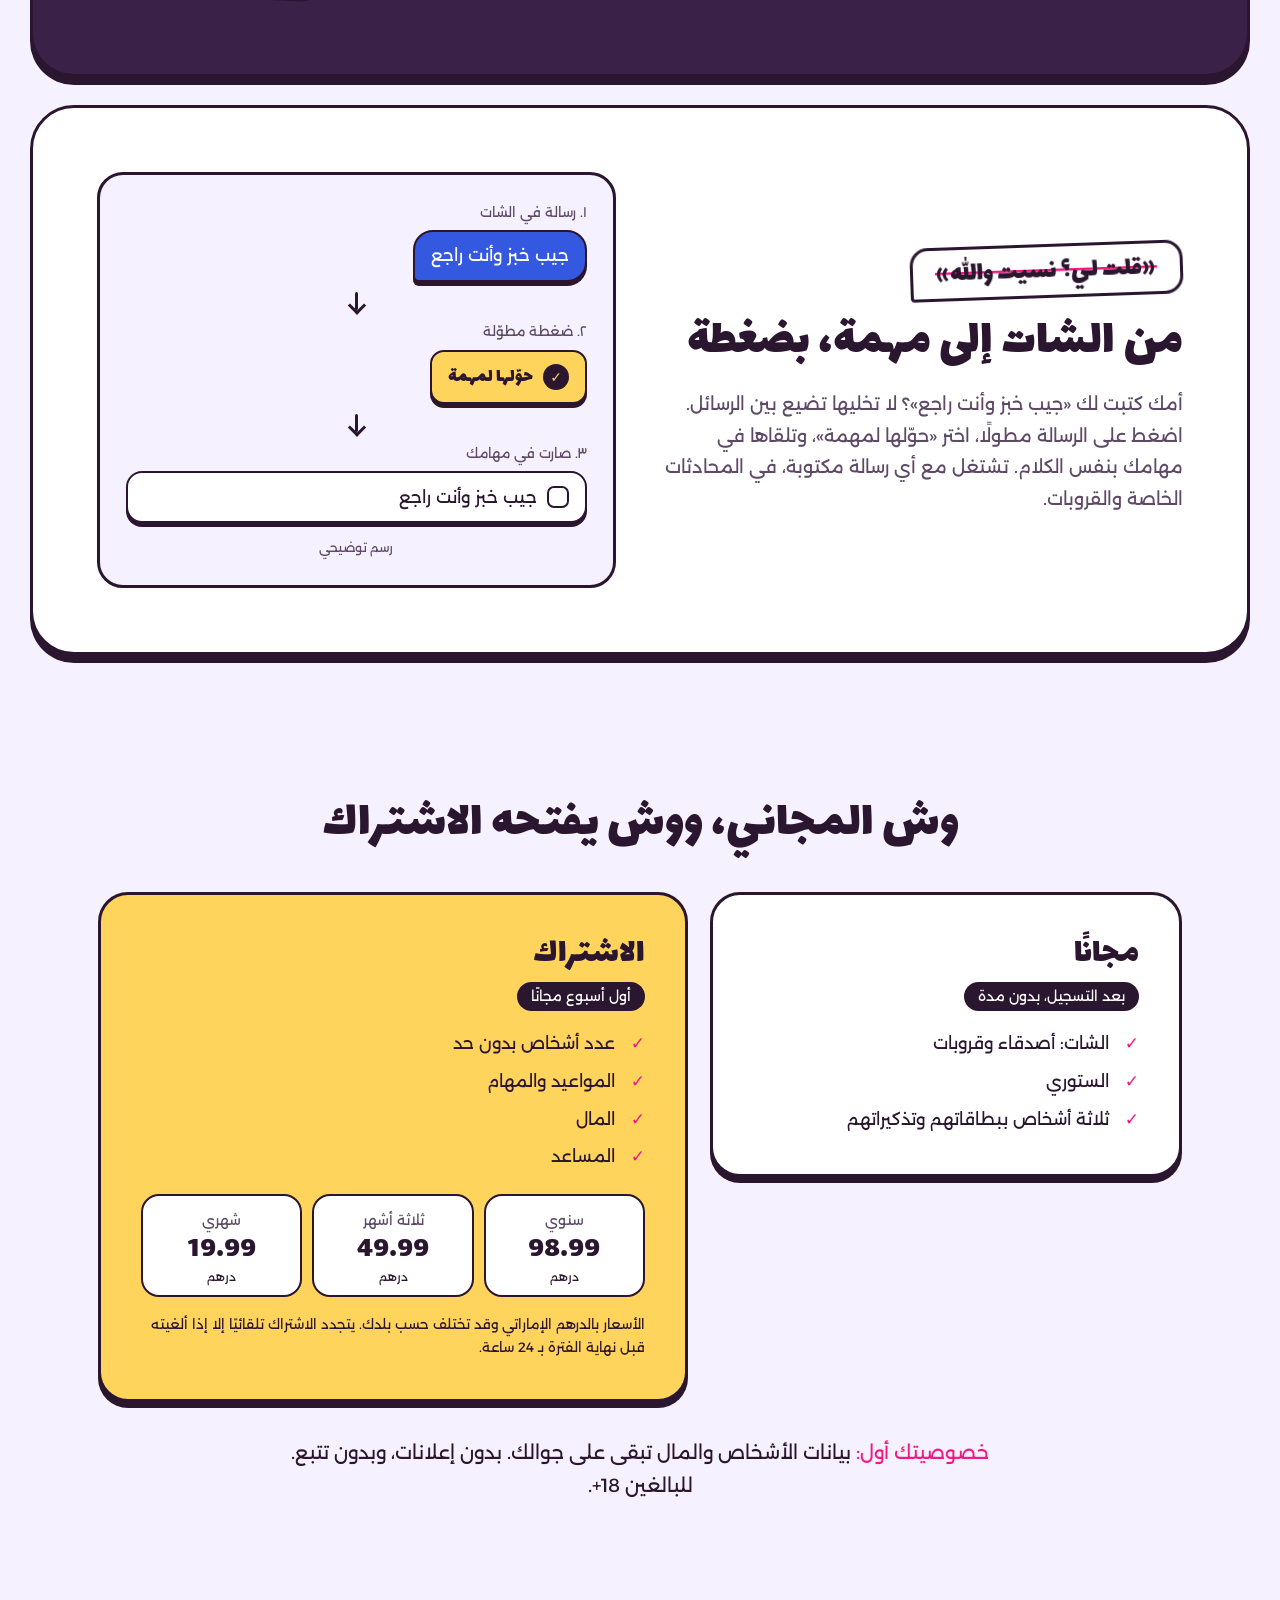
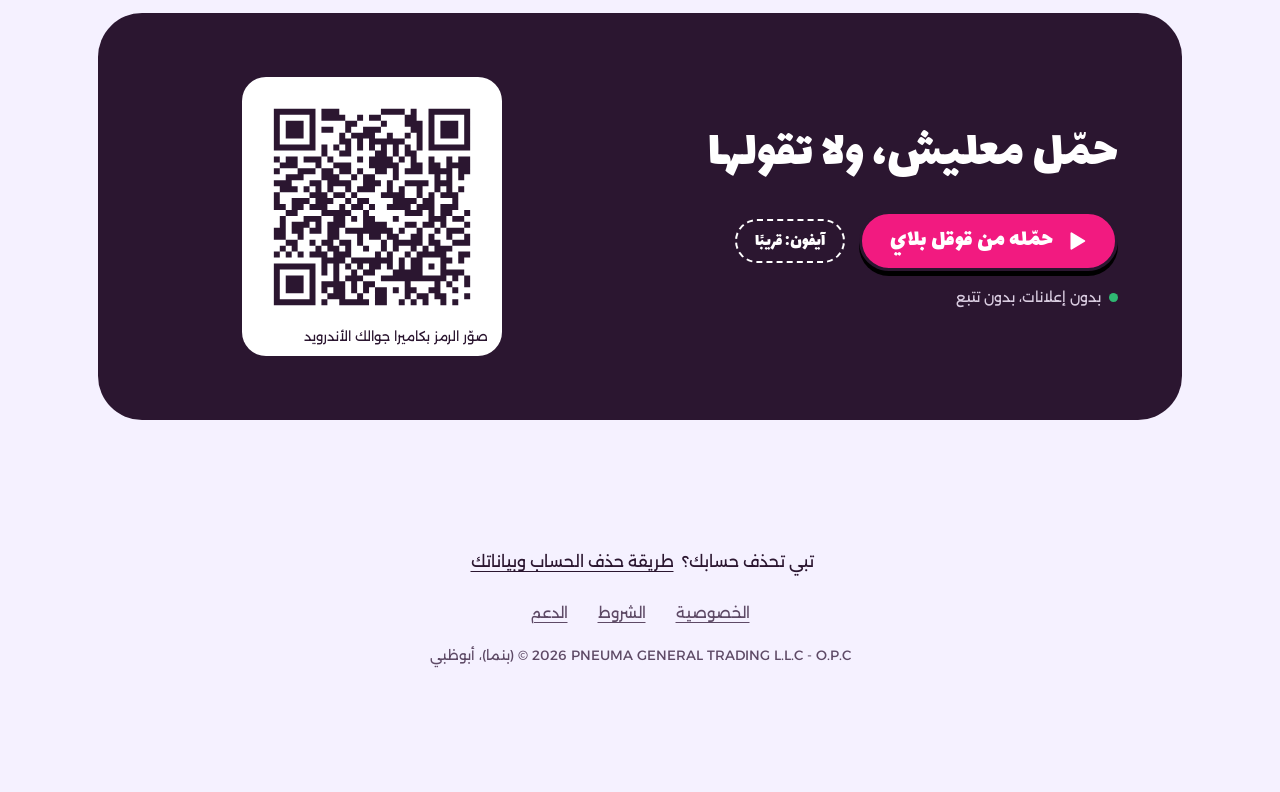
==== commit 00c44096: "New home page: Google Play download and QR, app features, chat to task, plans with Play prices Co-Au" ====
--- a/index.html
+++ b/index.html
@@ -3,134 +3,277 @@
 <head>
 <meta charset="utf-8"><meta name="viewport" content="width=device-width,initial-scale=1">
 <title>معليش - Maalesh</title>
-<meta name="description" content="معليش مو كل مره تفيد. أعياد ميلاد اللي تحبهم وتفاصيلهم ومواعيدك، وشات بالفويس والمقاطع الصوتية، في مكان واحد خاص فيك. قريبًا على آيفون وأندرويد.">
-<meta property="og:title" content="معليش - Maalesh"><meta property="og:description" content="معليش مو كل مره تفيد."><meta property="og:image" content="https://nomaalesh.com/icon.png">
+<meta name="description" content="معليش عمرها ما فادت. أعياد ميلاد اللي تحبهم وتفاصيلهم وتذكيرها، مع شات ومهام ومواعيد، في مكان واحد خاص فيك. متوفر الآن على أندرويد.">
+<meta property="og:title" content="معليش - Maalesh"><meta property="og:description" content="معليش عمرها ما فادت. تذكّر قبل ما تحتاج تقولها."><meta property="og:image" content="https://nomaalesh.com/icon.png">
+<meta name="theme-color" content="#F5F1FF">
 <link rel="icon" href="/icon.png">
-<link rel="stylesheet" href="/style.css">
+<link rel="preload" href="fonts/Lalezar-Regular.ttf" as="font" type="font/ttf" crossorigin>
+<link rel="stylesheet" href="home.css">
 </head>
-<body class="home">
+<body>
 <header class="bar">
   <a class="mark" href="/"><span class="ar">معليش</span><span class="en">Maalesh</span></a>
   <nav>
-    <a href="/privacy/"><span class="ar">الخصوصية</span><span class="en">Privacy</span></a>
-    <a href="/terms/"><span class="ar">الشروط</span><span class="en">Terms</span></a>
-    <a href="/support/"><span class="ar">الدعم</span><span class="en">Support</span></a>
-    <button id="lang" type="button"><span class="ar">EN</span><span class="en">عربي</span></button>
+    <a class="hide-s" href="/privacy/"><span class="ar">الخصوصية</span><span class="en">Privacy</span></a>
+    <a class="hide-s" href="/terms/"><span class="ar">الشروط</span><span class="en">Terms</span></a>
+    <a class="hide-s" href="/support/"><span class="ar">الدعم</span><span class="en">Support</span></a>
+    <button id="lang" type="button" aria-label="Language"><span class="ar">English</span><span class="en">عربي</span></button>
   </nav>
 </header>
 
 <main>
-<section class="hero" aria-label="معليش">
-  <div class="aura a-rose" aria-hidden="true"></div>
-  <h1 class="sr"><span class="ar">معليش</span><span class="en">Maalesh</span></h1>
-  <canvas id="word" aria-hidden="true"></canvas>
-  <p class="line"><span class="ar">مو كل مره تفيد</span><span class="en">Saying sorry doesn't always work</span></p>
-  <p class="soon"><span class="ar">قريبًا على آيفون وأندرويد</span><span class="en">Coming soon to iPhone and Android</span></p>
-</section>
-
-<section class="excuses" id="story">
-  <h2><span class="ar">كلنا قلناها</span><span class="en">We've all said it</span></h2>
-  <ul>
-    <li><span class="ar">نسيت عيد ميلادها</span><span class="en">I forgot her birthday</span></li>
-    <li><span class="ar">ما شفت الرسالة</span><span class="en">I didn't see the message</span></li>
-    <li><span class="ar">كان عندي شغل</span><span class="en">I was stuck at work</span></li>
-    <li><span class="ar">بكرة أكلمه</span><span class="en">I'll call tomorrow</span></li>
-  </ul>
-  <p class="answer"><span class="ar">معليش ما تنفع مع كل اللي تحبهم.</span><span class="en">Sorry won't work for everyone you love.</span></p>
-</section>
-
-<section class="people" id="people">
-  <div class="count">
-    <div class="dial rv">
-      <svg id="ring" viewBox="0 0 200 200" aria-hidden="true"></svg>
-      <div id="digits" aria-hidden="true"></div>
-    </div>
-    <div class="copy rv">
-      <h2><span class="ar">كل شخص له عدّه</span><span class="en">Everyone gets a countdown</span></h2>
-      <p><span class="ar">تشوف كم باقي على عيد ميلاد كل شخص، ويذكرك التطبيق قبلها. اللي تعرفه عنه يبقى في صفحته الخاصة.</span><span class="en">See how long is left until each birthday, and get reminded before it. What you know about them stays on their private page.</span></p>
-    </div>
-  </div>
-  <div class="pair">
-    <figure class="phone rv"><img class="ar" src="/shots/ar-home.jpg" alt="الصفحة الرئيسية في معليش" loading="lazy" width="660" height="1434"><img class="en" src="/shots/en-home.jpg" alt="Maalesh home page" loading="lazy" width="660" height="1434"><figcaption><span class="ar">يومك في صفحة وحدة</span><span class="en">Your day on one page</span></figcaption></figure>
-    <figure class="phone rv"><img class="ar" src="/shots/ar-person.jpg" alt="صفحة شخص" loading="lazy" width="660" height="1434"><img class="en" src="/shots/en-person.jpg" alt="A person's page" loading="lazy" width="660" height="1434"><figcaption><span class="ar">صفحة لكل شخص تحبه</span><span class="en">A page for each person you love</span></figcaption></figure>
-  </div>
-</section>
-
-<section class="chat" id="chat">
-  <div class="aura a-blue" aria-hidden="true"></div>
-  <header class="chat-head rv">
-    <p class="new"><span class="ar">جديد</span><span class="en">New</span></p>
-    <h2><span class="ar">الشات صار له صوت</span><span class="en">Chat found its voice</span></h2>
-    <p class="lead"><span class="ar">أصدقاء وقروبات، صور وفيديو وستوري. وصار تقدر تسولف بصوتك، أو تسجّل مقاطعك الخاصة وترسلها بضغطة.</span><span class="en">Friends and groups, photos, videos and stories. Now you can talk in your own voice, or record your own clips and send them in one tap.</span></p>
-  </header>
-
-  <div class="stage">
-    <div class="mock rv" aria-hidden="true">
-      <div class="msg them"><span class="ar">تذكر عيد ميلاد أمي الأسبوع الجاي</span><span class="en">Remember Mum's birthday next week</span></div>
-      <div class="msg me">
-        <span class="quote"><b><span class="ar">سارة</span><span class="en">Sara</span></b><span class="ar">تذكر عيد ميلاد أمي…</span><span class="en">Remember Mum's birthday…</span></span>
-        <span class="ar">أبشر، الهدية علي</span><span class="en">On it, the gift's on me</span>
-        <span class="react">❤️</span>
+<section class="hero">
+  <div class="scene" id="scene">
+    <svg viewBox="0 -30 600 570" role="img" aria-labelledby="scene-t">
+      <title id="scene-t">شاب جايب ورد يقول معليش، وبنت زعلانة ترد: معليش عمرها ما فادت</title>
+      <circle class="sun" cx="300" cy="330" r="212"/>
+      <path class="floor" d="M40 506H560"/>
+
+      <!-- الشاب -->
+      <g class="guy"><g class="guy-in">
+        <ellipse class="shade" cx="175" cy="508" rx="78" ry="9"/>
+        <ellipse class="ln" cx="156" cy="500" rx="17" ry="8" fill="#8A5A3C"/>
+        <ellipse class="ln" cx="196" cy="500" rx="17" ry="8" fill="#8A5A3C"/>
+        <path class="ln" d="M130 356C130 326 220 326 220 356L238 498H112Z" fill="#fff"/>
+        <path class="thin" d="M175 338V392"/><circle cx="175" cy="356" r="3"/><circle cx="175" cy="372" r="3"/>
+        <path class="ln" d="M103 258C103 166 247 166 247 258C247 304 240 336 229 354H121C110 336 103 304 103 258Z" fill="#fff"/>
+        <ellipse class="ln" cx="175" cy="268" rx="55" ry="52" fill="#EDB98A"/>
+        <path d="M119 268C119 166 231 166 231 268C219 228 196 217 175 217C154 217 131 228 119 268Z" fill="#fff"/>
+        <path class="ln" d="M119 268C131 228 154 217 175 217C196 217 219 228 231 268" fill="none"/>
+        <path class="agal" d="M121 208Q175 224 229 208"/><path class="agal" d="M128 193Q175 208 222 193"/>
+        <path class="brow" d="M141 257L163 249"/><path class="brow" d="M209 257L187 249"/>
+        <ellipse cx="155" cy="274" rx="8" ry="10"/><ellipse cx="197" cy="274" rx="8" ry="10"/>
+        <circle cx="152" cy="270" r="3" fill="#fff"/><circle cx="194" cy="270" r="3" fill="#fff"/>
+        <ellipse cx="140" cy="292" rx="9" ry="5" fill="#F58F8F" opacity=".6"/><ellipse cx="212" cy="292" rx="9" ry="5" fill="#F58F8F" opacity=".6"/>
+        <path class="mouth m-smile" d="M163 299q12 10 24 0"/>
+        <path class="mouth m-wavy" d="M160 302q6-7 12 0t12 0t6-2"/>
+        <path class="sweat" d="M240 222c7 10 10 15 10 20a10 10 0 0 1-20 0c0-5 3-10 10-20Z"/>
+        <path class="arm-o" d="M214 360L256 378"/><path class="arm-i" d="M214 360L256 378" stroke="#fff"/>
+        <g transform="translate(262 380)"><g class="bq">
+          <ellipse class="ln" cx="-22" cy="-46" rx="9" ry="16" fill="#3DBE7B" transform="rotate(-35 -22 -46)"/>
+          <ellipse class="ln" cx="44" cy="-50" rx="9" ry="16" fill="#3DBE7B" transform="rotate(40 44 -50)"/>
+          <path class="ln" d="M-5 24L-26-42L36-52Z" fill="#FFF3D6"/>
+          <circle class="ln" cx="-14" cy="-54" r="15" fill="#F21A80"/><circle cx="-14" cy="-54" r="5" fill="#FFD45C"/>
+          <circle class="ln" cx="34" cy="-60" r="14" fill="#FF8C38"/><circle cx="34" cy="-60" r="5" fill="#FFF3D6"/>
+          <circle class="ln" cx="10" cy="-70" r="17" fill="#fff"/><circle cx="10" cy="-70" r="6" fill="#FFD45C"/>
+          <circle class="ln" cx="8" cy="-40" r="13" fill="#F21A80"/><circle cx="8" cy="-40" r="4.5" fill="#FFD45C"/>
+          <path class="ln" d="M-10 4L10 0L6 12L-8 14Z" fill="#F21A80"/>
+        </g></g>
+        <circle class="ln" cx="262" cy="380" r="10" fill="#EDB98A"/>
+      </g></g>
+
+      <!-- القلب -->
+      <g transform="translate(304 226)"><g class="heart">
+        <path class="ln" d="M0 8C-18-12-34 8 0 32C34 8 18-12 0 8Z" fill="#F21A80"/>
+        <path class="thin" d="M0 8L-6 15L4 20L-2 30" stroke="#fff"/>
+      </g></g>
+      <ellipse class="petal" cx="300" cy="500" rx="9" ry="5" fill="#F21A80"/>
+
+      <!-- البنت -->
+      <g class="girl">
+        <ellipse class="shade" cx="420" cy="508" rx="84" ry="9"/>
+        <g transform="translate(398 500)"><ellipse class="ln foot" cx="0" cy="0" rx="17" ry="8" fill="#F21A80"/></g>
+        <ellipse class="ln" cx="442" cy="500" rx="17" ry="8" fill="#F21A80"/>
+        <path class="ln" d="M370 352C370 322 470 322 470 352L494 498H346Z" fill="#3A2147"/>
+        <path d="M420 338V498" stroke="#5B3A6E" stroke-width="3" fill="none"/>
+        <g class="g-head">
+          <path class="ln" d="M338 252C338 156 502 156 502 252C502 302 486 338 470 354H370C354 338 338 302 338 252Z" fill="#F2578F"/>
+          <ellipse class="ln" cx="420" cy="264" rx="58" ry="55" fill="#F7C9A3"/>
+          <path d="M361 264C361 160 479 160 479 264C466 224 442 213 420 213C398 213 374 224 361 264Z" fill="#F2578F"/>
+          <path class="ln" d="M361 264C374 224 398 213 420 213C442 213 466 224 479 264" fill="none"/>
+          <path class="brow" d="M383 249L408 259"/><path class="brow" d="M457 249L432 259"/>
+          <g class="g-closed"><path class="mouth" d="M388 272q10 8 20 0"/><path class="mouth" d="M432 272q10 8 20 0"/></g>
+          <g class="g-open">
+            <ellipse cx="396" cy="273" rx="8" ry="11"/><ellipse cx="438" cy="273" rx="8" ry="11"/>
+            <circle cx="393" cy="269" r="3" fill="#fff"/><circle cx="435" cy="269" r="3" fill="#fff"/>
+          </g>
+          <ellipse cx="382" cy="293" rx="10" ry="6" fill="#FF7FA0" opacity=".75"/><ellipse cx="458" cy="293" rx="10" ry="6" fill="#FF7FA0" opacity=".75"/>
+          <path class="mouth m-pout" d="M410 305q10-9 20 0"/>
+          <ellipse class="m-talk" cx="420" cy="304" rx="9" ry="7"/>
+          <g transform="translate(486 190)"><path class="vein" d="M-13-4q9 0 9-9M4-13q0 9 9 9M13 4q-9 0-9 9M-4 13q0-9-9-9"/></g>
+          
+        </g>
+        <path class="arm-o" d="M380 392L454 372"/><path class="arm-i" d="M380 392L454 372" stroke="#3A2147"/>
+        <path class="arm-o" d="M388 372L462 392"/><path class="arm-i" d="M388 372L462 392" stroke="#3A2147"/>
+        <circle class="ln" cx="386" cy="371" r="10" fill="#F7C9A3"/>
+      </g>
+    </svg>
+    <p class="bubble b1" aria-hidden="true"><span class="ar">معليش</span><span class="en">Sorry…</span></p>
+    <p class="bubble b2" aria-hidden="true"><span class="ar">معليش عمرها ما فادت!</span><span class="en">Sorry never fixed anything!</span></p>
+    <button class="replay" id="replay" type="button"><span class="ar">عيد المشهد</span><span class="en">Replay</span></button>
+  </div>
+
+  <div class="hero-copy">
+    <h1><span class="ar">تذكّر قبل ما تحتاج تقولها.</span><span class="en">Remember, so you never have to say it.</span></h1>
+    <p class="lead"><span class="ar">معليش يذكّرك بأعياد ميلاد اللي تحبهم، ويحفظ لك تفاصيلهم. ويذكّرك بحياتك أنت بعد: متى ينزل راتبك، التزاماتك وأقساطك، أغراض البيت، ومواعيدك ومهامك.</span><span class="en">Maalesh reminds you of the birthdays of the people you love and keeps their details. It reminds you of your own life too: when your salary lands, your bills and instalments, the home list, your appointments and tasks.</span></p>
+    <div class="cta-row" id="hero-cta">
+      <a class="btn play-btn" href="https://play.google.com/store/apps/details?id=com.maalesh.app" target="_blank" rel="noopener">
+        <svg viewBox="0 0 24 24" aria-hidden="true"><path d="M6 3.5v17a1 1 0 0 0 1.5.9l14-8.5a1 1 0 0 0 0-1.8l-14-8.5A1 1 0 0 0 6 3.5Z"/></svg>
+        <span class="ar">حمّله من قوقل بلاي</span><span class="en">Get it on Google Play</span>
+      </a>
+      <span class="chip"><span class="ar">آيفون: قريبًا</span><span class="en">iPhone: coming soon</span></span>
+    </div>
+    <p class="trust"><span class="ar">بدون إعلانات، بدون تتبع</span><span class="en">No ads, no tracking</span></p>
+  </div>
+</section>
+
+<div class="ticker" aria-hidden="true"><div class="ticker-in">
+  <span class="ar">عيد ميلاد ✦ ذكرى زواج ✦ تخرج ✦ مولود ✦ وظيفة جديدة ✦ رمضان ✦ العيدين ✦ زواج ✦ عزيمة ✦ زيارة مريض ✦ </span><span class="ar">عيد ميلاد ✦ ذكرى زواج ✦ تخرج ✦ مولود ✦ وظيفة جديدة ✦ رمضان ✦ العيدين ✦ زواج ✦ عزيمة ✦ زيارة مريض ✦ </span>
+  <span class="en">Birthdays ✦ Anniversaries ✦ Graduations ✦ New babies ✦ New jobs ✦ Ramadan ✦ Both Eids ✦ Weddings ✦ Gatherings ✦ Hospital visits ✦ </span><span class="en">Birthdays ✦ Anniversaries ✦ Graduations ✦ New babies ✦ New jobs ✦ Ramadan ✦ Both Eids ✦ Weddings ✦ Gatherings ✦ Hospital visits ✦ </span>
+</div></div>
+
+<section class="intro rv">
+  <p><span class="ar">كم مرة نسيت عيد ميلاد شخص تحبه، وقلت له معليش؟<br><b>هذا التطبيق يخليك ما تحتاجها.</b></span><span class="en">How often have you forgotten the birthday of someone you love, then said sorry?<br><b>Maalesh means you won't need to.</b></span></p>
+</section>
+
+<section class="feat f-blue" id="people">
+  <div class="feat-copy">
+    <p class="excuse rv"><s><span class="ar">«نسيت عيد ميلادها»</span><span class="en">“I forgot her birthday”</span></s></p>
+    <h2 class="rv"><span class="ar">لكل شخص بطاقة حية تكبر كل ما قرب يومه</span><span class="en">Every person gets a living card that grows as their day gets closer</span></h2>
+    <ul class="rv">
+      <li><span class="ar">عد تنازلي لعيد ميلاده، وتذكير قبله بأسبوع وبيوم وفي نفس اليوم</span><span class="en">A birthday countdown, with reminders a week before, a day before and on the day</span></li>
+      <li><span class="ar">تفاصيله اللي ما تبي تنساها: المقاس، الهدية، أي شي مهم</span><span class="en">The details you never want to forget: sizes, gift ideas, anything important</span></li>
+      <li><span class="ar">تنبيه لما يطول غيابك عن أحد تحبه</span><span class="en">A nudge when you haven't talked to someone in a while</span></li>
+      <li><span class="ar">صورته مخفية، وتظهر لك بضغطة طويلة</span><span class="en">Their photo stays hidden until you press and hold</span></li>
+      <li><span class="ar">رسالة الصباح: اكتبها، ونذكرك فيها كل يوم، وترسلها أنت</span><span class="en">Morning message: write it, we remind you every day, and you send it yourself</span></li>
+    </ul>
+  </div>
+  <div class="phones">
+    <figure class="phone rv"><img class="ar" src="shots/ar-people.jpg" alt="بطاقة سارة وعد تنازلي لعيد ميلادها" loading="lazy" width="600" height="1304"><img class="en" src="shots/en-people.jpg" alt="Sara's card with a birthday countdown" loading="lazy" width="600" height="1304"></figure>
+    <figure class="phone rv"><img src="shots/ar-person.jpg" alt="بطاقة الأم: آخر مرة كلمته، الهدية، بطاقة تهنئة" loading="lazy" width="600" height="1304"></figure>
+  </div>
+</section>
+
+<section class="feat f-sun" id="around">
+  <div class="feat-copy">
+    <p class="excuse rv"><s><span class="ar">«ما دريت إن عندكم عزيمة»</span><span class="en">“Nobody told me about the dinner”</span></s></p>
+    <h2 class="rv"><span class="ar">ومع الناس اللي حولك</span><span class="en">With the people around you</span></h2>
+    <ul class="rv">
+      <li><span class="ar">مناسبات أكثر من أعياد الميلاد: ذكرى زواج، تخرج، مولود، وظيفة جديدة، ورمضان والعيدين</span><span class="en">More than birthdays: anniversaries, graduations, new babies, new jobs, Ramadan and both Eids</span></li>
+      <li><span class="ar">واجباتك: زواج، عزاء، زيارة مريض، مع تذكير ووش يسوون الناس</span><span class="en">Social duties: weddings, condolences, hospital visits, with reminders and what people usually do</span></li>
+      <li><span class="ar">عزيمتك برابط: المعزومين يردون من أي جوال، ويختارون وش يجيبون</span><span class="en">Gatherings by link: guests answer from any phone and pick what to bring</span></li>
+      <li><span class="ar">قائمة أمنيات برابط: أهلك يحجزون الهدية عشان ما تتكرر، وقطّة للهدية مع أصحابك</span><span class="en">A wish list by link: family reserves gifts so nothing is bought twice, plus a group gift pool</span></li>
+      <li><span class="ar">تهنئة بصوتك تنرسل الساعة ١٢، وبطاقة تهنئة تنشرها ستوري</span><span class="en">A voice wish sent at midnight, and a greeting card to share as a story</span></li>
+    </ul>
+  </div>
+  <div class="phones">
+    <figure class="phone rv"><img src="shots/ar-gathering.jpg" alt="عزيمة برابط: مين يجيب وش، وردود المعزومين" loading="lazy" width="600" height="1304"></figure>
+    <figure class="phone rv"><img src="shots/ar-gifts.jpg" alt="قائمة أمنيات برابط يحجز منها الأهل" loading="lazy" width="600" height="1304"></figure>
+  </div>
+</section>
+
+<section class="feat f-ink" id="life">
+  <div class="feat-copy">
+    <p class="excuse rv"><s><span class="ar">«كان عندي شغل»</span><span class="en">“I was stuck at work”</span></s></p>
+    <h2 class="rv"><span class="ar">ويذكّرك بنفسك وبحياتك</span><span class="en">And it reminds you of yourself, and your own life</span></h2>
+    <ul class="rv">
+      <li><span class="ar">راتبك: كم باقي عليه، وكم المتبقي معك هذا الشهر</span><span class="en">Your salary: days left until it lands, and what you have left this month</span></li>
+      <li><span class="ar">التزاماتك: الإيجار والأقساط والفواتير كل شهر قدامك. أرقامك أنت، بدون ربط بنك</span><span class="en">Your obligations: rent, instalments and bills in front of you every month. Your own numbers, with no bank link</span></li>
+      <li><span class="ar">البيت ونفسك: مهام ومواعيد وقائمة أغراض، مع تذكير بالموعد</span><span class="en">Home and you: tasks, appointments and a shopping list, with a reminder for each appointment</span></li>
+      <li><span class="ar">مساعد تكتب له وش عندك بالعربي أو الإنجليزي، ويرتبه لك ويرد على أسئلتك</span><span class="en">An assistant: tell it what is on your plate in Arabic or English, it sorts it out and answers your questions</span></li>
+      <li><span class="ar">ودجت على الشاشة الرئيسية يعد الأيام لأقرب مناسبة</span><span class="en">A home screen widget counting down to the next occasion</span></li>
+      <li><span class="ar">أي رسالة في الشات تصير مهمة: اضغط عليها مطولًا واختر «حوّلها لمهمة»</span><span class="en">Any chat message can become a task: press and hold it, then choose “Make it a task”</span></li>
+      <li><span class="ar">شات مثل اللي تعرفه: أصدقاء وقروبات، صور وفيديو وستوري ورسائل صوتية</span><span class="en">Chat the way you know it: friends and groups, photos, videos, stories and voice messages</span></li>
+    </ul>
+  </div>
+  <div class="phones">
+    <figure class="phone rv"><img class="ar" src="shots/ar-home.jpg" alt="الصفحة الرئيسية: أقرب مناسبة، الموعد الجاي، المهام" loading="lazy" width="600" height="1304"><img class="en" src="shots/en-home.jpg" alt="Home: next occasion, next appointment, tasks" loading="lazy" width="600" height="1304"></figure>
+    <figure class="phone rv"><img class="ar" src="shots/ar-chat.jpg" alt="محادثة فيها رسالة صوتية" loading="lazy" width="600" height="1304"><img class="en" src="shots/en-chat.jpg" alt="Chat list with a story" loading="lazy" width="600" height="1304"></figure>
+  </div>
+</section>
+
+<section class="totask" id="chat-to-task">
+  <div class="totask-copy">
+    <p class="excuse rv"><s><span class="ar">«قلت لي؟ نسيت والله»</span><span class="en">“You told me? I forgot”</span></s></p>
+    <h2 class="rv"><span class="ar">من الشات إلى مهمة، بضغطة</span><span class="en">From chat to task, in one press</span></h2>
+    <p class="totask-lead rv"><span class="ar">أمك كتبت لك «جيب خبز وأنت راجع»؟ لا تخليها تضيع بين الرسائل. اضغط على الرسالة مطولًا، اختر «حوّلها لمهمة»، وتلقاها في مهامك بنفس الكلام. تشتغل مع أي رسالة مكتوبة، في المحادثات الخاصة والقروبات.</span><span class="en">Your mother wrote “bring bread on your way home”? Don't let it sink under other messages. Press and hold the message, choose “Make it a task”, and it lands in your tasks with the same words. It works with any written message, in private chats and groups.</span></p>
+  </div>
+  <div class="totask-demo rv" role="img" aria-label="رسم توضيحي: رسالة في الشات تتحول إلى مهمة. Illustration: a chat message becomes a task.">
+    <div class="tt-step">
+      <small><span class="ar">١. رسالة في الشات</span><span class="en">1. A chat message</span></small>
+      <p class="tt-msg"><span class="ar">جيب خبز وأنت راجع</span><span class="en">Bring bread on your way home</span></p>
+    </div>
+    <span class="tt-arrow" aria-hidden="true"></span>
+    <div class="tt-step">
+      <small><span class="ar">٢. ضغطة مطوّلة</span><span class="en">2. Press and hold</span></small>
+      <p class="tt-menu"><span>✓</span><span class="ar">حوّلها لمهمة</span><span class="en">Make it a task</span></p>
+    </div>
+    <span class="tt-arrow" aria-hidden="true"></span>
+    <div class="tt-step">
+      <small><span class="ar">٣. صارت في مهامك</span><span class="en">3. Now in your tasks</span></small>
+      <p class="tt-task"><i aria-hidden="true"></i><span class="ar">جيب خبز وأنت راجع</span><span class="en">Bring bread on your way home</span></p>
+    </div>
+    <p class="tt-note"><span class="ar">رسم توضيحي</span><span class="en">Illustration</span></p>
+  </div>
+</section>
+
+<section class="plans" id="plans">
+  <h2 class="rv"><span class="ar">وش المجاني، ووش يفتحه الاشتراك</span><span class="en">What's free, and what a subscription opens</span></h2>
+  <div class="plan-grid">
+    <article class="plan rv">
+      <h3><span class="ar">مجانًا</span><span class="en">Free</span></h3>
+      <p class="plan-note"><span class="ar">بعد التسجيل، بدون مدة</span><span class="en">After sign-in, with no time limit</span></p>
+      <ul>
+        <li><span class="ar">الشات: أصدقاء وقروبات</span><span class="en">Chat: friends and groups</span></li>
+        <li><span class="ar">الستوري</span><span class="en">Stories</span></li>
+        <li><span class="ar">ثلاثة أشخاص ببطاقاتهم وتذكيراتهم</span><span class="en">Three people, with their cards and reminders</span></li>
+      </ul>
+    </article>
+    <article class="plan plan-paid rv">
+      <h3><span class="ar">الاشتراك</span><span class="en">Subscription</span></h3>
+      <p class="plan-note"><span class="ar">أول أسبوع مجانًا</span><span class="en">First week free</span></p>
+      <ul>
+        <li><span class="ar">عدد أشخاص بدون حد</span><span class="en">Unlimited people</span></li>
+        <li><span class="ar">المواعيد والمهام</span><span class="en">Calendar and tasks</span></li>
+        <li><span class="ar">المال</span><span class="en">Money</span></li>
+        <li><span class="ar">المساعد</span><span class="en">The assistant</span></li>
+      </ul>
+      <dl class="prices">
+        <div><dt><span class="ar">سنوي</span><span class="en">Yearly</span></dt><dd>98.99 <small><span class="ar">درهم</span><span class="en">AED</span></small></dd></div>
+        <div><dt><span class="ar">ثلاثة أشهر</span><span class="en">3 months</span></dt><dd>49.99 <small><span class="ar">درهم</span><span class="en">AED</span></small></dd></div>
+        <div><dt><span class="ar">شهري</span><span class="en">Monthly</span></dt><dd>19.99 <small><span class="ar">درهم</span><span class="en">AED</span></small></dd></div>
+      </dl>
+      <p class="fine"><span class="ar">الأسعار بالدرهم الإماراتي وقد تختلف حسب بلدك. يتجدد الاشتراك تلقائيًا إلا إذا ألغيته قبل نهاية الفترة بـ 24 ساعة.</span><span class="en">Prices are in UAE dirhams and may differ by country. The subscription renews automatically unless cancelled at least 24 hours before the period ends.</span></p>
+    </article>
+  </div>
+  <p class="privacy-line rv"><span class="ar"><b>خصوصيتك أول:</b> بيانات الأشخاص والمال تبقى على جوالك. بدون إعلانات، وبدون تتبع. للبالغين 18+.</span><span class="en"><b>Your privacy comes first:</b> people and money stay on your phone. No ads, no tracking. For adults 18+.</span></p>
+</section>
+
+<section class="get" id="download">
+  <div class="get-card rv">
+    <div class="get-copy">
+      <h2><span class="ar">حمّل معليش، ولا تقولها</span><span class="en">Get Maalesh, and skip the sorry</span></h2>
+      <div class="cta-row">
+        <a class="btn play-btn" href="https://play.google.com/store/apps/details?id=com.maalesh.app" target="_blank" rel="noopener">
+          <svg viewBox="0 0 24 24" aria-hidden="true"><path d="M6 3.5v17a1 1 0 0 0 1.5.9l14-8.5a1 1 0 0 0 0-1.8l-14-8.5A1 1 0 0 0 6 3.5Z"/></svg>
+          <span class="ar">حمّله من قوقل بلاي</span><span class="en">Get it on Google Play</span>
+        </a>
+        <span class="chip"><span class="ar">آيفون: قريبًا</span><span class="en">iPhone: coming soon</span></span>
       </div>
-      <div class="msg me voice">
-        <span class="play"><svg viewBox="0 0 24 24"><path d="M8 5.5v13l11-6.5z" fill="currentColor"/></svg></span>
-        <span class="wave" data-bars="30"></span>
-        <span class="time">0:07</span>
-      </div>
-      <p class="tick"><svg viewBox="0 0 24 24"><path d="M2 13l4 4 8-9M10 16l1 1 8-9"/></svg><span class="ar">انقرأت</span><span class="en">Read</span></p>
-      <div class="msg them typing"><i></i><i></i><i></i></div>
-      <p class="typing-l"><span class="ar">سارة تكتب…</span><span class="en">Sara is typing…</span></p>
-      <div class="tray" lang="ar" dir="rtl">
-        <span class="clip mine"><i></i>أصواتي</span>
-        <span class="clip">ضحكتي</span>
-        <span class="clip">صباح الخير يمه</span>
-        <span class="clip">وينكم يا جماعة</span>
-        <span class="clip">تصبحون على خير</span>
-      </div>
-    </div>
-    <figure class="phone rv"><img class="ar" src="/shots/ar-chat.jpg" alt="الشات" loading="lazy" width="660" height="1434"><img class="en" src="/shots/en-chat.jpg" alt="Chat" loading="lazy" width="660" height="1434"><figcaption><span class="ar">شات وقروبات وستوري</span><span class="en">Chat, groups and stories</span></figcaption></figure>
-  </div>
-
-  <ul class="feats">
-    <li class="rv"><svg viewBox="0 0 24 24" aria-hidden="true"><rect x="9" y="3" width="6" height="11" rx="3"/><path d="M5 11a7 7 0 0 0 14 0M12 18v3"/></svg><h3><span class="ar">الفويس</span><span class="en">Voice messages</span></h3><p><span class="ar">اضغط المايك وتكلم وأرسل، مثل الواتساب.</span><span class="en">Tap the mic, talk, send. Just like WhatsApp.</span></p></li>
-    <li class="rv"><svg viewBox="0 0 24 24" aria-hidden="true"><path d="M4 10v4M8 7v10M12 4v16M16 8v8M20 11v2"/></svg><h3><span class="ar">تهنئة الساعة ١٢</span><span class="en">A midnight wish</span></h3><p><span class="ar">سجّل تهنئة بصوتك، وتوصل في يومهم الساعة ١٢ بالضبط.</span><span class="en">Record a wish in your voice, and it arrives at midnight on their day.</span></p></li>
-    <li class="rv"><svg viewBox="0 0 24 24" aria-hidden="true"><circle cx="12" cy="12" r="8"/><circle cx="12" cy="12" r="3" fill="currentColor" stroke="none"/></svg><h3><span class="ar">أصواتي</span><span class="en">My sounds</span></h3><p><span class="ar">سجّل مقاطعك لين ١٠ ثواني وسمّها، تبقى على جوالك وترسلها متى ما بغيت.</span><span class="en">Record your own clips up to 10 seconds and name them. They stay on your phone, ready to send.</span></p></li>
-    <li class="rv"><svg viewBox="0 0 24 24" aria-hidden="true"><path d="M10 7 5 12l5 5M5 12h9a5 5 0 0 1 5 5v1"/></svg><h3><span class="ar">رد وتفاعل</span><span class="en">Replies and reactions</span></h3><p><span class="ar">رد على أي رسالة، وتفاعل عليها بإيموجي.</span><span class="en">Reply to any message, and react to it with an emoji.</span></p></li>
-    <li class="rv"><svg viewBox="0 0 24 24" aria-hidden="true"><path d="M2 13l4 4 8-9M10 16l1 1 8-9"/></svg><h3><span class="ar">وصلت، انقرأت، يكتب…</span><span class="en">Delivered, read, typing…</span></h3><p><span class="ar">تعرف وين وصلت رسالتك، وتشوف إذا الثاني يكتب.</span><span class="en">Know where your message is, and see when they're typing.</span></p></li>
-    <li class="rv"><svg viewBox="0 0 24 24" aria-hidden="true"><circle cx="11" cy="11" r="6"/><path d="m20 20-4.5-4.5"/></svg><h3><span class="ar">تثبيت وبحث</span><span class="en">Pin and search</span></h3><p><span class="ar">ثبّت المحادثات المهمة فوق، وابحث داخل أي محادثة.</span><span class="en">Pin the chats that matter, and search inside any chat.</span></p></li>
-  </ul>
-</section>
-
-<section class="life" id="life">
-  <h2 class="rv"><span class="ar">وحياتك بعد، مرتبة</span><span class="en">And your life, sorted too</span></h2>
-  <div class="life-grid">
-    <article class="tile a-green rv"><h3><span class="ar">المال</span><span class="en">Money</span></h3><p><span class="ar">راتبك والتزاماتك والصافي، بدون ربط بنك.</span><span class="en">Salary, bills and what's left, with no bank link.</span></p></article>
-    <article class="tile a-blue rv"><h3><span class="ar">المواعيد</span><span class="en">Calendar</span></h3><p><span class="ar">مواعيدك ومهامك قدامك، بالميلادي والهجري.</span><span class="en">Appointments and tasks, in Gregorian and Hijri dates.</span></p></article>
-    <article class="tile a-orange rv"><h3><span class="ar">المساعد</span><span class="en">Assistant</span></h3><p><span class="ar">اكتب اللي في بالك، ويرتبه لك.</span><span class="en">Type what's on your mind, and it sorts it out.</span></p></article>
-    <figure class="phone rv"><img class="ar" src="/shots/ar-life.jpg" alt="حياتي" loading="lazy" width="660" height="1434"><img class="en" src="/shots/en-life.jpg" alt="My Life" loading="lazy" width="660" height="1434"><figcaption><span class="ar">مالك ومنزلك، لك وحدك</span><span class="en">Your money and home, just for you</span></figcaption></figure>
-  </div>
-</section>
-<section class="private" id="private">
-  <div class="shield rv" aria-hidden="true"><svg viewBox="0 0 24 24"><path d="M12 3 5 6v5c0 4.5 3 8.3 7 10 4-1.7 7-5.5 7-10V6z"/><path d="m9 12 2 2 4-4"/></svg></div>
-  <h2 class="rv"><span class="ar">أشخاصك ومالك يبقون على جوالك.</span><span class="en">Your people and money stay on your phone.</span></h2>
-  <p class="rv"><span class="ar">بدون إعلانات وبدون تتبع. الشات والستوري وثلاثة أشخاص مجانًا، والاشتراك يفتح الباقي، وتشوف السعر قبل الشراء.</span><span class="en">No ads and no tracking. Chat, stories and three people are free. A subscription opens the rest, and you see the price before you buy.</span></p>
+      <p class="trust"><span class="ar">بدون إعلانات، بدون تتبع</span><span class="en">No ads, no tracking</span></p>
+    </div>
+    <figure class="qr">
+      <img src="qr.svg" alt="رمز يفتح صفحة معليش في قوقل بلاي" width="232" height="232" loading="lazy">
+      <figcaption><span class="ar">صوّر الرمز بكاميرا جوالك الأندرويد</span><span class="en">Scan with your Android phone's camera</span></figcaption>
+    </figure>
+  </div>
 </section>
 </main>
 
-<footer class="end">
-  <p class="big rv"><span class="ar">قريبًا على آيفون وأندرويد</span><span class="en">Coming soon to iPhone and Android</span></p>
-  <div class="stores rv">
-    <span class="store"><svg viewBox="0 0 24 24" aria-hidden="true"><path fill="currentColor" d="M16.4 12.6c0-2.3 1.9-3.4 2-3.5-1.1-1.6-2.8-1.8-3.4-1.8-1.4-.2-2.8.8-3.5.8-.7 0-1.8-.8-3-.8-1.5 0-3 .9-3.8 2.3-1.6 2.8-.4 7 1.2 9.3.8 1.1 1.7 2.4 2.9 2.3 1.2 0 1.6-.7 3-.7s1.8.7 3 .7c1.3 0 2.1-1.1 2.8-2.3.9-1.3 1.3-2.5 1.3-2.6-.1 0-2.5-.9-2.5-3.7zM14.1 5.8c.6-.8 1.1-1.8 1-2.8-.9 0-2 .6-2.7 1.4-.6.7-1.1 1.7-1 2.7 1 .1 2-.5 2.7-1.3z"/></svg><span><small class="ar">قريبًا على</small><small class="en">Coming soon to</small>App Store</span></span>
-    <span class="store"><svg viewBox="0 0 24 24" aria-hidden="true"><path fill="currentColor" d="M4 2.6c-.2.2-.3.6-.3 1v16.8c0 .4.1.8.3 1l9.3-9.4L4 2.6zm10.3 9.4 2.9 2.9-11.8 6.8 8.9-9.7zm0 0L5.4 2.3l11.8 6.8-2.9 2.9zm3.7-2.4 3 1.7c.9.5.9 1.3 0 1.8l-3 1.7-3.1-3.1 3.1-2.1z"/></svg><span><small class="ar">قريبًا على</small><small class="en">Coming soon to</small>Google Play</span></span>
-  </div>
-  <a href="mailto:hello@nomaalesh.com">hello@nomaalesh.com</a>
+<footer class="foot">
+  <p class="foot-del"><span class="ar">تبي تحذف حسابك؟ <a href="/support/#delete">طريقة حذف الحساب وبياناتك</a></span><span class="en">Want to delete your account? <a href="/support/#delete">How to delete your account and data</a></span></p>
   <nav>
     <a href="/privacy/"><span class="ar">الخصوصية</span><span class="en">Privacy</span></a>
     <a href="/terms/"><span class="ar">الشروط</span><span class="en">Terms</span></a>
     <a href="/support/"><span class="ar">الدعم</span><span class="en">Support</span></a>
   </nav>
-  <p class="co">© 2026 PNEUMA GENERAL TRADING L.L.C - O.P.C</p>
+  <p class="foot-co"><bdi dir="ltr">© 2026 PNEUMA GENERAL TRADING L.L.C - O.P.C</bdi><span class="ar"> (بنما)، أبوظبي</span><span class="en">, Abu Dhabi</span></p>
 </footer>
-<script src="/site.js" defer></script>
+
+<a class="sticky" id="sticky" href="https://play.google.com/store/apps/details?id=com.maalesh.app" target="_blank" rel="noopener">
+  <svg viewBox="0 0 24 24" aria-hidden="true"><path d="M6 3.5v17a1 1 0 0 0 1.5.9l14-8.5a1 1 0 0 0 0-1.8l-14-8.5A1 1 0 0 0 6 3.5Z"/></svg>
+  <span class="ar">حمّل معليش للأندرويد</span><span class="en">Get Maalesh for Android</span>
+</a>
+<script src="home.js"></script>
 </body>
 </html>
--- a/home.css
+++ b/home.css
@@ -0,0 +1,226 @@
+@font-face{font-family:Lalezar;font-display:swap;src:url(fonts/Lalezar-Regular.ttf)}
+@font-face{font-family:Alexandria;font-weight:300;font-display:swap;src:url(/fonts/Alexandria_300Light.ttf)}
+@font-face{font-family:Alexandria;font-weight:400;font-display:swap;src:url(/fonts/Alexandria_400Regular.ttf)}
+:root{--paper:#F5F1FF;--ink:#2B1630;--rose:#F21A80;--sun:#FFD45C;--blue:#3558E0;--plum:#3A2147;--soft:#5E4A66;
+  --gutter:clamp(16px,4vw,48px);--wide:1180px;--pop:0 5px 0 var(--ink);--ease:cubic-bezier(.2,.8,.2,1)}
+*{box-sizing:border-box}
+html{overflow-x:clip;scroll-behavior:smooth;-webkit-text-size-adjust:100%}
+body{margin:0;background:var(--paper);color:var(--ink);font:400 17px/1.75 Alexandria,system-ui,sans-serif;overflow-x:hidden;padding-bottom:84px}
+html[lang="ar"] .en,html[lang="en"] .ar{display:none!important}
+img{display:block;max-width:100%;height:auto}
+a{color:inherit}
+h1,h2,h3,p,ul,dl,dd,figure{margin:0}
+ul{padding:0;list-style:none}
+h1,h2,h3,.mark,.bubble,.btn,.sticky,.excuse,.chip,.ticker{font-family:Lalezar,Alexandria,sans-serif;font-weight:400}
+:focus-visible{outline:3px solid var(--rose);outline-offset:3px;border-radius:8px}
+
+/* الشريط العلوي */
+.bar{display:flex;align-items:center;justify-content:space-between;gap:16px;max-width:var(--wide);margin:0 auto;padding:14px var(--gutter)}
+.mark{display:inline-flex;align-items:center;min-height:44px;font-size:30px;line-height:1;text-decoration:none;color:var(--ink)}
+.bar nav{display:flex;align-items:center;gap:clamp(12px,2.4vw,28px)}
+.bar nav a{font-size:15px;text-decoration:none;padding:10px 2px}
+.bar nav a:hover{color:var(--rose)}
+#lang{font:400 15px Alexandria,sans-serif;min-height:44px;padding:0 18px;border:2.5px solid var(--ink);border-radius:999px;background:#fff;color:var(--ink);cursor:pointer;box-shadow:0 3px 0 var(--ink);transition:transform .15s var(--ease),box-shadow .15s var(--ease)}
+#lang:hover{transform:translateY(-2px);box-shadow:0 5px 0 var(--ink)}
+#lang:active{transform:translateY(3px);box-shadow:0 0 0 var(--ink)}
+
+/* الواجهة */
+.hero{display:grid;gap:clamp(8px,3vw,40px);align-items:center;max-width:var(--wide);margin:0 auto;padding:4px var(--gutter) clamp(40px,6vw,80px)}
+.scene{position:relative;width:100%;max-width:600px;margin:0 auto}
+.scene svg{display:block;width:100%;height:auto;overflow:visible}
+.hero-copy{text-align:center}
+h1{font-size:clamp(38px,7vw,76px);line-height:1.12;letter-spacing:0}
+.lead{margin:16px auto 0;max-width:34em;color:var(--soft);font-size:clamp(16px,1.6vw,19px)}
+.cta-row{display:flex;flex-wrap:wrap;align-items:center;justify-content:center;gap:14px;margin-top:26px}
+.trust{margin-top:14px;font-size:14px;color:var(--soft)}
+.trust::before{content:"";display:inline-block;width:9px;height:9px;border-radius:50%;background:#2FB872;margin-inline-end:8px}
+@media (min-width:900px){
+  .hero{grid-template-columns:1fr 1.05fr;padding-top:24px}
+  .hero-copy{order:-1;text-align:start}
+  .lead{margin-inline:0}
+  .hero .cta-row{justify-content:flex-start}
+}
+
+/* الأزرار */
+.btn{display:inline-flex;align-items:center;gap:12px;min-height:60px;padding:8px 28px;border:3px solid var(--ink);border-radius:999px;background:var(--rose);color:#fff;font-size:24px;line-height:1.2;text-decoration:none;box-shadow:var(--pop);transition:transform .16s var(--ease),box-shadow .16s var(--ease),background .16s}
+.btn svg,.sticky svg{width:22px;height:22px;fill:currentColor;flex:none}
+.btn:hover{transform:translateY(-3px);box-shadow:0 8px 0 var(--ink);background:#ff2f91}
+.btn:hover svg{animation:nudge .5s var(--ease)}
+.btn:active{transform:translateY(5px);box-shadow:0 0 0 var(--ink)}
+@keyframes nudge{40%{transform:translateX(5px) scale(1.15)}}
+.chip{display:inline-flex;align-items:center;min-height:44px;padding:0 18px;border:2.5px dashed var(--ink);border-radius:999px;font-size:18px;color:var(--ink)}
+
+/* رسم المشهد */
+.ln{stroke:var(--ink);stroke-width:5;stroke-linejoin:round;stroke-linecap:round}
+.thin{stroke:var(--ink);stroke-width:3;fill:none;stroke-linecap:round;stroke-linejoin:round}
+.sun{fill:var(--sun)}
+.floor{stroke:var(--ink);stroke-width:5;stroke-linecap:round;stroke-dasharray:2 14;opacity:.5}
+.shade{fill:var(--ink);opacity:.16}
+.agal{stroke:var(--ink);stroke-width:9;fill:none;stroke-linecap:round}
+.brow{stroke:var(--ink);stroke-width:6;stroke-linecap:round}
+.mouth{stroke:var(--ink);stroke-width:4.5;fill:none;stroke-linecap:round;stroke-linejoin:round}
+.arm-o{stroke:var(--ink);stroke-width:34;stroke-linecap:round}
+.arm-i{stroke-width:24;stroke-linecap:round}
+.vein{stroke:#E5263A;stroke-width:6;fill:none;stroke-linecap:round}
+.puff,.heart,.petal{transform-box:fill-box;transform-origin:center}
+.puff{opacity:0}
+.sweat{fill:#7FD3FF;stroke:var(--ink);stroke-width:4;stroke-linejoin:round}
+/* الوضع النهائي (يظهر كذا لو الحركة مقفلة) */
+.g-closed,.m-talk,.m-smile{opacity:0}
+.bq{transform:rotate(78deg)}
+.bubble{position:absolute;margin:0;padding:.3em .75em .2em;background:#fff;border:3px solid var(--ink);border-radius:22px;box-shadow:0 4px 0 var(--ink);font-size:clamp(20px,5.6vw,34px);line-height:1.25;text-align:center;transform-origin:50% 100%}
+.bubble::after{content:"";position:absolute;top:100%;width:20px;height:20px;background:#fff;border:solid var(--ink);border-width:0 3px 3px 0;transform:translateY(-11px) rotate(45deg) skew(12deg,12deg)}
+.b1{left:9%;top:9%}.b1::after{left:44%}
+.b2{right:2%;top:0;max-width:52%}.b2::after{right:38%}
+.replay{display:block;margin:-6px auto 0;min-height:44px;padding:0 14px;border:0;background:none;color:var(--soft);font:400 13px Alexandria,sans-serif;text-decoration:underline;text-underline-offset:4px;cursor:pointer}
+.replay:hover{color:var(--rose)}
+
+.scene.play .guy{animation:walk 1.5s .3s cubic-bezier(.3,.6,.3,1) both}
+.scene.play .guy-in{animation:hop .25s .3s 6 alternate ease-out}
+.scene.play .b1{animation:pop .45s 1.9s var(--ease) both}
+.scene.play .g-head{transform-origin:420px 340px;animation:hmph 5s 2.3s both ease-in-out}
+.scene.play .g-closed{animation:off .01s 3.4s both}
+.scene.play .g-open{animation:on .01s 3.4s both}
+.scene.play .b2{animation:pop .45s 3.6s var(--ease) both,shake .5s 4.05s}
+.scene.play .m-talk{animation:blink 1.5s 3.5s both}
+.scene.play .m-pout{animation:blink-off 1.5s 3.5s both}
+.scene.play .m-smile{animation:off .01s 4.7s both;opacity:0}
+.scene.play .m-wavy,.scene.play .sweat,.scene.play .replay{animation:on .3s 4.7s both}
+.scene.play .replay{animation-delay:6s}
+.scene.play .bq{animation:droop .8s 4.7s cubic-bezier(.4,1.6,.5,1) both}
+.scene.play .heart{animation:crack .7s 4.8s var(--ease) both}
+.scene.play .petal{animation:fall 1.3s 5s ease-in both}
+.scene.play .vein{animation:throb .7s infinite alternate ease-in-out}
+.scene.play .foot{animation:tap .32s infinite alternate ease-in}
+.scene.play .puff{animation:steam 1.6s infinite ease-out}
+.scene.play .p2{animation-delay:.5s}
+@keyframes walk{from{transform:translateX(-340px)}}
+@keyframes hop{to{transform:translateY(-12px)}}
+@keyframes pop{0%{opacity:0;transform:scale(.2)}70%{opacity:1;transform:scale(1.1)}100%{opacity:1;transform:none}}
+@keyframes shake{20%{transform:rotate(-4deg)}40%{transform:rotate(4deg)}60%{transform:rotate(-3deg)}80%{transform:rotate(2deg)}}
+@keyframes hmph{0%{transform:none}6%,20%{transform:rotate(6deg)}26%,100%{transform:rotate(-3deg)}}
+@keyframes off{from{opacity:1}to{opacity:0}}
+@keyframes on{from{opacity:0}to{opacity:1}}
+@keyframes blink{0%{opacity:0}2%,25%{opacity:1}35%{opacity:.2}45%,70%{opacity:1}98%{opacity:1}100%{opacity:0}}
+@keyframes blink-off{0%{opacity:1}2%,98%{opacity:0}100%{opacity:1}}
+@keyframes droop{from{transform:rotate(0)}}
+@keyframes crack{from{opacity:0;transform:scale(0) translateY(20px)}}
+@keyframes fall{from{opacity:0;transform:translate(-20px,-150px) rotate(-90deg)}15%{opacity:1}}
+@keyframes throb{to{transform:scale(1.3)}}
+@keyframes tap{to{transform:rotate(-16deg) translateY(-3px)}}
+@keyframes steam{from{opacity:.9;transform:none}to{opacity:0;transform:translate(-10px,-34px) scale(1.5)}}
+
+/* شريط المناسبات */
+.ticker{direction:ltr;overflow:hidden;background:var(--ink);color:var(--sun);font-size:clamp(20px,2.6vw,28px);line-height:1;padding:16px 0 12px;transform:rotate(-1.2deg) scale(1.02);white-space:nowrap}
+.ticker-in{display:inline-flex;animation:slide 36s linear infinite}
+.ticker span{padding-inline-end:.5em}
+@keyframes slide{to{transform:translateX(-50%)}}
+
+.intro{max-width:820px;margin:0 auto;padding:clamp(56px,9vw,110px) var(--gutter);text-align:center;font-size:clamp(20px,2.6vw,30px);line-height:1.6}
+.intro b{font:400 1.25em/1.3 Lalezar,sans-serif;color:var(--rose)}
+
+/* الأقسام */
+.feat{display:grid;gap:36px;align-items:center;max-width:calc(var(--wide) + 40px);margin:0 clamp(10px,2vw,24px) clamp(18px,2.4vw,28px);padding:clamp(34px,6vw,72px) clamp(20px,5vw,64px);border:3px solid var(--ink);border-radius:clamp(28px,4vw,44px);box-shadow:0 8px 0 var(--ink)}
+@media (min-width:1260px){.feat{margin-inline:auto}}
+.f-blue{background:var(--blue);color:#fff}
+.f-sun{background:var(--sun)}
+.f-ink{background:var(--plum);color:#fff}
+.feat h2{font-size:clamp(30px,4.4vw,52px);line-height:1.18;margin-top:14px}
+.excuse{display:inline-block;padding:.25em .8em .15em;background:#fff;color:var(--ink);border:3px solid var(--ink);border-radius:18px 18px 18px 4px;font-size:clamp(20px,2.3vw,28px);line-height:1.3;transform:rotate(-2deg)}
+.excuse s{text-decoration:none;background:linear-gradient(var(--rose),var(--rose)) center 46%/100% 2.5px no-repeat;padding-inline:2px}
+.feat ul{margin-top:22px;display:grid;gap:12px}
+.feat li{position:relative;padding-inline-start:28px;font-size:clamp(16px,1.5vw,18px);line-height:1.7}
+.feat li::before{content:"";position:absolute;inset-inline-start:0;top:.62em;width:12px;height:12px;border-radius:4px;background:var(--sun);border:2px solid var(--ink);transform:rotate(45deg)}
+.f-sun li::before{background:var(--rose)}
+.phones{display:flex;justify-content:center;gap:clamp(12px,3vw,28px)}
+.phone{flex:1;max-width:250px;border:5px solid var(--ink);border-radius:clamp(22px,5vw,36px);overflow:hidden;background:#000;box-shadow:8px 10px 0 rgba(0,0,0,.28);transition:transform .35s var(--ease)}
+.phone:first-child{transform:rotate(-3deg)}
+.phone:last-child{transform:rotate(3deg) translateY(22px)}
+.phone:hover{transform:rotate(0) translateY(-8px) scale(1.03)}
+@media (min-width:900px){
+  .feat{grid-template-columns:1fr 1fr;gap:56px}
+  .f-sun .phones{order:-1}
+}
+
+/* الخطط */
+.plans{max-width:var(--wide);margin:0 auto;padding:clamp(56px,9vw,110px) var(--gutter) 0}
+.plans h2,.get h2{font-size:clamp(30px,4.4vw,52px);line-height:1.2;text-align:center}
+.plan-grid{display:grid;gap:22px;margin-top:36px}
+@media (min-width:800px){.plan-grid{grid-template-columns:1fr 1.25fr;align-items:start}}
+.plan{padding:clamp(24px,3.5vw,40px);background:#fff;border:3px solid var(--ink);border-radius:30px;box-shadow:0 6px 0 var(--ink)}
+.plan-paid{background:var(--sun)}
+.plan h3{font-size:36px;line-height:1.1}
+.plan-note{display:inline-block;margin-top:8px;padding:2px 14px;border-radius:999px;background:var(--ink);color:#fff;font-size:14px}
+.plan ul{margin-top:18px;display:grid;gap:8px}
+.plan li{position:relative;padding-inline-start:30px}
+.plan li::before{content:"✓";position:absolute;inset-inline-start:0;top:0;font-weight:700;color:var(--rose)}
+.prices{display:grid;grid-template-columns:repeat(3,1fr);gap:10px;margin-top:22px}
+.prices div{padding:12px 6px 10px;background:#fff;border:2.5px solid var(--ink);border-radius:18px;text-align:center}
+.prices dt{font-size:14px;color:var(--soft)}
+.prices dd{font:400 clamp(22px,3vw,30px)/1.2 Lalezar,sans-serif}
+.prices small{display:block;font:400 12px/1.4 Alexandria,sans-serif}
+.fine{margin-top:16px;font-size:13.5px;line-height:1.7}
+.privacy-line{margin:34px auto 0;max-width:760px;text-align:center;font-size:clamp(16px,1.6vw,19px)}
+.privacy-line b{font-weight:400;color:var(--rose)}
+
+/* التحميل */
+.get{max-width:var(--wide);margin:0 auto;padding:clamp(56px,9vw,110px) var(--gutter)}
+.get-card{display:grid;gap:32px;justify-items:center;padding:clamp(30px,5vw,64px);background:var(--ink);color:#fff;border-radius:clamp(28px,4vw,44px);text-align:center}
+.get .chip{border-color:#fff;color:#fff}
+.get .trust{color:#D9CCE0}
+.get .btn{box-shadow:0 5px 0 #000}
+.qr{padding:14px 14px 10px;background:#fff;color:var(--ink);border-radius:24px;width:min(260px,100%)}
+.qr img{width:100%}
+.qr figcaption{font-size:13px;line-height:1.5;margin-top:4px}
+@media (min-width:800px){
+  .get-card{grid-template-columns:1fr auto;text-align:start;justify-items:start;align-items:center}
+  .get h2{text-align:start}
+  .get .cta-row{justify-content:flex-start}
+}
+
+/* التذييل */
+.foot{max-width:var(--wide);margin:0 auto;padding:8px var(--gutter) 40px;text-align:center;font-size:15px;color:var(--soft)}
+.foot-del{color:var(--ink);font-size:16px}
+.foot a{text-underline-offset:4px;display:inline-block;padding:10px 4px}
+.foot a:hover{color:var(--rose)}
+.foot nav{display:flex;justify-content:center;gap:22px;margin:4px 0 8px}
+.foot-co{font-size:13.5px}
+
+/* زر التحميل الثابت */
+.sticky{position:fixed;z-index:20;inset-inline:12px;bottom:max(12px,env(safe-area-inset-bottom));display:flex;align-items:center;justify-content:center;gap:10px;min-height:58px;padding:6px 22px;border:3px solid var(--ink);border-radius:999px;background:var(--rose);color:#fff;font-size:22px;line-height:1.2;text-decoration:none;box-shadow:var(--pop);transform:translateY(220%);visibility:hidden;transition:transform .35s var(--ease),box-shadow .16s,visibility 0s .35s}
+.sticky.on{transform:none;visibility:visible;transition-delay:0s}
+.sticky.on:hover{transform:translateY(-3px);box-shadow:0 8px 0 var(--ink)}
+.sticky.on:active{transform:translateY(5px);box-shadow:0 0 0 var(--ink)}
+@media (min-width:800px){.sticky{inset-inline:auto 24px;bottom:24px}}
+@media (max-width:640px){.hide-s{display:none}}
+
+/* الظهور عند النزول */
+.js .rv{opacity:0;translate:0 34px;transition:opacity .7s var(--ease) var(--d,0ms),translate .7s var(--ease) var(--d,0ms),transform .35s var(--ease)}
+.js .rv.in{opacity:1;translate:0 0}
+.js .excuse.rv{translate:0 0;scale:.6;transition:opacity .4s var(--d,0ms),scale .5s cubic-bezier(.3,1.7,.5,1) var(--d,0ms)}
+.js .excuse.rv.in{scale:1}
+
+@media (prefers-reduced-motion:reduce){
+  html{scroll-behavior:auto}
+  *,*::before,*::after{animation:none!important;transition:none!important}
+  .js .rv{opacity:1;translate:0 0;scale:1}
+  .ticker-in{flex-wrap:wrap;white-space:normal}
+}
+
+/* من الشات إلى مهمة */
+.totask{display:grid;gap:30px;align-items:center;max-width:calc(var(--wide) + 40px);margin:0 clamp(10px,2vw,24px) clamp(18px,2.4vw,28px);padding:clamp(34px,6vw,64px) clamp(20px,5vw,64px);background:#fff;border:3px solid var(--ink);border-radius:clamp(28px,4vw,44px);box-shadow:0 8px 0 var(--ink)}
+@media (min-width:1260px){.totask{margin-inline:auto}}
+@media (min-width:900px){.totask{grid-template-columns:1fr 1fr;gap:48px}}
+.totask h2{font-size:clamp(30px,4.4vw,52px);line-height:1.18;margin-top:14px}
+.totask-lead{margin-top:16px;color:var(--soft);font-size:clamp(16px,1.5vw,18px)}
+.totask-demo{display:grid;gap:10px;justify-items:stretch;padding:clamp(16px,3vw,26px);background:var(--paper);border:3px solid var(--ink);border-radius:26px}
+.tt-step small{display:block;font-size:13.5px;color:var(--soft);margin-bottom:6px}
+.tt-msg,.tt-menu,.tt-task{display:flex;align-items:center;gap:10px;min-height:52px;padding:10px 16px;border:2.5px solid var(--ink);font-size:17px;line-height:1.5;box-shadow:0 4px 0 var(--ink)}
+.tt-msg{width:fit-content;max-width:100%;background:var(--blue);color:#fff;border-radius:20px 20px 20px 6px}
+.tt-menu{width:fit-content;max-width:100%;background:var(--sun);border-radius:14px;font-family:Lalezar,Alexandria,sans-serif;font-size:20px}
+.tt-menu span:first-child{display:grid;place-items:center;width:26px;height:26px;border-radius:50%;background:var(--ink);color:var(--sun);font:700 14px/1 system-ui,sans-serif}
+.tt-task{background:#fff;border-radius:16px}
+.tt-task i{flex:0 0 22px;height:22px;border:2.5px solid var(--ink);border-radius:7px;background:#fff}
+.tt-arrow{justify-self:center;width:3px;height:18px;background:var(--ink);border-radius:2px;position:relative}
+.tt-arrow::after{content:"";position:absolute;left:50%;bottom:-2px;width:10px;height:10px;border-right:3px solid var(--ink);border-bottom:3px solid var(--ink);transform:translateX(-50%) rotate(45deg)}
+.tt-note{font-size:12.5px;color:var(--soft);text-align:center;margin-top:4px}
